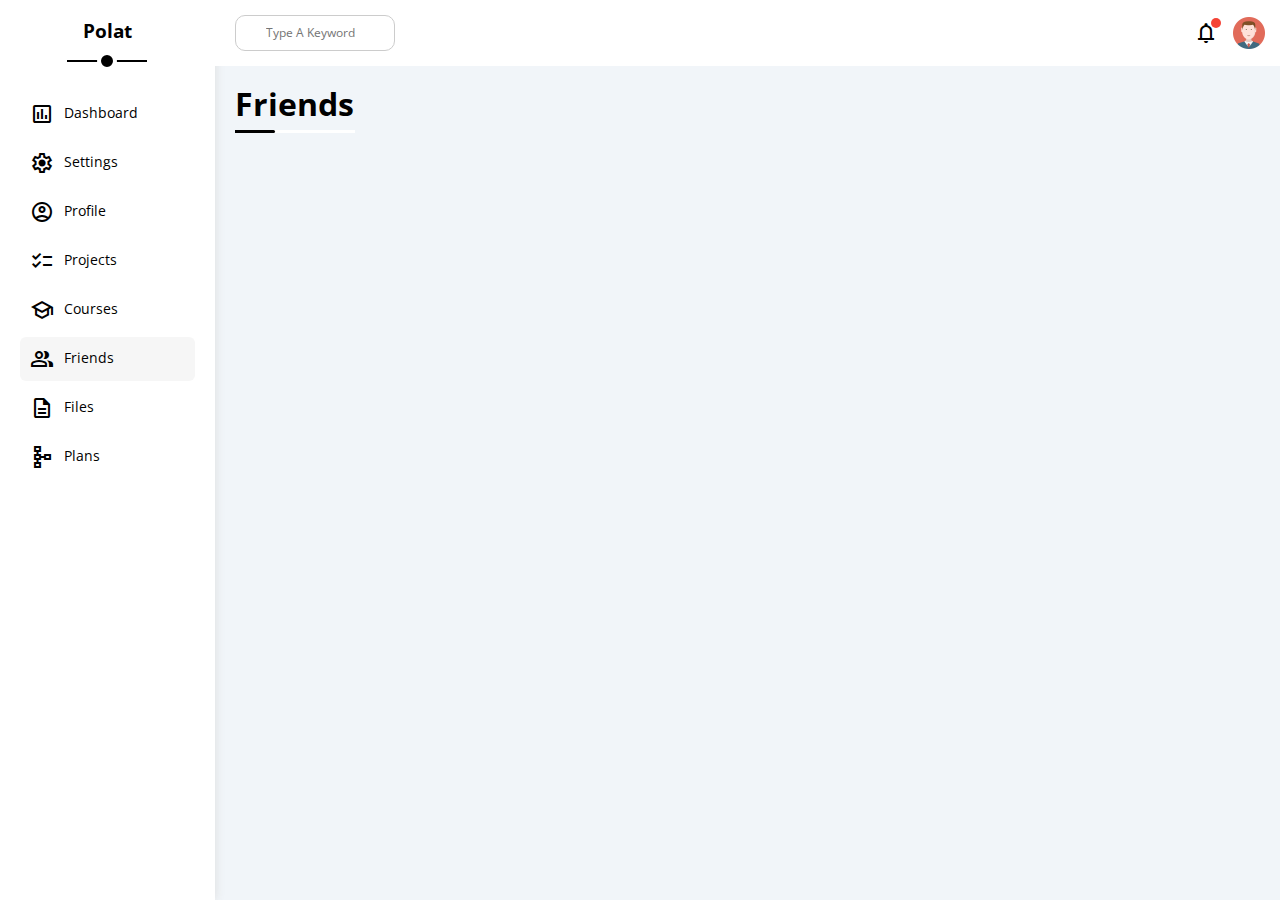
==== friends.html @ fec94e65 "Add Courses Page , Design End!" ====
<!DOCTYPE html>
<html lang="en">

<head>
  <meta charset="UTF-8">
  <meta name="viewport" content="width=device-width, initial-scale=1.0">
  <title>Friends</title>
  <link rel="stylesheet" href="css/all.min.css">
  <link rel="stylesheet" href="css/framework.css">
  <link rel="stylesheet" href="css/master.css">
  <link rel="stylesheet"
    href="https://fonts.googleapis.com/css2?family=Material+Symbols+Outlined:opsz,wght,FILL,GRAD@48,300,0,0" />
  <link rel="stylesheet"
    href="https://fonts.googleapis.com/css2?family=Material+Symbols+Outlined:opsz,wght,FILL,GRAD@20..48,100..700,0..1,-50..200" />
  <link rel="stylesheet" href="css/normalize.css">
  <link rel="preconnect" href="https://fonts.googleapis.com">
  <link rel="preconnect" href="https://fonts.gstatic.com" crossorigin>
  <link
    href="https://fonts.googleapis.com/css2?family=Cairo:wght@300;400;700&family=Open+Sans:wght@400;700&family=Poppins:ital,wght@0,100;0,200;0,300;0,400;0,500;0,600;0,700;0,800;0,900;1,100;1,200;1,300;1,400;1,500;1,600;1,700;1,800;1,900&family=Work+Sans:wght@200;300;400;500;600;700;800&display=swap"
    rel="stylesheet">
</head>

<body>
  <div class="page d-flex">
    <div class="sidebar bg-white p-20 ">
      <h3 class="p-relative txt-c mt-0">Polat</h3>
      <ul>
        <li>
          <a class="d-flex align-center fs-14 c-black rad-6 p-10" href="index.html">
            <span class="material-symbols-outlined">
              insert_chart
            </span>
            <span>Dashboard</span>
          </a>
        </li>
        <li>
          <a class="d-flex align-center fs-14 c-black rad-6 p-10" href="setting.html">
            <span class="material-symbols-outlined">
              settings
            </span>
            <span>Settings</span>
          </a>
        </li>
        <li>
          <a class="d-flex align-center fs-14 c-black rad-6 p-10" href="profile.html">
            <span class="material-symbols-outlined">
              account_circle
            </span>
            <span>Profile</span>
          </a>
        </li>
        <li>
          <a class="d-flex align-center fs-14 c-black rad-6 p-10" href="projects.html">
            <span class="material-symbols-outlined">
              checklist
            </span>
            <span>Projects</span>
          </a>
        </li>
        <li>
          <a class="d-flex align-center fs-14 c-black rad-6 p-10" href="courses.html">
            <span class="material-symbols-outlined">
              school
            </span>
            <span>Courses</span>
          </a>
        </li>
        <li>
          <a class="active d-flex align-center fs-14 c-black rad-6 p-10" href="friends.html">
            <span class="material-symbols-outlined">
              group
            </span>
            <span>Friends</span>
          </a>
        </li>
        <li>
          <a class="d-flex align-center fs-14 c-black rad-6 p-10" href="files.html">
            <span class="material-symbols-outlined">
              description
            </span>
            <span>Files</span>
          </a>
        </li>
        <li>
          <a class="d-flex align-center fs-14 c-black rad-6 p-10" href="plans.html">
            <span class="material-symbols-outlined">
              schema
            </span>
            <span>Plans</span>
          </a>
        </li>
      </ul>
    </div>
    <div class="content w-full">
      <!-- Start Head -->
      <div class="head bg-white p-15 between-flex">
        <div class="search p-relative">
          <input class="p-10" type="search" placeholder="Type A Keyword">
        </div>
        <div class="icons d-flex align-center">
          <span class="notification p-relative center-flex">
            <span class="material-symbols-outlined">
              notifications
            </span>
          </span>
          <img src="images/avatar.png" alt="Polat">
        </div>
      </div>
      <!-- End Head -->
      <h1 class="p-relative">Friends</h1>
      <div class="projects-page d-grid m-20 gap-20">

      </div>
    </div>
  </div>
</body>

</html>
---- css/all.min.css ----
/*
 * Font Awesome Free 6.4.0 by @fontawesome - https://fontawesome.com
 * License - https://fontawesome.com/license/free (Icons: CC BY 4.0, Fonts: SIL OFL 1.1, Code: MIT License)
 * Copyright 2023 Fonticons, Inc.
*/
.fa {
  font-family: var(--fa-style-family, "Font Awesome 6 Free");
  font-weight: var(--fa-style, 900);
}
.fa,
.fa-brands,
.fa-classic,
.fa-regular,
.fa-sharp,
.fa-solid,
.fab,
.far,
.fas {
  -moz-osx-font-smoothing: grayscale;
  -webkit-font-smoothing: antialiased;
  display: var(--fa-display, inline-block);
  font-style: normal;
  font-variant: normal;
  line-height: 1;
  text-rendering: auto;
}
.fa-classic,
.fa-regular,
.fa-solid,
.far,
.fas {
  font-family: "Font Awesome 6 Free";
}
.fa-brands,
.fab {
  font-family: "Font Awesome 6 Brands";
}
.fa-1x {
  font-size: 1em;
}
.fa-2x {
  font-size: 2em;
}
.fa-3x {
  font-size: 3em;
}
.fa-4x {
  font-size: 4em;
}
.fa-5x {
  font-size: 5em;
}
.fa-6x {
  font-size: 6em;
}
.fa-7x {
  font-size: 7em;
}
.fa-8x {
  font-size: 8em;
}
.fa-9x {
  font-size: 9em;
}
.fa-10x {
  font-size: 10em;
}
.fa-2xs {
  font-size: 0.625em;
  line-height: 0.1em;
  vertical-align: 0.225em;
}
.fa-xs {
  font-size: 0.75em;
  line-height: 0.08333em;
  vertical-align: 0.125em;
}
.fa-sm {
  font-size: 0.875em;
  line-height: 0.07143em;
  vertical-align: 0.05357em;
}
.fa-lg {
  font-size: 1.25em;
  line-height: 0.05em;
  vertical-align: -0.075em;
}
.fa-xl {
  font-size: 1.5em;
  line-height: 0.04167em;
  vertical-align: -0.125em;
}
.fa-2xl {
  font-size: 2em;
  line-height: 0.03125em;
  vertical-align: -0.1875em;
}
.fa-fw {
  text-align: center;
  width: 1.25em;
}
.fa-ul {
  list-style-type: none;
  margin-left: var(--fa-li-margin, 2.5em);
  padding-left: 0;
}
.fa-ul > li {
  position: relative;
}
.fa-li {
  left: calc(var(--fa-li-width, 2em) * -1);
  position: absolute;
  text-align: center;
  width: var(--fa-li-width, 2em);
  line-height: inherit;
}
.fa-border {
  border-radius: var(--fa-border-radius, 0.1em);
  border: var(--fa-border-width, 0.08em) var(--fa-border-style, solid)
    var(--fa-border-color, #eee);
  padding: var(--fa-border-padding, 0.2em 0.25em 0.15em);
}
.fa-pull-left {
  float: left;
  margin-right: var(--fa-pull-margin, 0.3em);
}
.fa-pull-right {
  float: right;
  margin-left: var(--fa-pull-margin, 0.3em);
}
.fa-beat {
  -webkit-animation-name: fa-beat;
  animation-name: fa-beat;
  -webkit-animation-delay: var(--fa-animation-delay, 0s);
  animation-delay: var(--fa-animation-delay, 0s);
  -webkit-animation-direction: var(--fa-animation-direction, normal);
  animation-direction: var(--fa-animation-direction, normal);
  -webkit-animation-duration: var(--fa-animation-duration, 1s);
  animation-duration: var(--fa-animation-duration, 1s);
  -webkit-animation-iteration-count: var(
    --fa-animation-iteration-count,
    infinite
  );
  animation-iteration-count: var(--fa-animation-iteration-count, infinite);
  -webkit-animation-timing-function: var(--fa-animation-timing, ease-in-out);
  animation-timing-function: var(--fa-animation-timing, ease-in-out);
}
.fa-bounce {
  -webkit-animation-name: fa-bounce;
  animation-name: fa-bounce;
  -webkit-animation-delay: var(--fa-animation-delay, 0s);
  animation-delay: var(--fa-animation-delay, 0s);
  -webkit-animation-direction: var(--fa-animation-direction, normal);
  animation-direction: var(--fa-animation-direction, normal);
  -webkit-animation-duration: var(--fa-animation-duration, 1s);
  animation-duration: var(--fa-animation-duration, 1s);
  -webkit-animation-iteration-count: var(
    --fa-animation-iteration-count,
    infinite
  );
  animation-iteration-count: var(--fa-animation-iteration-count, infinite);
  -webkit-animation-timing-function: var(
    --fa-animation-timing,
    cubic-bezier(0.28, 0.84, 0.42, 1)
  );
  animation-timing-function: var(
    --fa-animation-timing,
    cubic-bezier(0.28, 0.84, 0.42, 1)
  );
}
.fa-fade {
  -webkit-animation-name: fa-fade;
  animation-name: fa-fade;
  -webkit-animation-iteration-count: var(
    --fa-animation-iteration-count,
    infinite
  );
  animation-iteration-count: var(--fa-animation-iteration-count, infinite);
  -webkit-animation-timing-function: var(
    --fa-animation-timing,
    cubic-bezier(0.4, 0, 0.6, 1)
  );
  animation-timing-function: var(
    --fa-animation-timing,
    cubic-bezier(0.4, 0, 0.6, 1)
  );
}
.fa-beat-fade,
.fa-fade {
  -webkit-animation-delay: var(--fa-animation-delay, 0s);
  animation-delay: var(--fa-animation-delay, 0s);
  -webkit-animation-direction: var(--fa-animation-direction, normal);
  animation-direction: var(--fa-animation-direction, normal);
  -webkit-animation-duration: var(--fa-animation-duration, 1s);
  animation-duration: var(--fa-animation-duration, 1s);
}
.fa-beat-fade {
  -webkit-animation-name: fa-beat-fade;
  animation-name: fa-beat-fade;
  -webkit-animation-iteration-count: var(
    --fa-animation-iteration-count,
    infinite
  );
  animation-iteration-count: var(--fa-animation-iteration-count, infinite);
  -webkit-animation-timing-function: var(
    --fa-animation-timing,
    cubic-bezier(0.4, 0, 0.6, 1)
  );
  animation-timing-function: var(
    --fa-animation-timing,
    cubic-bezier(0.4, 0, 0.6, 1)
  );
}
.fa-flip {
  -webkit-animation-name: fa-flip;
  animation-name: fa-flip;
  -webkit-animation-delay: var(--fa-animation-delay, 0s);
  animation-delay: var(--fa-animation-delay, 0s);
  -webkit-animation-direction: var(--fa-animation-direction, normal);
  animation-direction: var(--fa-animation-direction, normal);
  -webkit-animation-duration: var(--fa-animation-duration, 1s);
  animation-duration: var(--fa-animation-duration, 1s);
  -webkit-animation-iteration-count: var(
    --fa-animation-iteration-count,
    infinite
  );
  animation-iteration-count: var(--fa-animation-iteration-count, infinite);
  -webkit-animation-timing-function: var(--fa-animation-timing, ease-in-out);
  animation-timing-function: var(--fa-animation-timing, ease-in-out);
}
.fa-shake {
  -webkit-animation-name: fa-shake;
  animation-name: fa-shake;
  -webkit-animation-duration: var(--fa-animation-duration, 1s);
  animation-duration: var(--fa-animation-duration, 1s);
  -webkit-animation-iteration-count: var(
    --fa-animation-iteration-count,
    infinite
  );
  animation-iteration-count: var(--fa-animation-iteration-count, infinite);
  -webkit-animation-timing-function: var(--fa-animation-timing, linear);
  animation-timing-function: var(--fa-animation-timing, linear);
}
.fa-shake,
.fa-spin {
  -webkit-animation-delay: var(--fa-animation-delay, 0s);
  animation-delay: var(--fa-animation-delay, 0s);
  -webkit-animation-direction: var(--fa-animation-direction, normal);
  animation-direction: var(--fa-animation-direction, normal);
}
.fa-spin {
  -webkit-animation-name: fa-spin;
  animation-name: fa-spin;
  -webkit-animation-duration: var(--fa-animation-duration, 2s);
  animation-duration: var(--fa-animation-duration, 2s);
  -webkit-animation-iteration-count: var(
    --fa-animation-iteration-count,
    infinite
  );
  animation-iteration-count: var(--fa-animation-iteration-count, infinite);
  -webkit-animation-timing-function: var(--fa-animation-timing, linear);
  animation-timing-function: var(--fa-animation-timing, linear);
}
.fa-spin-reverse {
  --fa-animation-direction: reverse;
}
.fa-pulse,
.fa-spin-pulse {
  -webkit-animation-name: fa-spin;
  animation-name: fa-spin;
  -webkit-animation-direction: var(--fa-animation-direction, normal);
  animation-direction: var(--fa-animation-direction, normal);
  -webkit-animation-duration: var(--fa-animation-duration, 1s);
  animation-duration: var(--fa-animation-duration, 1s);
  -webkit-animation-iteration-count: var(
    --fa-animation-iteration-count,
    infinite
  );
  animation-iteration-count: var(--fa-animation-iteration-count, infinite);
  -webkit-animation-timing-function: var(--fa-animation-timing, steps(8));
  animation-timing-function: var(--fa-animation-timing, steps(8));
}
@media (prefers-reduced-motion: reduce) {
  .fa-beat,
  .fa-beat-fade,
  .fa-bounce,
  .fa-fade,
  .fa-flip,
  .fa-pulse,
  .fa-shake,
  .fa-spin,
  .fa-spin-pulse {
    -webkit-animation-delay: -1ms;
    animation-delay: -1ms;
    -webkit-animation-duration: 1ms;
    animation-duration: 1ms;
    -webkit-animation-iteration-count: 1;
    animation-iteration-count: 1;
    -webkit-transition-delay: 0s;
    transition-delay: 0s;
    -webkit-transition-duration: 0s;
    transition-duration: 0s;
  }
}
@-webkit-keyframes fa-beat {
  0%,
  90% {
    -webkit-transform: scale(1);
    transform: scale(1);
  }
  45% {
    -webkit-transform: scale(var(--fa-beat-scale, 1.25));
    transform: scale(var(--fa-beat-scale, 1.25));
  }
}
@keyframes fa-beat {
  0%,
  90% {
    -webkit-transform: scale(1);
    transform: scale(1);
  }
  45% {
    -webkit-transform: scale(var(--fa-beat-scale, 1.25));
    transform: scale(var(--fa-beat-scale, 1.25));
  }
}
@-webkit-keyframes fa-bounce {
  0% {
    -webkit-transform: scale(1) translateY(0);
    transform: scale(1) translateY(0);
  }
  10% {
    -webkit-transform: scale(
        var(--fa-bounce-start-scale-x, 1.1),
        var(--fa-bounce-start-scale-y, 0.9)
      )
      translateY(0);
    transform: scale(
        var(--fa-bounce-start-scale-x, 1.1),
        var(--fa-bounce-start-scale-y, 0.9)
      )
      translateY(0);
  }
  30% {
    -webkit-transform: scale(
        var(--fa-bounce-jump-scale-x, 0.9),
        var(--fa-bounce-jump-scale-y, 1.1)
      )
      translateY(var(--fa-bounce-height, -0.5em));
    transform: scale(
        var(--fa-bounce-jump-scale-x, 0.9),
        var(--fa-bounce-jump-scale-y, 1.1)
      )
      translateY(var(--fa-bounce-height, -0.5em));
  }
  50% {
    -webkit-transform: scale(
        var(--fa-bounce-land-scale-x, 1.05),
        var(--fa-bounce-land-scale-y, 0.95)
      )
      translateY(0);
    transform: scale(
        var(--fa-bounce-land-scale-x, 1.05),
        var(--fa-bounce-land-scale-y, 0.95)
      )
      translateY(0);
  }
  57% {
    -webkit-transform: scale(1) translateY(var(--fa-bounce-rebound, -0.125em));
    transform: scale(1) translateY(var(--fa-bounce-rebound, -0.125em));
  }
  64% {
    -webkit-transform: scale(1) translateY(0);
    transform: scale(1) translateY(0);
  }
  to {
    -webkit-transform: scale(1) translateY(0);
    transform: scale(1) translateY(0);
  }
}
@keyframes fa-bounce {
  0% {
    -webkit-transform: scale(1) translateY(0);
    transform: scale(1) translateY(0);
  }
  10% {
    -webkit-transform: scale(
        var(--fa-bounce-start-scale-x, 1.1),
        var(--fa-bounce-start-scale-y, 0.9)
      )
      translateY(0);
    transform: scale(
        var(--fa-bounce-start-scale-x, 1.1),
        var(--fa-bounce-start-scale-y, 0.9)
      )
      translateY(0);
  }
  30% {
    -webkit-transform: scale(
        var(--fa-bounce-jump-scale-x, 0.9),
        var(--fa-bounce-jump-scale-y, 1.1)
      )
      translateY(var(--fa-bounce-height, -0.5em));
    transform: scale(
        var(--fa-bounce-jump-scale-x, 0.9),
        var(--fa-bounce-jump-scale-y, 1.1)
      )
      translateY(var(--fa-bounce-height, -0.5em));
  }
  50% {
    -webkit-transform: scale(
        var(--fa-bounce-land-scale-x, 1.05),
        var(--fa-bounce-land-scale-y, 0.95)
      )
      translateY(0);
    transform: scale(
        var(--fa-bounce-land-scale-x, 1.05),
        var(--fa-bounce-land-scale-y, 0.95)
      )
      translateY(0);
  }
  57% {
    -webkit-transform: scale(1) translateY(var(--fa-bounce-rebound, -0.125em));
    transform: scale(1) translateY(var(--fa-bounce-rebound, -0.125em));
  }
  64% {
    -webkit-transform: scale(1) translateY(0);
    transform: scale(1) translateY(0);
  }
  to {
    -webkit-transform: scale(1) translateY(0);
    transform: scale(1) translateY(0);
  }
}
@-webkit-keyframes fa-fade {
  50% {
    opacity: var(--fa-fade-opacity, 0.4);
  }
}
@keyframes fa-fade {
  50% {
    opacity: var(--fa-fade-opacity, 0.4);
  }
}
@-webkit-keyframes fa-beat-fade {
  0%,
  to {
    opacity: var(--fa-beat-fade-opacity, 0.4);
    -webkit-transform: scale(1);
    transform: scale(1);
  }
  50% {
    opacity: 1;
    -webkit-transform: scale(var(--fa-beat-fade-scale, 1.125));
    transform: scale(var(--fa-beat-fade-scale, 1.125));
  }
}
@keyframes fa-beat-fade {
  0%,
  to {
    opacity: var(--fa-beat-fade-opacity, 0.4);
    -webkit-transform: scale(1);
    transform: scale(1);
  }
  50% {
    opacity: 1;
    -webkit-transform: scale(var(--fa-beat-fade-scale, 1.125));
    transform: scale(var(--fa-beat-fade-scale, 1.125));
  }
}
@-webkit-keyframes fa-flip {
  50% {
    -webkit-transform: rotate3d(
      var(--fa-flip-x, 0),
      var(--fa-flip-y, 1),
      var(--fa-flip-z, 0),
      var(--fa-flip-angle, -180deg)
    );
    transform: rotate3d(
      var(--fa-flip-x, 0),
      var(--fa-flip-y, 1),
      var(--fa-flip-z, 0),
      var(--fa-flip-angle, -180deg)
    );
  }
}
@keyframes fa-flip {
  50% {
    -webkit-transform: rotate3d(
      var(--fa-flip-x, 0),
      var(--fa-flip-y, 1),
      var(--fa-flip-z, 0),
      var(--fa-flip-angle, -180deg)
    );
    transform: rotate3d(
      var(--fa-flip-x, 0),
      var(--fa-flip-y, 1),
      var(--fa-flip-z, 0),
      var(--fa-flip-angle, -180deg)
    );
  }
}
@-webkit-keyframes fa-shake {
  0% {
    -webkit-transform: rotate(-15deg);
    transform: rotate(-15deg);
  }
  4% {
    -webkit-transform: rotate(15deg);
    transform: rotate(15deg);
  }
  8%,
  24% {
    -webkit-transform: rotate(-18deg);
    transform: rotate(-18deg);
  }
  12%,
  28% {
    -webkit-transform: rotate(18deg);
    transform: rotate(18deg);
  }
  16% {
    -webkit-transform: rotate(-22deg);
    transform: rotate(-22deg);
  }
  20% {
    -webkit-transform: rotate(22deg);
    transform: rotate(22deg);
  }
  32% {
    -webkit-transform: rotate(-12deg);
    transform: rotate(-12deg);
  }
  36% {
    -webkit-transform: rotate(12deg);
    transform: rotate(12deg);
  }
  40%,
  to {
    -webkit-transform: rotate(0deg);
    transform: rotate(0deg);
  }
}
@keyframes fa-shake {
  0% {
    -webkit-transform: rotate(-15deg);
    transform: rotate(-15deg);
  }
  4% {
    -webkit-transform: rotate(15deg);
    transform: rotate(15deg);
  }
  8%,
  24% {
    -webkit-transform: rotate(-18deg);
    transform: rotate(-18deg);
  }
  12%,
  28% {
    -webkit-transform: rotate(18deg);
    transform: rotate(18deg);
  }
  16% {
    -webkit-transform: rotate(-22deg);
    transform: rotate(-22deg);
  }
  20% {
    -webkit-transform: rotate(22deg);
    transform: rotate(22deg);
  }
  32% {
    -webkit-transform: rotate(-12deg);
    transform: rotate(-12deg);
  }
  36% {
    -webkit-transform: rotate(12deg);
    transform: rotate(12deg);
  }
  40%,
  to {
    -webkit-transform: rotate(0deg);
    transform: rotate(0deg);
  }
}
@-webkit-keyframes fa-spin {
  0% {
    -webkit-transform: rotate(0deg);
    transform: rotate(0deg);
  }
  to {
    -webkit-transform: rotate(1turn);
    transform: rotate(1turn);
  }
}
@keyframes fa-spin {
  0% {
    -webkit-transform: rotate(0deg);
    transform: rotate(0deg);
  }
  to {
    -webkit-transform: rotate(1turn);
    transform: rotate(1turn);
  }
}
.fa-rotate-90 {
  -webkit-transform: rotate(90deg);
  transform: rotate(90deg);
}
.fa-rotate-180 {
  -webkit-transform: rotate(180deg);
  transform: rotate(180deg);
}
.fa-rotate-270 {
  -webkit-transform: rotate(270deg);
  transform: rotate(270deg);
}
.fa-flip-horizontal {
  -webkit-transform: scaleX(-1);
  transform: scaleX(-1);
}
.fa-flip-vertical {
  -webkit-transform: scaleY(-1);
  transform: scaleY(-1);
}
.fa-flip-both,
.fa-flip-horizontal.fa-flip-vertical {
  -webkit-transform: scale(-1);
  transform: scale(-1);
}
.fa-rotate-by {
  -webkit-transform: rotate(var(--fa-rotate-angle, none));
  transform: rotate(var(--fa-rotate-angle, none));
}
.fa-stack {
  display: inline-block;
  height: 2em;
  line-height: 2em;
  position: relative;
  vertical-align: middle;
  width: 2.5em;
}
.fa-stack-1x,
.fa-stack-2x {
  left: 0;
  position: absolute;
  text-align: center;
  width: 100%;
  z-index: var(--fa-stack-z-index, auto);
}
.fa-stack-1x {
  line-height: inherit;
}
.fa-stack-2x {
  font-size: 2em;
}
.fa-inverse {
  color: var(--fa-inverse, #fff);
}

.fa-0:before {
  content: "\30";
}
.fa-1:before {
  content: "\31";
}
.fa-2:before {
  content: "\32";
}
.fa-3:before {
  content: "\33";
}
.fa-4:before {
  content: "\34";
}
.fa-5:before {
  content: "\35";
}
.fa-6:before {
  content: "\36";
}
.fa-7:before {
  content: "\37";
}
.fa-8:before {
  content: "\38";
}
.fa-9:before {
  content: "\39";
}
.fa-fill-drip:before {
  content: "\f576";
}
.fa-arrows-to-circle:before {
  content: "\e4bd";
}
.fa-chevron-circle-right:before,
.fa-circle-chevron-right:before {
  content: "\f138";
}
.fa-at:before {
  content: "\40";
}
.fa-trash-alt:before,
.fa-trash-can:before {
  content: "\f2ed";
}
.fa-text-height:before {
  content: "\f034";
}
.fa-user-times:before,
.fa-user-xmark:before {
  content: "\f235";
}
.fa-stethoscope:before {
  content: "\f0f1";
}
.fa-comment-alt:before,
.fa-message:before {
  content: "\f27a";
}
.fa-info:before {
  content: "\f129";
}
.fa-compress-alt:before,
.fa-down-left-and-up-right-to-center:before {
  content: "\f422";
}
.fa-explosion:before {
  content: "\e4e9";
}
.fa-file-alt:before,
.fa-file-lines:before,
.fa-file-text:before {
  content: "\f15c";
}
.fa-wave-square:before {
  content: "\f83e";
}
.fa-ring:before {
  content: "\f70b";
}
.fa-building-un:before {
  content: "\e4d9";
}
.fa-dice-three:before {
  content: "\f527";
}
.fa-calendar-alt:before,
.fa-calendar-days:before {
  content: "\f073";
}
.fa-anchor-circle-check:before {
  content: "\e4aa";
}
.fa-building-circle-arrow-right:before {
  content: "\e4d1";
}
.fa-volleyball-ball:before,
.fa-volleyball:before {
  content: "\f45f";
}
.fa-arrows-up-to-line:before {
  content: "\e4c2";
}
.fa-sort-desc:before,
.fa-sort-down:before {
  content: "\f0dd";
}
.fa-circle-minus:before,
.fa-minus-circle:before {
  content: "\f056";
}
.fa-door-open:before {
  content: "\f52b";
}
.fa-right-from-bracket:before,
.fa-sign-out-alt:before {
  content: "\f2f5";
}
.fa-atom:before {
  content: "\f5d2";
}
.fa-soap:before {
  content: "\e06e";
}
.fa-heart-music-camera-bolt:before,
.fa-icons:before {
  content: "\f86d";
}
.fa-microphone-alt-slash:before,
.fa-microphone-lines-slash:before {
  content: "\f539";
}
.fa-bridge-circle-check:before {
  content: "\e4c9";
}
.fa-pump-medical:before {
  content: "\e06a";
}
.fa-fingerprint:before {
  content: "\f577";
}
.fa-hand-point-right:before {
  content: "\f0a4";
}
.fa-magnifying-glass-location:before,
.fa-search-location:before {
  content: "\f689";
}
.fa-forward-step:before,
.fa-step-forward:before {
  content: "\f051";
}
.fa-face-smile-beam:before,
.fa-smile-beam:before {
  content: "\f5b8";
}
.fa-flag-checkered:before {
  content: "\f11e";
}
.fa-football-ball:before,
.fa-football:before {
  content: "\f44e";
}
.fa-school-circle-exclamation:before {
  content: "\e56c";
}
.fa-crop:before {
  content: "\f125";
}
.fa-angle-double-down:before,
.fa-angles-down:before {
  content: "\f103";
}
.fa-users-rectangle:before {
  content: "\e594";
}
.fa-people-roof:before {
  content: "\e537";
}
.fa-people-line:before {
  content: "\e534";
}
.fa-beer-mug-empty:before,
.fa-beer:before {
  content: "\f0fc";
}
.fa-diagram-predecessor:before {
  content: "\e477";
}
.fa-arrow-up-long:before,
.fa-long-arrow-up:before {
  content: "\f176";
}
.fa-burn:before,
.fa-fire-flame-simple:before {
  content: "\f46a";
}
.fa-male:before,
.fa-person:before {
  content: "\f183";
}
.fa-laptop:before {
  content: "\f109";
}
.fa-file-csv:before {
  content: "\f6dd";
}
.fa-menorah:before {
  content: "\f676";
}
.fa-truck-plane:before {
  content: "\e58f";
}
.fa-record-vinyl:before {
  content: "\f8d9";
}
.fa-face-grin-stars:before,
.fa-grin-stars:before {
  content: "\f587";
}
.fa-bong:before {
  content: "\f55c";
}
.fa-pastafarianism:before,
.fa-spaghetti-monster-flying:before {
  content: "\f67b";
}
.fa-arrow-down-up-across-line:before {
  content: "\e4af";
}
.fa-spoon:before,
.fa-utensil-spoon:before {
  content: "\f2e5";
}
.fa-jar-wheat:before {
  content: "\e517";
}
.fa-envelopes-bulk:before,
.fa-mail-bulk:before {
  content: "\f674";
}
.fa-file-circle-exclamation:before {
  content: "\e4eb";
}
.fa-circle-h:before,
.fa-hospital-symbol:before {
  content: "\f47e";
}
.fa-pager:before {
  content: "\f815";
}
.fa-address-book:before,
.fa-contact-book:before {
  content: "\f2b9";
}
.fa-strikethrough:before {
  content: "\f0cc";
}
.fa-k:before {
  content: "\4b";
}
.fa-landmark-flag:before {
  content: "\e51c";
}
.fa-pencil-alt:before,
.fa-pencil:before {
  content: "\f303";
}
.fa-backward:before {
  content: "\f04a";
}
.fa-caret-right:before {
  content: "\f0da";
}
.fa-comments:before {
  content: "\f086";
}
.fa-file-clipboard:before,
.fa-paste:before {
  content: "\f0ea";
}
.fa-code-pull-request:before {
  content: "\e13c";
}
.fa-clipboard-list:before {
  content: "\f46d";
}
.fa-truck-loading:before,
.fa-truck-ramp-box:before {
  content: "\f4de";
}
.fa-user-check:before {
  content: "\f4fc";
}
.fa-vial-virus:before {
  content: "\e597";
}
.fa-sheet-plastic:before {
  content: "\e571";
}
.fa-blog:before {
  content: "\f781";
}
.fa-user-ninja:before {
  content: "\f504";
}
.fa-person-arrow-up-from-line:before {
  content: "\e539";
}
.fa-scroll-torah:before,
.fa-torah:before {
  content: "\f6a0";
}
.fa-broom-ball:before,
.fa-quidditch-broom-ball:before,
.fa-quidditch:before {
  content: "\f458";
}
.fa-toggle-off:before {
  content: "\f204";
}
.fa-archive:before,
.fa-box-archive:before {
  content: "\f187";
}
.fa-person-drowning:before {
  content: "\e545";
}
.fa-arrow-down-9-1:before,
.fa-sort-numeric-desc:before,
.fa-sort-numeric-down-alt:before {
  content: "\f886";
}
.fa-face-grin-tongue-squint:before,
.fa-grin-tongue-squint:before {
  content: "\f58a";
}
.fa-spray-can:before {
  content: "\f5bd";
}
.fa-truck-monster:before {
  content: "\f63b";
}
.fa-w:before {
  content: "\57";
}
.fa-earth-africa:before,
.fa-globe-africa:before {
  content: "\f57c";
}
.fa-rainbow:before {
  content: "\f75b";
}
.fa-circle-notch:before {
  content: "\f1ce";
}
.fa-tablet-alt:before,
.fa-tablet-screen-button:before {
  content: "\f3fa";
}
.fa-paw:before {
  content: "\f1b0";
}
.fa-cloud:before {
  content: "\f0c2";
}
.fa-trowel-bricks:before {
  content: "\e58a";
}
.fa-face-flushed:before,
.fa-flushed:before {
  content: "\f579";
}
.fa-hospital-user:before {
  content: "\f80d";
}
.fa-tent-arrow-left-right:before {
  content: "\e57f";
}
.fa-gavel:before,
.fa-legal:before {
  content: "\f0e3";
}
.fa-binoculars:before {
  content: "\f1e5";
}
.fa-microphone-slash:before {
  content: "\f131";
}
.fa-box-tissue:before {
  content: "\e05b";
}
.fa-motorcycle:before {
  content: "\f21c";
}
.fa-bell-concierge:before,
.fa-concierge-bell:before {
  content: "\f562";
}
.fa-pen-ruler:before,
.fa-pencil-ruler:before {
  content: "\f5ae";
}
.fa-people-arrows-left-right:before,
.fa-people-arrows:before {
  content: "\e068";
}
.fa-mars-and-venus-burst:before {
  content: "\e523";
}
.fa-caret-square-right:before,
.fa-square-caret-right:before {
  content: "\f152";
}
.fa-cut:before,
.fa-scissors:before {
  content: "\f0c4";
}
.fa-sun-plant-wilt:before {
  content: "\e57a";
}
.fa-toilets-portable:before {
  content: "\e584";
}
.fa-hockey-puck:before {
  content: "\f453";
}
.fa-table:before {
  content: "\f0ce";
}
.fa-magnifying-glass-arrow-right:before {
  content: "\e521";
}
.fa-digital-tachograph:before,
.fa-tachograph-digital:before {
  content: "\f566";
}
.fa-users-slash:before {
  content: "\e073";
}
.fa-clover:before {
  content: "\e139";
}
.fa-mail-reply:before,
.fa-reply:before {
  content: "\f3e5";
}
.fa-star-and-crescent:before {
  content: "\f699";
}
.fa-house-fire:before {
  content: "\e50c";
}
.fa-minus-square:before,
.fa-square-minus:before {
  content: "\f146";
}
.fa-helicopter:before {
  content: "\f533";
}
.fa-compass:before {
  content: "\f14e";
}
.fa-caret-square-down:before,
.fa-square-caret-down:before {
  content: "\f150";
}
.fa-file-circle-question:before {
  content: "\e4ef";
}
.fa-laptop-code:before {
  content: "\f5fc";
}
.fa-swatchbook:before {
  content: "\f5c3";
}
.fa-prescription-bottle:before {
  content: "\f485";
}
.fa-bars:before,
.fa-navicon:before {
  content: "\f0c9";
}
.fa-people-group:before {
  content: "\e533";
}
.fa-hourglass-3:before,
.fa-hourglass-end:before {
  content: "\f253";
}
.fa-heart-broken:before,
.fa-heart-crack:before {
  content: "\f7a9";
}
.fa-external-link-square-alt:before,
.fa-square-up-right:before {
  content: "\f360";
}
.fa-face-kiss-beam:before,
.fa-kiss-beam:before {
  content: "\f597";
}
.fa-film:before {
  content: "\f008";
}
.fa-ruler-horizontal:before {
  content: "\f547";
}
.fa-people-robbery:before {
  content: "\e536";
}
.fa-lightbulb:before {
  content: "\f0eb";
}
.fa-caret-left:before {
  content: "\f0d9";
}
.fa-circle-exclamation:before,
.fa-exclamation-circle:before {
  content: "\f06a";
}
.fa-school-circle-xmark:before {
  content: "\e56d";
}
.fa-arrow-right-from-bracket:before,
.fa-sign-out:before {
  content: "\f08b";
}
.fa-chevron-circle-down:before,
.fa-circle-chevron-down:before {
  content: "\f13a";
}
.fa-unlock-alt:before,
.fa-unlock-keyhole:before {
  content: "\f13e";
}
.fa-cloud-showers-heavy:before {
  content: "\f740";
}
.fa-headphones-alt:before,
.fa-headphones-simple:before {
  content: "\f58f";
}
.fa-sitemap:before {
  content: "\f0e8";
}
.fa-circle-dollar-to-slot:before,
.fa-donate:before {
  content: "\f4b9";
}
.fa-memory:before {
  content: "\f538";
}
.fa-road-spikes:before {
  content: "\e568";
}
.fa-fire-burner:before {
  content: "\e4f1";
}
.fa-flag:before {
  content: "\f024";
}
.fa-hanukiah:before {
  content: "\f6e6";
}
.fa-feather:before {
  content: "\f52d";
}
.fa-volume-down:before,
.fa-volume-low:before {
  content: "\f027";
}
.fa-comment-slash:before {
  content: "\f4b3";
}
.fa-cloud-sun-rain:before {
  content: "\f743";
}
.fa-compress:before {
  content: "\f066";
}
.fa-wheat-alt:before,
.fa-wheat-awn:before {
  content: "\e2cd";
}
.fa-ankh:before {
  content: "\f644";
}
.fa-hands-holding-child:before {
  content: "\e4fa";
}
.fa-asterisk:before {
  content: "\2a";
}
.fa-check-square:before,
.fa-square-check:before {
  content: "\f14a";
}
.fa-peseta-sign:before {
  content: "\e221";
}
.fa-header:before,
.fa-heading:before {
  content: "\f1dc";
}
.fa-ghost:before {
  content: "\f6e2";
}
.fa-list-squares:before,
.fa-list:before {
  content: "\f03a";
}
.fa-phone-square-alt:before,
.fa-square-phone-flip:before {
  content: "\f87b";
}
.fa-cart-plus:before {
  content: "\f217";
}
.fa-gamepad:before {
  content: "\f11b";
}
.fa-circle-dot:before,
.fa-dot-circle:before {
  content: "\f192";
}
.fa-dizzy:before,
.fa-face-dizzy:before {
  content: "\f567";
}
.fa-egg:before {
  content: "\f7fb";
}
.fa-house-medical-circle-xmark:before {
  content: "\e513";
}
.fa-campground:before {
  content: "\f6bb";
}
.fa-folder-plus:before {
  content: "\f65e";
}
.fa-futbol-ball:before,
.fa-futbol:before,
.fa-soccer-ball:before {
  content: "\f1e3";
}
.fa-paint-brush:before,
.fa-paintbrush:before {
  content: "\f1fc";
}
.fa-lock:before {
  content: "\f023";
}
.fa-gas-pump:before {
  content: "\f52f";
}
.fa-hot-tub-person:before,
.fa-hot-tub:before {
  content: "\f593";
}
.fa-map-location:before,
.fa-map-marked:before {
  content: "\f59f";
}
.fa-house-flood-water:before {
  content: "\e50e";
}
.fa-tree:before {
  content: "\f1bb";
}
.fa-bridge-lock:before {
  content: "\e4cc";
}
.fa-sack-dollar:before {
  content: "\f81d";
}
.fa-edit:before,
.fa-pen-to-square:before {
  content: "\f044";
}
.fa-car-side:before {
  content: "\f5e4";
}
.fa-share-alt:before,
.fa-share-nodes:before {
  content: "\f1e0";
}
.fa-heart-circle-minus:before {
  content: "\e4ff";
}
.fa-hourglass-2:before,
.fa-hourglass-half:before {
  content: "\f252";
}
.fa-microscope:before {
  content: "\f610";
}
.fa-sink:before {
  content: "\e06d";
}
.fa-bag-shopping:before,
.fa-shopping-bag:before {
  content: "\f290";
}
.fa-arrow-down-z-a:before,
.fa-sort-alpha-desc:before,
.fa-sort-alpha-down-alt:before {
  content: "\f881";
}
.fa-mitten:before {
  content: "\f7b5";
}
.fa-person-rays:before {
  content: "\e54d";
}
.fa-users:before {
  content: "\f0c0";
}
.fa-eye-slash:before {
  content: "\f070";
}
.fa-flask-vial:before {
  content: "\e4f3";
}
.fa-hand-paper:before,
.fa-hand:before {
  content: "\f256";
}
.fa-om:before {
  content: "\f679";
}
.fa-worm:before {
  content: "\e599";
}
.fa-house-circle-xmark:before {
  content: "\e50b";
}
.fa-plug:before {
  content: "\f1e6";
}
.fa-chevron-up:before {
  content: "\f077";
}
.fa-hand-spock:before {
  content: "\f259";
}
.fa-stopwatch:before {
  content: "\f2f2";
}
.fa-face-kiss:before,
.fa-kiss:before {
  content: "\f596";
}
.fa-bridge-circle-xmark:before {
  content: "\e4cb";
}
.fa-face-grin-tongue:before,
.fa-grin-tongue:before {
  content: "\f589";
}
.fa-chess-bishop:before {
  content: "\f43a";
}
.fa-face-grin-wink:before,
.fa-grin-wink:before {
  content: "\f58c";
}
.fa-deaf:before,
.fa-deafness:before,
.fa-ear-deaf:before,
.fa-hard-of-hearing:before {
  content: "\f2a4";
}
.fa-road-circle-check:before {
  content: "\e564";
}
.fa-dice-five:before {
  content: "\f523";
}
.fa-rss-square:before,
.fa-square-rss:before {
  content: "\f143";
}
.fa-land-mine-on:before {
  content: "\e51b";
}
.fa-i-cursor:before {
  content: "\f246";
}
.fa-stamp:before {
  content: "\f5bf";
}
.fa-stairs:before {
  content: "\e289";
}
.fa-i:before {
  content: "\49";
}
.fa-hryvnia-sign:before,
.fa-hryvnia:before {
  content: "\f6f2";
}
.fa-pills:before {
  content: "\f484";
}
.fa-face-grin-wide:before,
.fa-grin-alt:before {
  content: "\f581";
}
.fa-tooth:before {
  content: "\f5c9";
}
.fa-v:before {
  content: "\56";
}
.fa-bangladeshi-taka-sign:before {
  content: "\e2e6";
}
.fa-bicycle:before {
  content: "\f206";
}
.fa-rod-asclepius:before,
.fa-rod-snake:before,
.fa-staff-aesculapius:before,
.fa-staff-snake:before {
  content: "\e579";
}
.fa-head-side-cough-slash:before {
  content: "\e062";
}
.fa-ambulance:before,
.fa-truck-medical:before {
  content: "\f0f9";
}
.fa-wheat-awn-circle-exclamation:before {
  content: "\e598";
}
.fa-snowman:before {
  content: "\f7d0";
}
.fa-mortar-pestle:before {
  content: "\f5a7";
}
.fa-road-barrier:before {
  content: "\e562";
}
.fa-school:before {
  content: "\f549";
}
.fa-igloo:before {
  content: "\f7ae";
}
.fa-joint:before {
  content: "\f595";
}
.fa-angle-right:before {
  content: "\f105";
}
.fa-horse:before {
  content: "\f6f0";
}
.fa-q:before {
  content: "\51";
}
.fa-g:before {
  content: "\47";
}
.fa-notes-medical:before {
  content: "\f481";
}
.fa-temperature-2:before,
.fa-temperature-half:before,
.fa-thermometer-2:before,
.fa-thermometer-half:before {
  content: "\f2c9";
}
.fa-dong-sign:before {
  content: "\e169";
}
.fa-capsules:before {
  content: "\f46b";
}
.fa-poo-bolt:before,
.fa-poo-storm:before {
  content: "\f75a";
}
.fa-face-frown-open:before,
.fa-frown-open:before {
  content: "\f57a";
}
.fa-hand-point-up:before {
  content: "\f0a6";
}
.fa-money-bill:before {
  content: "\f0d6";
}
.fa-bookmark:before {
  content: "\f02e";
}
.fa-align-justify:before {
  content: "\f039";
}
.fa-umbrella-beach:before {
  content: "\f5ca";
}
.fa-helmet-un:before {
  content: "\e503";
}
.fa-bullseye:before {
  content: "\f140";
}
.fa-bacon:before {
  content: "\f7e5";
}
.fa-hand-point-down:before {
  content: "\f0a7";
}
.fa-arrow-up-from-bracket:before {
  content: "\e09a";
}
.fa-folder-blank:before,
.fa-folder:before {
  content: "\f07b";
}
.fa-file-medical-alt:before,
.fa-file-waveform:before {
  content: "\f478";
}
.fa-radiation:before {
  content: "\f7b9";
}
.fa-chart-simple:before {
  content: "\e473";
}
.fa-mars-stroke:before {
  content: "\f229";
}
.fa-vial:before {
  content: "\f492";
}
.fa-dashboard:before,
.fa-gauge-med:before,
.fa-gauge:before,
.fa-tachometer-alt-average:before {
  content: "\f624";
}
.fa-magic-wand-sparkles:before,
.fa-wand-magic-sparkles:before {
  content: "\e2ca";
}
.fa-e:before {
  content: "\45";
}
.fa-pen-alt:before,
.fa-pen-clip:before {
  content: "\f305";
}
.fa-bridge-circle-exclamation:before {
  content: "\e4ca";
}
.fa-user:before {
  content: "\f007";
}
.fa-school-circle-check:before {
  content: "\e56b";
}
.fa-dumpster:before {
  content: "\f793";
}
.fa-shuttle-van:before,
.fa-van-shuttle:before {
  content: "\f5b6";
}
.fa-building-user:before {
  content: "\e4da";
}
.fa-caret-square-left:before,
.fa-square-caret-left:before {
  content: "\f191";
}
.fa-highlighter:before {
  content: "\f591";
}
.fa-key:before {
  content: "\f084";
}
.fa-bullhorn:before {
  content: "\f0a1";
}
.fa-globe:before {
  content: "\f0ac";
}
.fa-synagogue:before {
  content: "\f69b";
}
.fa-person-half-dress:before {
  content: "\e548";
}
.fa-road-bridge:before {
  content: "\e563";
}
.fa-location-arrow:before {
  content: "\f124";
}
.fa-c:before {
  content: "\43";
}
.fa-tablet-button:before {
  content: "\f10a";
}
.fa-building-lock:before {
  content: "\e4d6";
}
.fa-pizza-slice:before {
  content: "\f818";
}
.fa-money-bill-wave:before {
  content: "\f53a";
}
.fa-area-chart:before,
.fa-chart-area:before {
  content: "\f1fe";
}
.fa-house-flag:before {
  content: "\e50d";
}
.fa-person-circle-minus:before {
  content: "\e540";
}
.fa-ban:before,
.fa-cancel:before {
  content: "\f05e";
}
.fa-camera-rotate:before {
  content: "\e0d8";
}
.fa-air-freshener:before,
.fa-spray-can-sparkles:before {
  content: "\f5d0";
}
.fa-star:before {
  content: "\f005";
}
.fa-repeat:before {
  content: "\f363";
}
.fa-cross:before {
  content: "\f654";
}
.fa-box:before {
  content: "\f466";
}
.fa-venus-mars:before {
  content: "\f228";
}
.fa-arrow-pointer:before,
.fa-mouse-pointer:before {
  content: "\f245";
}
.fa-expand-arrows-alt:before,
.fa-maximize:before {
  content: "\f31e";
}
.fa-charging-station:before {
  content: "\f5e7";
}
.fa-shapes:before,
.fa-triangle-circle-square:before {
  content: "\f61f";
}
.fa-random:before,
.fa-shuffle:before {
  content: "\f074";
}
.fa-person-running:before,
.fa-running:before {
  content: "\f70c";
}
.fa-mobile-retro:before {
  content: "\e527";
}
.fa-grip-lines-vertical:before {
  content: "\f7a5";
}
.fa-spider:before {
  content: "\f717";
}
.fa-hands-bound:before {
  content: "\e4f9";
}
.fa-file-invoice-dollar:before {
  content: "\f571";
}
.fa-plane-circle-exclamation:before {
  content: "\e556";
}
.fa-x-ray:before {
  content: "\f497";
}
.fa-spell-check:before {
  content: "\f891";
}
.fa-slash:before {
  content: "\f715";
}
.fa-computer-mouse:before,
.fa-mouse:before {
  content: "\f8cc";
}
.fa-arrow-right-to-bracket:before,
.fa-sign-in:before {
  content: "\f090";
}
.fa-shop-slash:before,
.fa-store-alt-slash:before {
  content: "\e070";
}
.fa-server:before {
  content: "\f233";
}
.fa-virus-covid-slash:before {
  content: "\e4a9";
}
.fa-shop-lock:before {
  content: "\e4a5";
}
.fa-hourglass-1:before,
.fa-hourglass-start:before {
  content: "\f251";
}
.fa-blender-phone:before {
  content: "\f6b6";
}
.fa-building-wheat:before {
  content: "\e4db";
}
.fa-person-breastfeeding:before {
  content: "\e53a";
}
.fa-right-to-bracket:before,
.fa-sign-in-alt:before {
  content: "\f2f6";
}
.fa-venus:before {
  content: "\f221";
}
.fa-passport:before {
  content: "\f5ab";
}
.fa-heart-pulse:before,
.fa-heartbeat:before {
  content: "\f21e";
}
.fa-people-carry-box:before,
.fa-people-carry:before {
  content: "\f4ce";
}
.fa-temperature-high:before {
  content: "\f769";
}
.fa-microchip:before {
  content: "\f2db";
}
.fa-crown:before {
  content: "\f521";
}
.fa-weight-hanging:before {
  content: "\f5cd";
}
.fa-xmarks-lines:before {
  content: "\e59a";
}
.fa-file-prescription:before {
  content: "\f572";
}
.fa-weight-scale:before,
.fa-weight:before {
  content: "\f496";
}
.fa-user-friends:before,
.fa-user-group:before {
  content: "\f500";
}
.fa-arrow-up-a-z:before,
.fa-sort-alpha-up:before {
  content: "\f15e";
}
.fa-chess-knight:before {
  content: "\f441";
}
.fa-face-laugh-squint:before,
.fa-laugh-squint:before {
  content: "\f59b";
}
.fa-wheelchair:before {
  content: "\f193";
}
.fa-arrow-circle-up:before,
.fa-circle-arrow-up:before {
  content: "\f0aa";
}
.fa-toggle-on:before {
  content: "\f205";
}
.fa-person-walking:before,
.fa-walking:before {
  content: "\f554";
}
.fa-l:before {
  content: "\4c";
}
.fa-fire:before {
  content: "\f06d";
}
.fa-bed-pulse:before,
.fa-procedures:before {
  content: "\f487";
}
.fa-shuttle-space:before,
.fa-space-shuttle:before {
  content: "\f197";
}
.fa-face-laugh:before,
.fa-laugh:before {
  content: "\f599";
}
.fa-folder-open:before {
  content: "\f07c";
}
.fa-heart-circle-plus:before {
  content: "\e500";
}
.fa-code-fork:before {
  content: "\e13b";
}
.fa-city:before {
  content: "\f64f";
}
.fa-microphone-alt:before,
.fa-microphone-lines:before {
  content: "\f3c9";
}
.fa-pepper-hot:before {
  content: "\f816";
}
.fa-unlock:before {
  content: "\f09c";
}
.fa-colon-sign:before {
  content: "\e140";
}
.fa-headset:before {
  content: "\f590";
}
.fa-store-slash:before {
  content: "\e071";
}
.fa-road-circle-xmark:before {
  content: "\e566";
}
.fa-user-minus:before {
  content: "\f503";
}
.fa-mars-stroke-up:before,
.fa-mars-stroke-v:before {
  content: "\f22a";
}
.fa-champagne-glasses:before,
.fa-glass-cheers:before {
  content: "\f79f";
}
.fa-clipboard:before {
  content: "\f328";
}
.fa-house-circle-exclamation:before {
  content: "\e50a";
}
.fa-file-arrow-up:before,
.fa-file-upload:before {
  content: "\f574";
}
.fa-wifi-3:before,
.fa-wifi-strong:before,
.fa-wifi:before {
  content: "\f1eb";
}
.fa-bath:before,
.fa-bathtub:before {
  content: "\f2cd";
}
.fa-underline:before {
  content: "\f0cd";
}
.fa-user-edit:before,
.fa-user-pen:before {
  content: "\f4ff";
}
.fa-signature:before {
  content: "\f5b7";
}
.fa-stroopwafel:before {
  content: "\f551";
}
.fa-bold:before {
  content: "\f032";
}
.fa-anchor-lock:before {
  content: "\e4ad";
}
.fa-building-ngo:before {
  content: "\e4d7";
}
.fa-manat-sign:before {
  content: "\e1d5";
}
.fa-not-equal:before {
  content: "\f53e";
}
.fa-border-style:before,
.fa-border-top-left:before {
  content: "\f853";
}
.fa-map-location-dot:before,
.fa-map-marked-alt:before {
  content: "\f5a0";
}
.fa-jedi:before {
  content: "\f669";
}
.fa-poll:before,
.fa-square-poll-vertical:before {
  content: "\f681";
}
.fa-mug-hot:before {
  content: "\f7b6";
}
.fa-battery-car:before,
.fa-car-battery:before {
  content: "\f5df";
}
.fa-gift:before {
  content: "\f06b";
}
.fa-dice-two:before {
  content: "\f528";
}
.fa-chess-queen:before {
  content: "\f445";
}
.fa-glasses:before {
  content: "\f530";
}
.fa-chess-board:before {
  content: "\f43c";
}
.fa-building-circle-check:before {
  content: "\e4d2";
}
.fa-person-chalkboard:before {
  content: "\e53d";
}
.fa-mars-stroke-h:before,
.fa-mars-stroke-right:before {
  content: "\f22b";
}
.fa-hand-back-fist:before,
.fa-hand-rock:before {
  content: "\f255";
}
.fa-caret-square-up:before,
.fa-square-caret-up:before {
  content: "\f151";
}
.fa-cloud-showers-water:before {
  content: "\e4e4";
}
.fa-bar-chart:before,
.fa-chart-bar:before {
  content: "\f080";
}
.fa-hands-bubbles:before,
.fa-hands-wash:before {
  content: "\e05e";
}
.fa-less-than-equal:before {
  content: "\f537";
}
.fa-train:before {
  content: "\f238";
}
.fa-eye-low-vision:before,
.fa-low-vision:before {
  content: "\f2a8";
}
.fa-crow:before {
  content: "\f520";
}
.fa-sailboat:before {
  content: "\e445";
}
.fa-window-restore:before {
  content: "\f2d2";
}
.fa-plus-square:before,
.fa-square-plus:before {
  content: "\f0fe";
}
.fa-torii-gate:before {
  content: "\f6a1";
}
.fa-frog:before {
  content: "\f52e";
}
.fa-bucket:before {
  content: "\e4cf";
}
.fa-image:before {
  content: "\f03e";
}
.fa-microphone:before {
  content: "\f130";
}
.fa-cow:before {
  content: "\f6c8";
}
.fa-caret-up:before {
  content: "\f0d8";
}
.fa-screwdriver:before {
  content: "\f54a";
}
.fa-folder-closed:before {
  content: "\e185";
}
.fa-house-tsunami:before {
  content: "\e515";
}
.fa-square-nfi:before {
  content: "\e576";
}
.fa-arrow-up-from-ground-water:before {
  content: "\e4b5";
}
.fa-glass-martini-alt:before,
.fa-martini-glass:before {
  content: "\f57b";
}
.fa-rotate-back:before,
.fa-rotate-backward:before,
.fa-rotate-left:before,
.fa-undo-alt:before {
  content: "\f2ea";
}
.fa-columns:before,
.fa-table-columns:before {
  content: "\f0db";
}
.fa-lemon:before {
  content: "\f094";
}
.fa-head-side-mask:before {
  content: "\e063";
}
.fa-handshake:before {
  content: "\f2b5";
}
.fa-gem:before {
  content: "\f3a5";
}
.fa-dolly-box:before,
.fa-dolly:before {
  content: "\f472";
}
.fa-smoking:before {
  content: "\f48d";
}
.fa-compress-arrows-alt:before,
.fa-minimize:before {
  content: "\f78c";
}
.fa-monument:before {
  content: "\f5a6";
}
.fa-snowplow:before {
  content: "\f7d2";
}
.fa-angle-double-right:before,
.fa-angles-right:before {
  content: "\f101";
}
.fa-cannabis:before {
  content: "\f55f";
}
.fa-circle-play:before,
.fa-play-circle:before {
  content: "\f144";
}
.fa-tablets:before {
  content: "\f490";
}
.fa-ethernet:before {
  content: "\f796";
}
.fa-eur:before,
.fa-euro-sign:before,
.fa-euro:before {
  content: "\f153";
}
.fa-chair:before {
  content: "\f6c0";
}
.fa-check-circle:before,
.fa-circle-check:before {
  content: "\f058";
}
.fa-circle-stop:before,
.fa-stop-circle:before {
  content: "\f28d";
}
.fa-compass-drafting:before,
.fa-drafting-compass:before {
  content: "\f568";
}
.fa-plate-wheat:before {
  content: "\e55a";
}
.fa-icicles:before {
  content: "\f7ad";
}
.fa-person-shelter:before {
  content: "\e54f";
}
.fa-neuter:before {
  content: "\f22c";
}
.fa-id-badge:before {
  content: "\f2c1";
}
.fa-marker:before {
  content: "\f5a1";
}
.fa-face-laugh-beam:before,
.fa-laugh-beam:before {
  content: "\f59a";
}
.fa-helicopter-symbol:before {
  content: "\e502";
}
.fa-universal-access:before {
  content: "\f29a";
}
.fa-chevron-circle-up:before,
.fa-circle-chevron-up:before {
  content: "\f139";
}
.fa-lari-sign:before {
  content: "\e1c8";
}
.fa-volcano:before {
  content: "\f770";
}
.fa-person-walking-dashed-line-arrow-right:before {
  content: "\e553";
}
.fa-gbp:before,
.fa-pound-sign:before,
.fa-sterling-sign:before {
  content: "\f154";
}
.fa-viruses:before {
  content: "\e076";
}
.fa-square-person-confined:before {
  content: "\e577";
}
.fa-user-tie:before {
  content: "\f508";
}
.fa-arrow-down-long:before,
.fa-long-arrow-down:before {
  content: "\f175";
}
.fa-tent-arrow-down-to-line:before {
  content: "\e57e";
}
.fa-certificate:before {
  content: "\f0a3";
}
.fa-mail-reply-all:before,
.fa-reply-all:before {
  content: "\f122";
}
.fa-suitcase:before {
  content: "\f0f2";
}
.fa-person-skating:before,
.fa-skating:before {
  content: "\f7c5";
}
.fa-filter-circle-dollar:before,
.fa-funnel-dollar:before {
  content: "\f662";
}
.fa-camera-retro:before {
  content: "\f083";
}
.fa-arrow-circle-down:before,
.fa-circle-arrow-down:before {
  content: "\f0ab";
}
.fa-arrow-right-to-file:before,
.fa-file-import:before {
  content: "\f56f";
}
.fa-external-link-square:before,
.fa-square-arrow-up-right:before {
  content: "\f14c";
}
.fa-box-open:before {
  content: "\f49e";
}
.fa-scroll:before {
  content: "\f70e";
}
.fa-spa:before {
  content: "\f5bb";
}
.fa-location-pin-lock:before {
  content: "\e51f";
}
.fa-pause:before {
  content: "\f04c";
}
.fa-hill-avalanche:before {
  content: "\e507";
}
.fa-temperature-0:before,
.fa-temperature-empty:before,
.fa-thermometer-0:before,
.fa-thermometer-empty:before {
  content: "\f2cb";
}
.fa-bomb:before {
  content: "\f1e2";
}
.fa-registered:before {
  content: "\f25d";
}
.fa-address-card:before,
.fa-contact-card:before,
.fa-vcard:before {
  content: "\f2bb";
}
.fa-balance-scale-right:before,
.fa-scale-unbalanced-flip:before {
  content: "\f516";
}
.fa-subscript:before {
  content: "\f12c";
}
.fa-diamond-turn-right:before,
.fa-directions:before {
  content: "\f5eb";
}
.fa-burst:before {
  content: "\e4dc";
}
.fa-house-laptop:before,
.fa-laptop-house:before {
  content: "\e066";
}
.fa-face-tired:before,
.fa-tired:before {
  content: "\f5c8";
}
.fa-money-bills:before {
  content: "\e1f3";
}
.fa-smog:before {
  content: "\f75f";
}
.fa-crutch:before {
  content: "\f7f7";
}
.fa-cloud-arrow-up:before,
.fa-cloud-upload-alt:before,
.fa-cloud-upload:before {
  content: "\f0ee";
}
.fa-palette:before {
  content: "\f53f";
}
.fa-arrows-turn-right:before {
  content: "\e4c0";
}
.fa-vest:before {
  content: "\e085";
}
.fa-ferry:before {
  content: "\e4ea";
}
.fa-arrows-down-to-people:before {
  content: "\e4b9";
}
.fa-seedling:before,
.fa-sprout:before {
  content: "\f4d8";
}
.fa-arrows-alt-h:before,
.fa-left-right:before {
  content: "\f337";
}
.fa-boxes-packing:before {
  content: "\e4c7";
}
.fa-arrow-circle-left:before,
.fa-circle-arrow-left:before {
  content: "\f0a8";
}
.fa-group-arrows-rotate:before {
  content: "\e4f6";
}
.fa-bowl-food:before {
  content: "\e4c6";
}
.fa-candy-cane:before {
  content: "\f786";
}
.fa-arrow-down-wide-short:before,
.fa-sort-amount-asc:before,
.fa-sort-amount-down:before {
  content: "\f160";
}
.fa-cloud-bolt:before,
.fa-thunderstorm:before {
  content: "\f76c";
}
.fa-remove-format:before,
.fa-text-slash:before {
  content: "\f87d";
}
.fa-face-smile-wink:before,
.fa-smile-wink:before {
  content: "\f4da";
}
.fa-file-word:before {
  content: "\f1c2";
}
.fa-file-powerpoint:before {
  content: "\f1c4";
}
.fa-arrows-h:before,
.fa-arrows-left-right:before {
  content: "\f07e";
}
.fa-house-lock:before {
  content: "\e510";
}
.fa-cloud-arrow-down:before,
.fa-cloud-download-alt:before,
.fa-cloud-download:before {
  content: "\f0ed";
}
.fa-children:before {
  content: "\e4e1";
}
.fa-blackboard:before,
.fa-chalkboard:before {
  content: "\f51b";
}
.fa-user-alt-slash:before,
.fa-user-large-slash:before {
  content: "\f4fa";
}
.fa-envelope-open:before {
  content: "\f2b6";
}
.fa-handshake-alt-slash:before,
.fa-handshake-simple-slash:before {
  content: "\e05f";
}
.fa-mattress-pillow:before {
  content: "\e525";
}
.fa-guarani-sign:before {
  content: "\e19a";
}
.fa-arrows-rotate:before,
.fa-refresh:before,
.fa-sync:before {
  content: "\f021";
}
.fa-fire-extinguisher:before {
  content: "\f134";
}
.fa-cruzeiro-sign:before {
  content: "\e152";
}
.fa-greater-than-equal:before {
  content: "\f532";
}
.fa-shield-alt:before,
.fa-shield-halved:before {
  content: "\f3ed";
}
.fa-atlas:before,
.fa-book-atlas:before {
  content: "\f558";
}
.fa-virus:before {
  content: "\e074";
}
.fa-envelope-circle-check:before {
  content: "\e4e8";
}
.fa-layer-group:before {
  content: "\f5fd";
}
.fa-arrows-to-dot:before {
  content: "\e4be";
}
.fa-archway:before {
  content: "\f557";
}
.fa-heart-circle-check:before {
  content: "\e4fd";
}
.fa-house-chimney-crack:before,
.fa-house-damage:before {
  content: "\f6f1";
}
.fa-file-archive:before,
.fa-file-zipper:before {
  content: "\f1c6";
}
.fa-square:before {
  content: "\f0c8";
}
.fa-glass-martini:before,
.fa-martini-glass-empty:before {
  content: "\f000";
}
.fa-couch:before {
  content: "\f4b8";
}
.fa-cedi-sign:before {
  content: "\e0df";
}
.fa-italic:before {
  content: "\f033";
}
.fa-church:before {
  content: "\f51d";
}
.fa-comments-dollar:before {
  content: "\f653";
}
.fa-democrat:before {
  content: "\f747";
}
.fa-z:before {
  content: "\5a";
}
.fa-person-skiing:before,
.fa-skiing:before {
  content: "\f7c9";
}
.fa-road-lock:before {
  content: "\e567";
}
.fa-a:before {
  content: "\41";
}
.fa-temperature-arrow-down:before,
.fa-temperature-down:before {
  content: "\e03f";
}
.fa-feather-alt:before,
.fa-feather-pointed:before {
  content: "\f56b";
}
.fa-p:before {
  content: "\50";
}
.fa-snowflake:before {
  content: "\f2dc";
}
.fa-newspaper:before {
  content: "\f1ea";
}
.fa-ad:before,
.fa-rectangle-ad:before {
  content: "\f641";
}
.fa-arrow-circle-right:before,
.fa-circle-arrow-right:before {
  content: "\f0a9";
}
.fa-filter-circle-xmark:before {
  content: "\e17b";
}
.fa-locust:before {
  content: "\e520";
}
.fa-sort:before,
.fa-unsorted:before {
  content: "\f0dc";
}
.fa-list-1-2:before,
.fa-list-numeric:before,
.fa-list-ol:before {
  content: "\f0cb";
}
.fa-person-dress-burst:before {
  content: "\e544";
}
.fa-money-check-alt:before,
.fa-money-check-dollar:before {
  content: "\f53d";
}
.fa-vector-square:before {
  content: "\f5cb";
}
.fa-bread-slice:before {
  content: "\f7ec";
}
.fa-language:before {
  content: "\f1ab";
}
.fa-face-kiss-wink-heart:before,
.fa-kiss-wink-heart:before {
  content: "\f598";
}
.fa-filter:before {
  content: "\f0b0";
}
.fa-question:before {
  content: "\3f";
}
.fa-file-signature:before {
  content: "\f573";
}
.fa-arrows-alt:before,
.fa-up-down-left-right:before {
  content: "\f0b2";
}
.fa-house-chimney-user:before {
  content: "\e065";
}
.fa-hand-holding-heart:before {
  content: "\f4be";
}
.fa-puzzle-piece:before {
  content: "\f12e";
}
.fa-money-check:before {
  content: "\f53c";
}
.fa-star-half-alt:before,
.fa-star-half-stroke:before {
  content: "\f5c0";
}
.fa-code:before {
  content: "\f121";
}
.fa-glass-whiskey:before,
.fa-whiskey-glass:before {
  content: "\f7a0";
}
.fa-building-circle-exclamation:before {
  content: "\e4d3";
}
.fa-magnifying-glass-chart:before {
  content: "\e522";
}
.fa-arrow-up-right-from-square:before,
.fa-external-link:before {
  content: "\f08e";
}
.fa-cubes-stacked:before {
  content: "\e4e6";
}
.fa-krw:before,
.fa-won-sign:before,
.fa-won:before {
  content: "\f159";
}
.fa-virus-covid:before {
  content: "\e4a8";
}
.fa-austral-sign:before {
  content: "\e0a9";
}
.fa-f:before {
  content: "\46";
}
.fa-leaf:before {
  content: "\f06c";
}
.fa-road:before {
  content: "\f018";
}
.fa-cab:before,
.fa-taxi:before {
  content: "\f1ba";
}
.fa-person-circle-plus:before {
  content: "\e541";
}
.fa-chart-pie:before,
.fa-pie-chart:before {
  content: "\f200";
}
.fa-bolt-lightning:before {
  content: "\e0b7";
}
.fa-sack-xmark:before {
  content: "\e56a";
}
.fa-file-excel:before {
  content: "\f1c3";
}
.fa-file-contract:before {
  content: "\f56c";
}
.fa-fish-fins:before {
  content: "\e4f2";
}
.fa-building-flag:before {
  content: "\e4d5";
}
.fa-face-grin-beam:before,
.fa-grin-beam:before {
  content: "\f582";
}
.fa-object-ungroup:before {
  content: "\f248";
}
.fa-poop:before {
  content: "\f619";
}
.fa-location-pin:before,
.fa-map-marker:before {
  content: "\f041";
}
.fa-kaaba:before {
  content: "\f66b";
}
.fa-toilet-paper:before {
  content: "\f71e";
}
.fa-hard-hat:before,
.fa-hat-hard:before,
.fa-helmet-safety:before {
  content: "\f807";
}
.fa-eject:before {
  content: "\f052";
}
.fa-arrow-alt-circle-right:before,
.fa-circle-right:before {
  content: "\f35a";
}
.fa-plane-circle-check:before {
  content: "\e555";
}
.fa-face-rolling-eyes:before,
.fa-meh-rolling-eyes:before {
  content: "\f5a5";
}
.fa-object-group:before {
  content: "\f247";
}
.fa-chart-line:before,
.fa-line-chart:before {
  content: "\f201";
}
.fa-mask-ventilator:before {
  content: "\e524";
}
.fa-arrow-right:before {
  content: "\f061";
}
.fa-map-signs:before,
.fa-signs-post:before {
  content: "\f277";
}
.fa-cash-register:before {
  content: "\f788";
}
.fa-person-circle-question:before {
  content: "\e542";
}
.fa-h:before {
  content: "\48";
}
.fa-tarp:before {
  content: "\e57b";
}
.fa-screwdriver-wrench:before,
.fa-tools:before {
  content: "\f7d9";
}
.fa-arrows-to-eye:before {
  content: "\e4bf";
}
.fa-plug-circle-bolt:before {
  content: "\e55b";
}
.fa-heart:before {
  content: "\f004";
}
.fa-mars-and-venus:before {
  content: "\f224";
}
.fa-home-user:before,
.fa-house-user:before {
  content: "\e1b0";
}
.fa-dumpster-fire:before {
  content: "\f794";
}
.fa-house-crack:before {
  content: "\e3b1";
}
.fa-cocktail:before,
.fa-martini-glass-citrus:before {
  content: "\f561";
}
.fa-face-surprise:before,
.fa-surprise:before {
  content: "\f5c2";
}
.fa-bottle-water:before {
  content: "\e4c5";
}
.fa-circle-pause:before,
.fa-pause-circle:before {
  content: "\f28b";
}
.fa-toilet-paper-slash:before {
  content: "\e072";
}
.fa-apple-alt:before,
.fa-apple-whole:before {
  content: "\f5d1";
}
.fa-kitchen-set:before {
  content: "\e51a";
}
.fa-r:before {
  content: "\52";
}
.fa-temperature-1:before,
.fa-temperature-quarter:before,
.fa-thermometer-1:before,
.fa-thermometer-quarter:before {
  content: "\f2ca";
}
.fa-cube:before {
  content: "\f1b2";
}
.fa-bitcoin-sign:before {
  content: "\e0b4";
}
.fa-shield-dog:before {
  content: "\e573";
}
.fa-solar-panel:before {
  content: "\f5ba";
}
.fa-lock-open:before {
  content: "\f3c1";
}
.fa-elevator:before {
  content: "\e16d";
}
.fa-money-bill-transfer:before {
  content: "\e528";
}
.fa-money-bill-trend-up:before {
  content: "\e529";
}
.fa-house-flood-water-circle-arrow-right:before {
  content: "\e50f";
}
.fa-poll-h:before,
.fa-square-poll-horizontal:before {
  content: "\f682";
}
.fa-circle:before {
  content: "\f111";
}
.fa-backward-fast:before,
.fa-fast-backward:before {
  content: "\f049";
}
.fa-recycle:before {
  content: "\f1b8";
}
.fa-user-astronaut:before {
  content: "\f4fb";
}
.fa-plane-slash:before {
  content: "\e069";
}
.fa-trademark:before {
  content: "\f25c";
}
.fa-basketball-ball:before,
.fa-basketball:before {
  content: "\f434";
}
.fa-satellite-dish:before {
  content: "\f7c0";
}
.fa-arrow-alt-circle-up:before,
.fa-circle-up:before {
  content: "\f35b";
}
.fa-mobile-alt:before,
.fa-mobile-screen-button:before {
  content: "\f3cd";
}
.fa-volume-high:before,
.fa-volume-up:before {
  content: "\f028";
}
.fa-users-rays:before {
  content: "\e593";
}
.fa-wallet:before {
  content: "\f555";
}
.fa-clipboard-check:before {
  content: "\f46c";
}
.fa-file-audio:before {
  content: "\f1c7";
}
.fa-burger:before,
.fa-hamburger:before {
  content: "\f805";
}
.fa-wrench:before {
  content: "\f0ad";
}
.fa-bugs:before {
  content: "\e4d0";
}
.fa-rupee-sign:before,
.fa-rupee:before {
  content: "\f156";
}
.fa-file-image:before {
  content: "\f1c5";
}
.fa-circle-question:before,
.fa-question-circle:before {
  content: "\f059";
}
.fa-plane-departure:before {
  content: "\f5b0";
}
.fa-handshake-slash:before {
  content: "\e060";
}
.fa-book-bookmark:before {
  content: "\e0bb";
}
.fa-code-branch:before {
  content: "\f126";
}
.fa-hat-cowboy:before {
  content: "\f8c0";
}
.fa-bridge:before {
  content: "\e4c8";
}
.fa-phone-alt:before,
.fa-phone-flip:before {
  content: "\f879";
}
.fa-truck-front:before {
  content: "\e2b7";
}
.fa-cat:before {
  content: "\f6be";
}
.fa-anchor-circle-exclamation:before {
  content: "\e4ab";
}
.fa-truck-field:before {
  content: "\e58d";
}
.fa-route:before {
  content: "\f4d7";
}
.fa-clipboard-question:before {
  content: "\e4e3";
}
.fa-panorama:before {
  content: "\e209";
}
.fa-comment-medical:before {
  content: "\f7f5";
}
.fa-teeth-open:before {
  content: "\f62f";
}
.fa-file-circle-minus:before {
  content: "\e4ed";
}
.fa-tags:before {
  content: "\f02c";
}
.fa-wine-glass:before {
  content: "\f4e3";
}
.fa-fast-forward:before,
.fa-forward-fast:before {
  content: "\f050";
}
.fa-face-meh-blank:before,
.fa-meh-blank:before {
  content: "\f5a4";
}
.fa-parking:before,
.fa-square-parking:before {
  content: "\f540";
}
.fa-house-signal:before {
  content: "\e012";
}
.fa-bars-progress:before,
.fa-tasks-alt:before {
  content: "\f828";
}
.fa-faucet-drip:before {
  content: "\e006";
}
.fa-cart-flatbed:before,
.fa-dolly-flatbed:before {
  content: "\f474";
}
.fa-ban-smoking:before,
.fa-smoking-ban:before {
  content: "\f54d";
}
.fa-terminal:before {
  content: "\f120";
}
.fa-mobile-button:before {
  content: "\f10b";
}
.fa-house-medical-flag:before {
  content: "\e514";
}
.fa-basket-shopping:before,
.fa-shopping-basket:before {
  content: "\f291";
}
.fa-tape:before {
  content: "\f4db";
}
.fa-bus-alt:before,
.fa-bus-simple:before {
  content: "\f55e";
}
.fa-eye:before {
  content: "\f06e";
}
.fa-face-sad-cry:before,
.fa-sad-cry:before {
  content: "\f5b3";
}
.fa-audio-description:before {
  content: "\f29e";
}
.fa-person-military-to-person:before {
  content: "\e54c";
}
.fa-file-shield:before {
  content: "\e4f0";
}
.fa-user-slash:before {
  content: "\f506";
}
.fa-pen:before {
  content: "\f304";
}
.fa-tower-observation:before {
  content: "\e586";
}
.fa-file-code:before {
  content: "\f1c9";
}
.fa-signal-5:before,
.fa-signal-perfect:before,
.fa-signal:before {
  content: "\f012";
}
.fa-bus:before {
  content: "\f207";
}
.fa-heart-circle-xmark:before {
  content: "\e501";
}
.fa-home-lg:before,
.fa-house-chimney:before {
  content: "\e3af";
}
.fa-window-maximize:before {
  content: "\f2d0";
}
.fa-face-frown:before,
.fa-frown:before {
  content: "\f119";
}
.fa-prescription:before {
  content: "\f5b1";
}
.fa-shop:before,
.fa-store-alt:before {
  content: "\f54f";
}
.fa-floppy-disk:before,
.fa-save:before {
  content: "\f0c7";
}
.fa-vihara:before {
  content: "\f6a7";
}
.fa-balance-scale-left:before,
.fa-scale-unbalanced:before {
  content: "\f515";
}
.fa-sort-asc:before,
.fa-sort-up:before {
  content: "\f0de";
}
.fa-comment-dots:before,
.fa-commenting:before {
  content: "\f4ad";
}
.fa-plant-wilt:before {
  content: "\e5aa";
}
.fa-diamond:before {
  content: "\f219";
}
.fa-face-grin-squint:before,
.fa-grin-squint:before {
  content: "\f585";
}
.fa-hand-holding-dollar:before,
.fa-hand-holding-usd:before {
  content: "\f4c0";
}
.fa-bacterium:before {
  content: "\e05a";
}
.fa-hand-pointer:before {
  content: "\f25a";
}
.fa-drum-steelpan:before {
  content: "\f56a";
}
.fa-hand-scissors:before {
  content: "\f257";
}
.fa-hands-praying:before,
.fa-praying-hands:before {
  content: "\f684";
}
.fa-arrow-right-rotate:before,
.fa-arrow-rotate-forward:before,
.fa-arrow-rotate-right:before,
.fa-redo:before {
  content: "\f01e";
}
.fa-biohazard:before {
  content: "\f780";
}
.fa-location-crosshairs:before,
.fa-location:before {
  content: "\f601";
}
.fa-mars-double:before {
  content: "\f227";
}
.fa-child-dress:before {
  content: "\e59c";
}
.fa-users-between-lines:before {
  content: "\e591";
}
.fa-lungs-virus:before {
  content: "\e067";
}
.fa-face-grin-tears:before,
.fa-grin-tears:before {
  content: "\f588";
}
.fa-phone:before {
  content: "\f095";
}
.fa-calendar-times:before,
.fa-calendar-xmark:before {
  content: "\f273";
}
.fa-child-reaching:before {
  content: "\e59d";
}
.fa-head-side-virus:before {
  content: "\e064";
}
.fa-user-cog:before,
.fa-user-gear:before {
  content: "\f4fe";
}
.fa-arrow-up-1-9:before,
.fa-sort-numeric-up:before {
  content: "\f163";
}
.fa-door-closed:before {
  content: "\f52a";
}
.fa-shield-virus:before {
  content: "\e06c";
}
.fa-dice-six:before {
  content: "\f526";
}
.fa-mosquito-net:before {
  content: "\e52c";
}
.fa-bridge-water:before {
  content: "\e4ce";
}
.fa-person-booth:before {
  content: "\f756";
}
.fa-text-width:before {
  content: "\f035";
}
.fa-hat-wizard:before {
  content: "\f6e8";
}
.fa-pen-fancy:before {
  content: "\f5ac";
}
.fa-digging:before,
.fa-person-digging:before {
  content: "\f85e";
}
.fa-trash:before {
  content: "\f1f8";
}
.fa-gauge-simple-med:before,
.fa-gauge-simple:before,
.fa-tachometer-average:before {
  content: "\f629";
}
.fa-book-medical:before {
  content: "\f7e6";
}
.fa-poo:before {
  content: "\f2fe";
}
.fa-quote-right-alt:before,
.fa-quote-right:before {
  content: "\f10e";
}
.fa-shirt:before,
.fa-t-shirt:before,
.fa-tshirt:before {
  content: "\f553";
}
.fa-cubes:before {
  content: "\f1b3";
}
.fa-divide:before {
  content: "\f529";
}
.fa-tenge-sign:before,
.fa-tenge:before {
  content: "\f7d7";
}
.fa-headphones:before {
  content: "\f025";
}
.fa-hands-holding:before {
  content: "\f4c2";
}
.fa-hands-clapping:before {
  content: "\e1a8";
}
.fa-republican:before {
  content: "\f75e";
}
.fa-arrow-left:before {
  content: "\f060";
}
.fa-person-circle-xmark:before {
  content: "\e543";
}
.fa-ruler:before {
  content: "\f545";
}
.fa-align-left:before {
  content: "\f036";
}
.fa-dice-d6:before {
  content: "\f6d1";
}
.fa-restroom:before {
  content: "\f7bd";
}
.fa-j:before {
  content: "\4a";
}
.fa-users-viewfinder:before {
  content: "\e595";
}
.fa-file-video:before {
  content: "\f1c8";
}
.fa-external-link-alt:before,
.fa-up-right-from-square:before {
  content: "\f35d";
}
.fa-table-cells:before,
.fa-th:before {
  content: "\f00a";
}
.fa-file-pdf:before {
  content: "\f1c1";
}
.fa-bible:before,
.fa-book-bible:before {
  content: "\f647";
}
.fa-o:before {
  content: "\4f";
}
.fa-medkit:before,
.fa-suitcase-medical:before {
  content: "\f0fa";
}
.fa-user-secret:before {
  content: "\f21b";
}
.fa-otter:before {
  content: "\f700";
}
.fa-female:before,
.fa-person-dress:before {
  content: "\f182";
}
.fa-comment-dollar:before {
  content: "\f651";
}
.fa-briefcase-clock:before,
.fa-business-time:before {
  content: "\f64a";
}
.fa-table-cells-large:before,
.fa-th-large:before {
  content: "\f009";
}
.fa-book-tanakh:before,
.fa-tanakh:before {
  content: "\f827";
}
.fa-phone-volume:before,
.fa-volume-control-phone:before {
  content: "\f2a0";
}
.fa-hat-cowboy-side:before {
  content: "\f8c1";
}
.fa-clipboard-user:before {
  content: "\f7f3";
}
.fa-child:before {
  content: "\f1ae";
}
.fa-lira-sign:before {
  content: "\f195";
}
.fa-satellite:before {
  content: "\f7bf";
}
.fa-plane-lock:before {
  content: "\e558";
}
.fa-tag:before {
  content: "\f02b";
}
.fa-comment:before {
  content: "\f075";
}
.fa-birthday-cake:before,
.fa-cake-candles:before,
.fa-cake:before {
  content: "\f1fd";
}
.fa-envelope:before {
  content: "\f0e0";
}
.fa-angle-double-up:before,
.fa-angles-up:before {
  content: "\f102";
}
.fa-paperclip:before {
  content: "\f0c6";
}
.fa-arrow-right-to-city:before {
  content: "\e4b3";
}
.fa-ribbon:before {
  content: "\f4d6";
}
.fa-lungs:before {
  content: "\f604";
}
.fa-arrow-up-9-1:before,
.fa-sort-numeric-up-alt:before {
  content: "\f887";
}
.fa-litecoin-sign:before {
  content: "\e1d3";
}
.fa-border-none:before {
  content: "\f850";
}
.fa-circle-nodes:before {
  content: "\e4e2";
}
.fa-parachute-box:before {
  content: "\f4cd";
}
.fa-indent:before {
  content: "\f03c";
}
.fa-truck-field-un:before {
  content: "\e58e";
}
.fa-hourglass-empty:before,
.fa-hourglass:before {
  content: "\f254";
}
.fa-mountain:before {
  content: "\f6fc";
}
.fa-user-doctor:before,
.fa-user-md:before {
  content: "\f0f0";
}
.fa-circle-info:before,
.fa-info-circle:before {
  content: "\f05a";
}
.fa-cloud-meatball:before {
  content: "\f73b";
}
.fa-camera-alt:before,
.fa-camera:before {
  content: "\f030";
}
.fa-square-virus:before {
  content: "\e578";
}
.fa-meteor:before {
  content: "\f753";
}
.fa-car-on:before {
  content: "\e4dd";
}
.fa-sleigh:before {
  content: "\f7cc";
}
.fa-arrow-down-1-9:before,
.fa-sort-numeric-asc:before,
.fa-sort-numeric-down:before {
  content: "\f162";
}
.fa-hand-holding-droplet:before,
.fa-hand-holding-water:before {
  content: "\f4c1";
}
.fa-water:before {
  content: "\f773";
}
.fa-calendar-check:before {
  content: "\f274";
}
.fa-braille:before {
  content: "\f2a1";
}
.fa-prescription-bottle-alt:before,
.fa-prescription-bottle-medical:before {
  content: "\f486";
}
.fa-landmark:before {
  content: "\f66f";
}
.fa-truck:before {
  content: "\f0d1";
}
.fa-crosshairs:before {
  content: "\f05b";
}
.fa-person-cane:before {
  content: "\e53c";
}
.fa-tent:before {
  content: "\e57d";
}
.fa-vest-patches:before {
  content: "\e086";
}
.fa-check-double:before {
  content: "\f560";
}
.fa-arrow-down-a-z:before,
.fa-sort-alpha-asc:before,
.fa-sort-alpha-down:before {
  content: "\f15d";
}
.fa-money-bill-wheat:before {
  content: "\e52a";
}
.fa-cookie:before {
  content: "\f563";
}
.fa-arrow-left-rotate:before,
.fa-arrow-rotate-back:before,
.fa-arrow-rotate-backward:before,
.fa-arrow-rotate-left:before,
.fa-undo:before {
  content: "\f0e2";
}
.fa-hard-drive:before,
.fa-hdd:before {
  content: "\f0a0";
}
.fa-face-grin-squint-tears:before,
.fa-grin-squint-tears:before {
  content: "\f586";
}
.fa-dumbbell:before {
  content: "\f44b";
}
.fa-list-alt:before,
.fa-rectangle-list:before {
  content: "\f022";
}
.fa-tarp-droplet:before {
  content: "\e57c";
}
.fa-house-medical-circle-check:before {
  content: "\e511";
}
.fa-person-skiing-nordic:before,
.fa-skiing-nordic:before {
  content: "\f7ca";
}
.fa-calendar-plus:before {
  content: "\f271";
}
.fa-plane-arrival:before {
  content: "\f5af";
}
.fa-arrow-alt-circle-left:before,
.fa-circle-left:before {
  content: "\f359";
}
.fa-subway:before,
.fa-train-subway:before {
  content: "\f239";
}
.fa-chart-gantt:before {
  content: "\e0e4";
}
.fa-indian-rupee-sign:before,
.fa-indian-rupee:before,
.fa-inr:before {
  content: "\e1bc";
}
.fa-crop-alt:before,
.fa-crop-simple:before {
  content: "\f565";
}
.fa-money-bill-1:before,
.fa-money-bill-alt:before {
  content: "\f3d1";
}
.fa-left-long:before,
.fa-long-arrow-alt-left:before {
  content: "\f30a";
}
.fa-dna:before {
  content: "\f471";
}
.fa-virus-slash:before {
  content: "\e075";
}
.fa-minus:before,
.fa-subtract:before {
  content: "\f068";
}
.fa-chess:before {
  content: "\f439";
}
.fa-arrow-left-long:before,
.fa-long-arrow-left:before {
  content: "\f177";
}
.fa-plug-circle-check:before {
  content: "\e55c";
}
.fa-street-view:before {
  content: "\f21d";
}
.fa-franc-sign:before {
  content: "\e18f";
}
.fa-volume-off:before {
  content: "\f026";
}
.fa-american-sign-language-interpreting:before,
.fa-asl-interpreting:before,
.fa-hands-american-sign-language-interpreting:before,
.fa-hands-asl-interpreting:before {
  content: "\f2a3";
}
.fa-cog:before,
.fa-gear:before {
  content: "\f013";
}
.fa-droplet-slash:before,
.fa-tint-slash:before {
  content: "\f5c7";
}
.fa-mosque:before {
  content: "\f678";
}
.fa-mosquito:before {
  content: "\e52b";
}
.fa-star-of-david:before {
  content: "\f69a";
}
.fa-person-military-rifle:before {
  content: "\e54b";
}
.fa-cart-shopping:before,
.fa-shopping-cart:before {
  content: "\f07a";
}
.fa-vials:before {
  content: "\f493";
}
.fa-plug-circle-plus:before {
  content: "\e55f";
}
.fa-place-of-worship:before {
  content: "\f67f";
}
.fa-grip-vertical:before {
  content: "\f58e";
}
.fa-arrow-turn-up:before,
.fa-level-up:before {
  content: "\f148";
}
.fa-u:before {
  content: "\55";
}
.fa-square-root-alt:before,
.fa-square-root-variable:before {
  content: "\f698";
}
.fa-clock-four:before,
.fa-clock:before {
  content: "\f017";
}
.fa-backward-step:before,
.fa-step-backward:before {
  content: "\f048";
}
.fa-pallet:before {
  content: "\f482";
}
.fa-faucet:before {
  content: "\e005";
}
.fa-baseball-bat-ball:before {
  content: "\f432";
}
.fa-s:before {
  content: "\53";
}
.fa-timeline:before {
  content: "\e29c";
}
.fa-keyboard:before {
  content: "\f11c";
}
.fa-caret-down:before {
  content: "\f0d7";
}
.fa-clinic-medical:before,
.fa-house-chimney-medical:before {
  content: "\f7f2";
}
.fa-temperature-3:before,
.fa-temperature-three-quarters:before,
.fa-thermometer-3:before,
.fa-thermometer-three-quarters:before {
  content: "\f2c8";
}
.fa-mobile-android-alt:before,
.fa-mobile-screen:before {
  content: "\f3cf";
}
.fa-plane-up:before {
  content: "\e22d";
}
.fa-piggy-bank:before {
  content: "\f4d3";
}
.fa-battery-3:before,
.fa-battery-half:before {
  content: "\f242";
}
.fa-mountain-city:before {
  content: "\e52e";
}
.fa-coins:before {
  content: "\f51e";
}
.fa-khanda:before {
  content: "\f66d";
}
.fa-sliders-h:before,
.fa-sliders:before {
  content: "\f1de";
}
.fa-folder-tree:before {
  content: "\f802";
}
.fa-network-wired:before {
  content: "\f6ff";
}
.fa-map-pin:before {
  content: "\f276";
}
.fa-hamsa:before {
  content: "\f665";
}
.fa-cent-sign:before {
  content: "\e3f5";
}
.fa-flask:before {
  content: "\f0c3";
}
.fa-person-pregnant:before {
  content: "\e31e";
}
.fa-wand-sparkles:before {
  content: "\f72b";
}
.fa-ellipsis-v:before,
.fa-ellipsis-vertical:before {
  content: "\f142";
}
.fa-ticket:before {
  content: "\f145";
}
.fa-power-off:before {
  content: "\f011";
}
.fa-long-arrow-alt-right:before,
.fa-right-long:before {
  content: "\f30b";
}
.fa-flag-usa:before {
  content: "\f74d";
}
.fa-laptop-file:before {
  content: "\e51d";
}
.fa-teletype:before,
.fa-tty:before {
  content: "\f1e4";
}
.fa-diagram-next:before {
  content: "\e476";
}
.fa-person-rifle:before {
  content: "\e54e";
}
.fa-house-medical-circle-exclamation:before {
  content: "\e512";
}
.fa-closed-captioning:before {
  content: "\f20a";
}
.fa-hiking:before,
.fa-person-hiking:before {
  content: "\f6ec";
}
.fa-venus-double:before {
  content: "\f226";
}
.fa-images:before {
  content: "\f302";
}
.fa-calculator:before {
  content: "\f1ec";
}
.fa-people-pulling:before {
  content: "\e535";
}
.fa-n:before {
  content: "\4e";
}
.fa-cable-car:before,
.fa-tram:before {
  content: "\f7da";
}
.fa-cloud-rain:before {
  content: "\f73d";
}
.fa-building-circle-xmark:before {
  content: "\e4d4";
}
.fa-ship:before {
  content: "\f21a";
}
.fa-arrows-down-to-line:before {
  content: "\e4b8";
}
.fa-download:before {
  content: "\f019";
}
.fa-face-grin:before,
.fa-grin:before {
  content: "\f580";
}
.fa-backspace:before,
.fa-delete-left:before {
  content: "\f55a";
}
.fa-eye-dropper-empty:before,
.fa-eye-dropper:before,
.fa-eyedropper:before {
  content: "\f1fb";
}
.fa-file-circle-check:before {
  content: "\e5a0";
}
.fa-forward:before {
  content: "\f04e";
}
.fa-mobile-android:before,
.fa-mobile-phone:before,
.fa-mobile:before {
  content: "\f3ce";
}
.fa-face-meh:before,
.fa-meh:before {
  content: "\f11a";
}
.fa-align-center:before {
  content: "\f037";
}
.fa-book-dead:before,
.fa-book-skull:before {
  content: "\f6b7";
}
.fa-drivers-license:before,
.fa-id-card:before {
  content: "\f2c2";
}
.fa-dedent:before,
.fa-outdent:before {
  content: "\f03b";
}
.fa-heart-circle-exclamation:before {
  content: "\e4fe";
}
.fa-home-alt:before,
.fa-home-lg-alt:before,
.fa-home:before,
.fa-house:before {
  content: "\f015";
}
.fa-calendar-week:before {
  content: "\f784";
}
.fa-laptop-medical:before {
  content: "\f812";
}
.fa-b:before {
  content: "\42";
}
.fa-file-medical:before {
  content: "\f477";
}
.fa-dice-one:before {
  content: "\f525";
}
.fa-kiwi-bird:before {
  content: "\f535";
}
.fa-arrow-right-arrow-left:before,
.fa-exchange:before {
  content: "\f0ec";
}
.fa-redo-alt:before,
.fa-rotate-forward:before,
.fa-rotate-right:before {
  content: "\f2f9";
}
.fa-cutlery:before,
.fa-utensils:before {
  content: "\f2e7";
}
.fa-arrow-up-wide-short:before,
.fa-sort-amount-up:before {
  content: "\f161";
}
.fa-mill-sign:before {
  content: "\e1ed";
}
.fa-bowl-rice:before {
  content: "\e2eb";
}
.fa-skull:before {
  content: "\f54c";
}
.fa-broadcast-tower:before,
.fa-tower-broadcast:before {
  content: "\f519";
}
.fa-truck-pickup:before {
  content: "\f63c";
}
.fa-long-arrow-alt-up:before,
.fa-up-long:before {
  content: "\f30c";
}
.fa-stop:before {
  content: "\f04d";
}
.fa-code-merge:before {
  content: "\f387";
}
.fa-upload:before {
  content: "\f093";
}
.fa-hurricane:before {
  content: "\f751";
}
.fa-mound:before {
  content: "\e52d";
}
.fa-toilet-portable:before {
  content: "\e583";
}
.fa-compact-disc:before {
  content: "\f51f";
}
.fa-file-arrow-down:before,
.fa-file-download:before {
  content: "\f56d";
}
.fa-caravan:before {
  content: "\f8ff";
}
.fa-shield-cat:before {
  content: "\e572";
}
.fa-bolt:before,
.fa-zap:before {
  content: "\f0e7";
}
.fa-glass-water:before {
  content: "\e4f4";
}
.fa-oil-well:before {
  content: "\e532";
}
.fa-vault:before {
  content: "\e2c5";
}
.fa-mars:before {
  content: "\f222";
}
.fa-toilet:before {
  content: "\f7d8";
}
.fa-plane-circle-xmark:before {
  content: "\e557";
}
.fa-cny:before,
.fa-jpy:before,
.fa-rmb:before,
.fa-yen-sign:before,
.fa-yen:before {
  content: "\f157";
}
.fa-rouble:before,
.fa-rub:before,
.fa-ruble-sign:before,
.fa-ruble:before {
  content: "\f158";
}
.fa-sun:before {
  content: "\f185";
}
.fa-guitar:before {
  content: "\f7a6";
}
.fa-face-laugh-wink:before,
.fa-laugh-wink:before {
  content: "\f59c";
}
.fa-horse-head:before {
  content: "\f7ab";
}
.fa-bore-hole:before {
  content: "\e4c3";
}
.fa-industry:before {
  content: "\f275";
}
.fa-arrow-alt-circle-down:before,
.fa-circle-down:before {
  content: "\f358";
}
.fa-arrows-turn-to-dots:before {
  content: "\e4c1";
}
.fa-florin-sign:before {
  content: "\e184";
}
.fa-arrow-down-short-wide:before,
.fa-sort-amount-desc:before,
.fa-sort-amount-down-alt:before {
  content: "\f884";
}
.fa-less-than:before {
  content: "\3c";
}
.fa-angle-down:before {
  content: "\f107";
}
.fa-car-tunnel:before {
  content: "\e4de";
}
.fa-head-side-cough:before {
  content: "\e061";
}
.fa-grip-lines:before {
  content: "\f7a4";
}
.fa-thumbs-down:before {
  content: "\f165";
}
.fa-user-lock:before {
  content: "\f502";
}
.fa-arrow-right-long:before,
.fa-long-arrow-right:before {
  content: "\f178";
}
.fa-anchor-circle-xmark:before {
  content: "\e4ac";
}
.fa-ellipsis-h:before,
.fa-ellipsis:before {
  content: "\f141";
}
.fa-chess-pawn:before {
  content: "\f443";
}
.fa-first-aid:before,
.fa-kit-medical:before {
  content: "\f479";
}
.fa-person-through-window:before {
  content: "\e5a9";
}
.fa-toolbox:before {
  content: "\f552";
}
.fa-hands-holding-circle:before {
  content: "\e4fb";
}
.fa-bug:before {
  content: "\f188";
}
.fa-credit-card-alt:before,
.fa-credit-card:before {
  content: "\f09d";
}
.fa-automobile:before,
.fa-car:before {
  content: "\f1b9";
}
.fa-hand-holding-hand:before {
  content: "\e4f7";
}
.fa-book-open-reader:before,
.fa-book-reader:before {
  content: "\f5da";
}
.fa-mountain-sun:before {
  content: "\e52f";
}
.fa-arrows-left-right-to-line:before {
  content: "\e4ba";
}
.fa-dice-d20:before {
  content: "\f6cf";
}
.fa-truck-droplet:before {
  content: "\e58c";
}
.fa-file-circle-xmark:before {
  content: "\e5a1";
}
.fa-temperature-arrow-up:before,
.fa-temperature-up:before {
  content: "\e040";
}
.fa-medal:before {
  content: "\f5a2";
}
.fa-bed:before {
  content: "\f236";
}
.fa-h-square:before,
.fa-square-h:before {
  content: "\f0fd";
}
.fa-podcast:before {
  content: "\f2ce";
}
.fa-temperature-4:before,
.fa-temperature-full:before,
.fa-thermometer-4:before,
.fa-thermometer-full:before {
  content: "\f2c7";
}
.fa-bell:before {
  content: "\f0f3";
}
.fa-superscript:before {
  content: "\f12b";
}
.fa-plug-circle-xmark:before {
  content: "\e560";
}
.fa-star-of-life:before {
  content: "\f621";
}
.fa-phone-slash:before {
  content: "\f3dd";
}
.fa-paint-roller:before {
  content: "\f5aa";
}
.fa-hands-helping:before,
.fa-handshake-angle:before {
  content: "\f4c4";
}
.fa-location-dot:before,
.fa-map-marker-alt:before {
  content: "\f3c5";
}
.fa-file:before {
  content: "\f15b";
}
.fa-greater-than:before {
  content: "\3e";
}
.fa-person-swimming:before,
.fa-swimmer:before {
  content: "\f5c4";
}
.fa-arrow-down:before {
  content: "\f063";
}
.fa-droplet:before,
.fa-tint:before {
  content: "\f043";
}
.fa-eraser:before {
  content: "\f12d";
}
.fa-earth-america:before,
.fa-earth-americas:before,
.fa-earth:before,
.fa-globe-americas:before {
  content: "\f57d";
}
.fa-person-burst:before {
  content: "\e53b";
}
.fa-dove:before {
  content: "\f4ba";
}
.fa-battery-0:before,
.fa-battery-empty:before {
  content: "\f244";
}
.fa-socks:before {
  content: "\f696";
}
.fa-inbox:before {
  content: "\f01c";
}
.fa-section:before {
  content: "\e447";
}
.fa-gauge-high:before,
.fa-tachometer-alt-fast:before,
.fa-tachometer-alt:before {
  content: "\f625";
}
.fa-envelope-open-text:before {
  content: "\f658";
}
.fa-hospital-alt:before,
.fa-hospital-wide:before,
.fa-hospital:before {
  content: "\f0f8";
}
.fa-wine-bottle:before {
  content: "\f72f";
}
.fa-chess-rook:before {
  content: "\f447";
}
.fa-bars-staggered:before,
.fa-reorder:before,
.fa-stream:before {
  content: "\f550";
}
.fa-dharmachakra:before {
  content: "\f655";
}
.fa-hotdog:before {
  content: "\f80f";
}
.fa-blind:before,
.fa-person-walking-with-cane:before {
  content: "\f29d";
}
.fa-drum:before {
  content: "\f569";
}
.fa-ice-cream:before {
  content: "\f810";
}
.fa-heart-circle-bolt:before {
  content: "\e4fc";
}
.fa-fax:before {
  content: "\f1ac";
}
.fa-paragraph:before {
  content: "\f1dd";
}
.fa-check-to-slot:before,
.fa-vote-yea:before {
  content: "\f772";
}
.fa-star-half:before {
  content: "\f089";
}
.fa-boxes-alt:before,
.fa-boxes-stacked:before,
.fa-boxes:before {
  content: "\f468";
}
.fa-chain:before,
.fa-link:before {
  content: "\f0c1";
}
.fa-assistive-listening-systems:before,
.fa-ear-listen:before {
  content: "\f2a2";
}
.fa-tree-city:before {
  content: "\e587";
}
.fa-play:before {
  content: "\f04b";
}
.fa-font:before {
  content: "\f031";
}
.fa-rupiah-sign:before {
  content: "\e23d";
}
.fa-magnifying-glass:before,
.fa-search:before {
  content: "\f002";
}
.fa-ping-pong-paddle-ball:before,
.fa-table-tennis-paddle-ball:before,
.fa-table-tennis:before {
  content: "\f45d";
}
.fa-diagnoses:before,
.fa-person-dots-from-line:before {
  content: "\f470";
}
.fa-trash-can-arrow-up:before,
.fa-trash-restore-alt:before {
  content: "\f82a";
}
.fa-naira-sign:before {
  content: "\e1f6";
}
.fa-cart-arrow-down:before {
  content: "\f218";
}
.fa-walkie-talkie:before {
  content: "\f8ef";
}
.fa-file-edit:before,
.fa-file-pen:before {
  content: "\f31c";
}
.fa-receipt:before {
  content: "\f543";
}
.fa-pen-square:before,
.fa-pencil-square:before,
.fa-square-pen:before {
  content: "\f14b";
}
.fa-suitcase-rolling:before {
  content: "\f5c1";
}
.fa-person-circle-exclamation:before {
  content: "\e53f";
}
.fa-chevron-down:before {
  content: "\f078";
}
.fa-battery-5:before,
.fa-battery-full:before,
.fa-battery:before {
  content: "\f240";
}
.fa-skull-crossbones:before {
  content: "\f714";
}
.fa-code-compare:before {
  content: "\e13a";
}
.fa-list-dots:before,
.fa-list-ul:before {
  content: "\f0ca";
}
.fa-school-lock:before {
  content: "\e56f";
}
.fa-tower-cell:before {
  content: "\e585";
}
.fa-down-long:before,
.fa-long-arrow-alt-down:before {
  content: "\f309";
}
.fa-ranking-star:before {
  content: "\e561";
}
.fa-chess-king:before {
  content: "\f43f";
}
.fa-person-harassing:before {
  content: "\e549";
}
.fa-brazilian-real-sign:before {
  content: "\e46c";
}
.fa-landmark-alt:before,
.fa-landmark-dome:before {
  content: "\f752";
}
.fa-arrow-up:before {
  content: "\f062";
}
.fa-television:before,
.fa-tv-alt:before,
.fa-tv:before {
  content: "\f26c";
}
.fa-shrimp:before {
  content: "\e448";
}
.fa-list-check:before,
.fa-tasks:before {
  content: "\f0ae";
}
.fa-jug-detergent:before {
  content: "\e519";
}
.fa-circle-user:before,
.fa-user-circle:before {
  content: "\f2bd";
}
.fa-user-shield:before {
  content: "\f505";
}
.fa-wind:before {
  content: "\f72e";
}
.fa-car-burst:before,
.fa-car-crash:before {
  content: "\f5e1";
}
.fa-y:before {
  content: "\59";
}
.fa-person-snowboarding:before,
.fa-snowboarding:before {
  content: "\f7ce";
}
.fa-shipping-fast:before,
.fa-truck-fast:before {
  content: "\f48b";
}
.fa-fish:before {
  content: "\f578";
}
.fa-user-graduate:before {
  content: "\f501";
}
.fa-adjust:before,
.fa-circle-half-stroke:before {
  content: "\f042";
}
.fa-clapperboard:before {
  content: "\e131";
}
.fa-circle-radiation:before,
.fa-radiation-alt:before {
  content: "\f7ba";
}
.fa-baseball-ball:before,
.fa-baseball:before {
  content: "\f433";
}
.fa-jet-fighter-up:before {
  content: "\e518";
}
.fa-diagram-project:before,
.fa-project-diagram:before {
  content: "\f542";
}
.fa-copy:before {
  content: "\f0c5";
}
.fa-volume-mute:before,
.fa-volume-times:before,
.fa-volume-xmark:before {
  content: "\f6a9";
}
.fa-hand-sparkles:before {
  content: "\e05d";
}
.fa-grip-horizontal:before,
.fa-grip:before {
  content: "\f58d";
}
.fa-share-from-square:before,
.fa-share-square:before {
  content: "\f14d";
}
.fa-child-combatant:before,
.fa-child-rifle:before {
  content: "\e4e0";
}
.fa-gun:before {
  content: "\e19b";
}
.fa-phone-square:before,
.fa-square-phone:before {
  content: "\f098";
}
.fa-add:before,
.fa-plus:before {
  content: "\2b";
}
.fa-expand:before {
  content: "\f065";
}
.fa-computer:before {
  content: "\e4e5";
}
.fa-close:before,
.fa-multiply:before,
.fa-remove:before,
.fa-times:before,
.fa-xmark:before {
  content: "\f00d";
}
.fa-arrows-up-down-left-right:before,
.fa-arrows:before {
  content: "\f047";
}
.fa-chalkboard-teacher:before,
.fa-chalkboard-user:before {
  content: "\f51c";
}
.fa-peso-sign:before {
  content: "\e222";
}
.fa-building-shield:before {
  content: "\e4d8";
}
.fa-baby:before {
  content: "\f77c";
}
.fa-users-line:before {
  content: "\e592";
}
.fa-quote-left-alt:before,
.fa-quote-left:before {
  content: "\f10d";
}
.fa-tractor:before {
  content: "\f722";
}
.fa-trash-arrow-up:before,
.fa-trash-restore:before {
  content: "\f829";
}
.fa-arrow-down-up-lock:before {
  content: "\e4b0";
}
.fa-lines-leaning:before {
  content: "\e51e";
}
.fa-ruler-combined:before {
  content: "\f546";
}
.fa-copyright:before {
  content: "\f1f9";
}
.fa-equals:before {
  content: "\3d";
}
.fa-blender:before {
  content: "\f517";
}
.fa-teeth:before {
  content: "\f62e";
}
.fa-ils:before,
.fa-shekel-sign:before,
.fa-shekel:before,
.fa-sheqel-sign:before,
.fa-sheqel:before {
  content: "\f20b";
}
.fa-map:before {
  content: "\f279";
}
.fa-rocket:before {
  content: "\f135";
}
.fa-photo-film:before,
.fa-photo-video:before {
  content: "\f87c";
}
.fa-folder-minus:before {
  content: "\f65d";
}
.fa-store:before {
  content: "\f54e";
}
.fa-arrow-trend-up:before {
  content: "\e098";
}
.fa-plug-circle-minus:before {
  content: "\e55e";
}
.fa-sign-hanging:before,
.fa-sign:before {
  content: "\f4d9";
}
.fa-bezier-curve:before {
  content: "\f55b";
}
.fa-bell-slash:before {
  content: "\f1f6";
}
.fa-tablet-android:before,
.fa-tablet:before {
  content: "\f3fb";
}
.fa-school-flag:before {
  content: "\e56e";
}
.fa-fill:before {
  content: "\f575";
}
.fa-angle-up:before {
  content: "\f106";
}
.fa-drumstick-bite:before {
  content: "\f6d7";
}
.fa-holly-berry:before {
  content: "\f7aa";
}
.fa-chevron-left:before {
  content: "\f053";
}
.fa-bacteria:before {
  content: "\e059";
}
.fa-hand-lizard:before {
  content: "\f258";
}
.fa-notdef:before {
  content: "\e1fe";
}
.fa-disease:before {
  content: "\f7fa";
}
.fa-briefcase-medical:before {
  content: "\f469";
}
.fa-genderless:before {
  content: "\f22d";
}
.fa-chevron-right:before {
  content: "\f054";
}
.fa-retweet:before {
  content: "\f079";
}
.fa-car-alt:before,
.fa-car-rear:before {
  content: "\f5de";
}
.fa-pump-soap:before {
  content: "\e06b";
}
.fa-video-slash:before {
  content: "\f4e2";
}
.fa-battery-2:before,
.fa-battery-quarter:before {
  content: "\f243";
}
.fa-radio:before {
  content: "\f8d7";
}
.fa-baby-carriage:before,
.fa-carriage-baby:before {
  content: "\f77d";
}
.fa-traffic-light:before {
  content: "\f637";
}
.fa-thermometer:before {
  content: "\f491";
}
.fa-vr-cardboard:before {
  content: "\f729";
}
.fa-hand-middle-finger:before {
  content: "\f806";
}
.fa-percent:before,
.fa-percentage:before {
  content: "\25";
}
.fa-truck-moving:before {
  content: "\f4df";
}
.fa-glass-water-droplet:before {
  content: "\e4f5";
}
.fa-display:before {
  content: "\e163";
}
.fa-face-smile:before,
.fa-smile:before {
  content: "\f118";
}
.fa-thumb-tack:before,
.fa-thumbtack:before {
  content: "\f08d";
}
.fa-trophy:before {
  content: "\f091";
}
.fa-person-praying:before,
.fa-pray:before {
  content: "\f683";
}
.fa-hammer:before {
  content: "\f6e3";
}
.fa-hand-peace:before {
  content: "\f25b";
}
.fa-rotate:before,
.fa-sync-alt:before {
  content: "\f2f1";
}
.fa-spinner:before {
  content: "\f110";
}
.fa-robot:before {
  content: "\f544";
}
.fa-peace:before {
  content: "\f67c";
}
.fa-cogs:before,
.fa-gears:before {
  content: "\f085";
}
.fa-warehouse:before {
  content: "\f494";
}
.fa-arrow-up-right-dots:before {
  content: "\e4b7";
}
.fa-splotch:before {
  content: "\f5bc";
}
.fa-face-grin-hearts:before,
.fa-grin-hearts:before {
  content: "\f584";
}
.fa-dice-four:before {
  content: "\f524";
}
.fa-sim-card:before {
  content: "\f7c4";
}
.fa-transgender-alt:before,
.fa-transgender:before {
  content: "\f225";
}
.fa-mercury:before {
  content: "\f223";
}
.fa-arrow-turn-down:before,
.fa-level-down:before {
  content: "\f149";
}
.fa-person-falling-burst:before {
  content: "\e547";
}
.fa-award:before {
  content: "\f559";
}
.fa-ticket-alt:before,
.fa-ticket-simple:before {
  content: "\f3ff";
}
.fa-building:before {
  content: "\f1ad";
}
.fa-angle-double-left:before,
.fa-angles-left:before {
  content: "\f100";
}
.fa-qrcode:before {
  content: "\f029";
}
.fa-clock-rotate-left:before,
.fa-history:before {
  content: "\f1da";
}
.fa-face-grin-beam-sweat:before,
.fa-grin-beam-sweat:before {
  content: "\f583";
}
.fa-arrow-right-from-file:before,
.fa-file-export:before {
  content: "\f56e";
}
.fa-shield-blank:before,
.fa-shield:before {
  content: "\f132";
}
.fa-arrow-up-short-wide:before,
.fa-sort-amount-up-alt:before {
  content: "\f885";
}
.fa-house-medical:before {
  content: "\e3b2";
}
.fa-golf-ball-tee:before,
.fa-golf-ball:before {
  content: "\f450";
}
.fa-chevron-circle-left:before,
.fa-circle-chevron-left:before {
  content: "\f137";
}
.fa-house-chimney-window:before {
  content: "\e00d";
}
.fa-pen-nib:before {
  content: "\f5ad";
}
.fa-tent-arrow-turn-left:before {
  content: "\e580";
}
.fa-tents:before {
  content: "\e582";
}
.fa-magic:before,
.fa-wand-magic:before {
  content: "\f0d0";
}
.fa-dog:before {
  content: "\f6d3";
}
.fa-carrot:before {
  content: "\f787";
}
.fa-moon:before {
  content: "\f186";
}
.fa-wine-glass-alt:before,
.fa-wine-glass-empty:before {
  content: "\f5ce";
}
.fa-cheese:before {
  content: "\f7ef";
}
.fa-yin-yang:before {
  content: "\f6ad";
}
.fa-music:before {
  content: "\f001";
}
.fa-code-commit:before {
  content: "\f386";
}
.fa-temperature-low:before {
  content: "\f76b";
}
.fa-biking:before,
.fa-person-biking:before {
  content: "\f84a";
}
.fa-broom:before {
  content: "\f51a";
}
.fa-shield-heart:before {
  content: "\e574";
}
.fa-gopuram:before {
  content: "\f664";
}
.fa-earth-oceania:before,
.fa-globe-oceania:before {
  content: "\e47b";
}
.fa-square-xmark:before,
.fa-times-square:before,
.fa-xmark-square:before {
  content: "\f2d3";
}
.fa-hashtag:before {
  content: "\23";
}
.fa-expand-alt:before,
.fa-up-right-and-down-left-from-center:before {
  content: "\f424";
}
.fa-oil-can:before {
  content: "\f613";
}
.fa-t:before {
  content: "\54";
}
.fa-hippo:before {
  content: "\f6ed";
}
.fa-chart-column:before {
  content: "\e0e3";
}
.fa-infinity:before {
  content: "\f534";
}
.fa-vial-circle-check:before {
  content: "\e596";
}
.fa-person-arrow-down-to-line:before {
  content: "\e538";
}
.fa-voicemail:before {
  content: "\f897";
}
.fa-fan:before {
  content: "\f863";
}
.fa-person-walking-luggage:before {
  content: "\e554";
}
.fa-arrows-alt-v:before,
.fa-up-down:before {
  content: "\f338";
}
.fa-cloud-moon-rain:before {
  content: "\f73c";
}
.fa-calendar:before {
  content: "\f133";
}
.fa-trailer:before {
  content: "\e041";
}
.fa-bahai:before,
.fa-haykal:before {
  content: "\f666";
}
.fa-sd-card:before {
  content: "\f7c2";
}
.fa-dragon:before {
  content: "\f6d5";
}
.fa-shoe-prints:before {
  content: "\f54b";
}
.fa-circle-plus:before,
.fa-plus-circle:before {
  content: "\f055";
}
.fa-face-grin-tongue-wink:before,
.fa-grin-tongue-wink:before {
  content: "\f58b";
}
.fa-hand-holding:before {
  content: "\f4bd";
}
.fa-plug-circle-exclamation:before {
  content: "\e55d";
}
.fa-chain-broken:before,
.fa-chain-slash:before,
.fa-link-slash:before,
.fa-unlink:before {
  content: "\f127";
}
.fa-clone:before {
  content: "\f24d";
}
.fa-person-walking-arrow-loop-left:before {
  content: "\e551";
}
.fa-arrow-up-z-a:before,
.fa-sort-alpha-up-alt:before {
  content: "\f882";
}
.fa-fire-alt:before,
.fa-fire-flame-curved:before {
  content: "\f7e4";
}
.fa-tornado:before {
  content: "\f76f";
}
.fa-file-circle-plus:before {
  content: "\e494";
}
.fa-book-quran:before,
.fa-quran:before {
  content: "\f687";
}
.fa-anchor:before {
  content: "\f13d";
}
.fa-border-all:before {
  content: "\f84c";
}
.fa-angry:before,
.fa-face-angry:before {
  content: "\f556";
}
.fa-cookie-bite:before {
  content: "\f564";
}
.fa-arrow-trend-down:before {
  content: "\e097";
}
.fa-feed:before,
.fa-rss:before {
  content: "\f09e";
}
.fa-draw-polygon:before {
  content: "\f5ee";
}
.fa-balance-scale:before,
.fa-scale-balanced:before {
  content: "\f24e";
}
.fa-gauge-simple-high:before,
.fa-tachometer-fast:before,
.fa-tachometer:before {
  content: "\f62a";
}
.fa-shower:before {
  content: "\f2cc";
}
.fa-desktop-alt:before,
.fa-desktop:before {
  content: "\f390";
}
.fa-m:before {
  content: "\4d";
}
.fa-table-list:before,
.fa-th-list:before {
  content: "\f00b";
}
.fa-comment-sms:before,
.fa-sms:before {
  content: "\f7cd";
}
.fa-book:before {
  content: "\f02d";
}
.fa-user-plus:before {
  content: "\f234";
}
.fa-check:before {
  content: "\f00c";
}
.fa-battery-4:before,
.fa-battery-three-quarters:before {
  content: "\f241";
}
.fa-house-circle-check:before {
  content: "\e509";
}
.fa-angle-left:before {
  content: "\f104";
}
.fa-diagram-successor:before {
  content: "\e47a";
}
.fa-truck-arrow-right:before {
  content: "\e58b";
}
.fa-arrows-split-up-and-left:before {
  content: "\e4bc";
}
.fa-fist-raised:before,
.fa-hand-fist:before {
  content: "\f6de";
}
.fa-cloud-moon:before {
  content: "\f6c3";
}
.fa-briefcase:before {
  content: "\f0b1";
}
.fa-person-falling:before {
  content: "\e546";
}
.fa-image-portrait:before,
.fa-portrait:before {
  content: "\f3e0";
}
.fa-user-tag:before {
  content: "\f507";
}
.fa-rug:before {
  content: "\e569";
}
.fa-earth-europe:before,
.fa-globe-europe:before {
  content: "\f7a2";
}
.fa-cart-flatbed-suitcase:before,
.fa-luggage-cart:before {
  content: "\f59d";
}
.fa-rectangle-times:before,
.fa-rectangle-xmark:before,
.fa-times-rectangle:before,
.fa-window-close:before {
  content: "\f410";
}
.fa-baht-sign:before {
  content: "\e0ac";
}
.fa-book-open:before {
  content: "\f518";
}
.fa-book-journal-whills:before,
.fa-journal-whills:before {
  content: "\f66a";
}
.fa-handcuffs:before {
  content: "\e4f8";
}
.fa-exclamation-triangle:before,
.fa-triangle-exclamation:before,
.fa-warning:before {
  content: "\f071";
}
.fa-database:before {
  content: "\f1c0";
}
.fa-arrow-turn-right:before,
.fa-mail-forward:before,
.fa-share:before {
  content: "\f064";
}
.fa-bottle-droplet:before {
  content: "\e4c4";
}
.fa-mask-face:before {
  content: "\e1d7";
}
.fa-hill-rockslide:before {
  content: "\e508";
}
.fa-exchange-alt:before,
.fa-right-left:before {
  content: "\f362";
}
.fa-paper-plane:before {
  content: "\f1d8";
}
.fa-road-circle-exclamation:before {
  content: "\e565";
}
.fa-dungeon:before {
  content: "\f6d9";
}
.fa-align-right:before {
  content: "\f038";
}
.fa-money-bill-1-wave:before,
.fa-money-bill-wave-alt:before {
  content: "\f53b";
}
.fa-life-ring:before {
  content: "\f1cd";
}
.fa-hands:before,
.fa-sign-language:before,
.fa-signing:before {
  content: "\f2a7";
}
.fa-calendar-day:before {
  content: "\f783";
}
.fa-ladder-water:before,
.fa-swimming-pool:before,
.fa-water-ladder:before {
  content: "\f5c5";
}
.fa-arrows-up-down:before,
.fa-arrows-v:before {
  content: "\f07d";
}
.fa-face-grimace:before,
.fa-grimace:before {
  content: "\f57f";
}
.fa-wheelchair-alt:before,
.fa-wheelchair-move:before {
  content: "\e2ce";
}
.fa-level-down-alt:before,
.fa-turn-down:before {
  content: "\f3be";
}
.fa-person-walking-arrow-right:before {
  content: "\e552";
}
.fa-envelope-square:before,
.fa-square-envelope:before {
  content: "\f199";
}
.fa-dice:before {
  content: "\f522";
}
.fa-bowling-ball:before {
  content: "\f436";
}
.fa-brain:before {
  content: "\f5dc";
}
.fa-band-aid:before,
.fa-bandage:before {
  content: "\f462";
}
.fa-calendar-minus:before {
  content: "\f272";
}
.fa-circle-xmark:before,
.fa-times-circle:before,
.fa-xmark-circle:before {
  content: "\f057";
}
.fa-gifts:before {
  content: "\f79c";
}
.fa-hotel:before {
  content: "\f594";
}
.fa-earth-asia:before,
.fa-globe-asia:before {
  content: "\f57e";
}
.fa-id-card-alt:before,
.fa-id-card-clip:before {
  content: "\f47f";
}
.fa-magnifying-glass-plus:before,
.fa-search-plus:before {
  content: "\f00e";
}
.fa-thumbs-up:before {
  content: "\f164";
}
.fa-user-clock:before {
  content: "\f4fd";
}
.fa-allergies:before,
.fa-hand-dots:before {
  content: "\f461";
}
.fa-file-invoice:before {
  content: "\f570";
}
.fa-window-minimize:before {
  content: "\f2d1";
}
.fa-coffee:before,
.fa-mug-saucer:before {
  content: "\f0f4";
}
.fa-brush:before {
  content: "\f55d";
}
.fa-mask:before {
  content: "\f6fa";
}
.fa-magnifying-glass-minus:before,
.fa-search-minus:before {
  content: "\f010";
}
.fa-ruler-vertical:before {
  content: "\f548";
}
.fa-user-alt:before,
.fa-user-large:before {
  content: "\f406";
}
.fa-train-tram:before {
  content: "\e5b4";
}
.fa-user-nurse:before {
  content: "\f82f";
}
.fa-syringe:before {
  content: "\f48e";
}
.fa-cloud-sun:before {
  content: "\f6c4";
}
.fa-stopwatch-20:before {
  content: "\e06f";
}
.fa-square-full:before {
  content: "\f45c";
}
.fa-magnet:before {
  content: "\f076";
}
.fa-jar:before {
  content: "\e516";
}
.fa-note-sticky:before,
.fa-sticky-note:before {
  content: "\f249";
}
.fa-bug-slash:before {
  content: "\e490";
}
.fa-arrow-up-from-water-pump:before {
  content: "\e4b6";
}
.fa-bone:before {
  content: "\f5d7";
}
.fa-user-injured:before {
  content: "\f728";
}
.fa-face-sad-tear:before,
.fa-sad-tear:before {
  content: "\f5b4";
}
.fa-plane:before {
  content: "\f072";
}
.fa-tent-arrows-down:before {
  content: "\e581";
}
.fa-exclamation:before {
  content: "\21";
}
.fa-arrows-spin:before {
  content: "\e4bb";
}
.fa-print:before {
  content: "\f02f";
}
.fa-try:before,
.fa-turkish-lira-sign:before,
.fa-turkish-lira:before {
  content: "\e2bb";
}
.fa-dollar-sign:before,
.fa-dollar:before,
.fa-usd:before {
  content: "\24";
}
.fa-x:before {
  content: "\58";
}
.fa-magnifying-glass-dollar:before,
.fa-search-dollar:before {
  content: "\f688";
}
.fa-users-cog:before,
.fa-users-gear:before {
  content: "\f509";
}
.fa-person-military-pointing:before {
  content: "\e54a";
}
.fa-bank:before,
.fa-building-columns:before,
.fa-institution:before,
.fa-museum:before,
.fa-university:before {
  content: "\f19c";
}
.fa-umbrella:before {
  content: "\f0e9";
}
.fa-trowel:before {
  content: "\e589";
}
.fa-d:before {
  content: "\44";
}
.fa-stapler:before {
  content: "\e5af";
}
.fa-masks-theater:before,
.fa-theater-masks:before {
  content: "\f630";
}
.fa-kip-sign:before {
  content: "\e1c4";
}
.fa-hand-point-left:before {
  content: "\f0a5";
}
.fa-handshake-alt:before,
.fa-handshake-simple:before {
  content: "\f4c6";
}
.fa-fighter-jet:before,
.fa-jet-fighter:before {
  content: "\f0fb";
}
.fa-share-alt-square:before,
.fa-square-share-nodes:before {
  content: "\f1e1";
}
.fa-barcode:before {
  content: "\f02a";
}
.fa-plus-minus:before {
  content: "\e43c";
}
.fa-video-camera:before,
.fa-video:before {
  content: "\f03d";
}
.fa-graduation-cap:before,
.fa-mortar-board:before {
  content: "\f19d";
}
.fa-hand-holding-medical:before {
  content: "\e05c";
}
.fa-person-circle-check:before {
  content: "\e53e";
}
.fa-level-up-alt:before,
.fa-turn-up:before {
  content: "\f3bf";
}
.fa-sr-only,
.fa-sr-only-focusable:not(:focus),
.sr-only,
.sr-only-focusable:not(:focus) {
  position: absolute;
  width: 1px;
  height: 1px;
  padding: 0;
  margin: -1px;
  overflow: hidden;
  clip: rect(0, 0, 0, 0);
  white-space: nowrap;
  border-width: 0;
}
:host,
:root {
  --fa-style-family-brands: "Font Awesome 6 Brands";
  --fa-font-brands: normal 400 1em/1 "Font Awesome 6 Brands";
}
@font-face {
  font-family: "Font Awesome 6 Brands";
  font-style: normal;
  font-weight: 400;
  font-display: block;
  src: url(../webfonts/fa-brands-400.woff2) format("woff2"),
    url(../webfonts/fa-brands-400.ttf) format("truetype");
}
.fa-brands,
.fab {
  font-weight: 400;
}
.fa-monero:before {
  content: "\f3d0";
}
.fa-hooli:before {
  content: "\f427";
}
.fa-yelp:before {
  content: "\f1e9";
}
.fa-cc-visa:before {
  content: "\f1f0";
}
.fa-lastfm:before {
  content: "\f202";
}
.fa-shopware:before {
  content: "\f5b5";
}
.fa-creative-commons-nc:before {
  content: "\f4e8";
}
.fa-aws:before {
  content: "\f375";
}
.fa-redhat:before {
  content: "\f7bc";
}
.fa-yoast:before {
  content: "\f2b1";
}
.fa-cloudflare:before {
  content: "\e07d";
}
.fa-ups:before {
  content: "\f7e0";
}
.fa-wpexplorer:before {
  content: "\f2de";
}
.fa-dyalog:before {
  content: "\f399";
}
.fa-bity:before {
  content: "\f37a";
}
.fa-stackpath:before {
  content: "\f842";
}
.fa-buysellads:before {
  content: "\f20d";
}
.fa-first-order:before {
  content: "\f2b0";
}
.fa-modx:before {
  content: "\f285";
}
.fa-guilded:before {
  content: "\e07e";
}
.fa-vnv:before {
  content: "\f40b";
}
.fa-js-square:before,
.fa-square-js:before {
  content: "\f3b9";
}
.fa-microsoft:before {
  content: "\f3ca";
}
.fa-qq:before {
  content: "\f1d6";
}
.fa-orcid:before {
  content: "\f8d2";
}
.fa-java:before {
  content: "\f4e4";
}
.fa-invision:before {
  content: "\f7b0";
}
.fa-creative-commons-pd-alt:before {
  content: "\f4ed";
}
.fa-centercode:before {
  content: "\f380";
}
.fa-glide-g:before {
  content: "\f2a6";
}
.fa-drupal:before {
  content: "\f1a9";
}
.fa-hire-a-helper:before {
  content: "\f3b0";
}
.fa-creative-commons-by:before {
  content: "\f4e7";
}
.fa-unity:before {
  content: "\e049";
}
.fa-whmcs:before {
  content: "\f40d";
}
.fa-rocketchat:before {
  content: "\f3e8";
}
.fa-vk:before {
  content: "\f189";
}
.fa-untappd:before {
  content: "\f405";
}
.fa-mailchimp:before {
  content: "\f59e";
}
.fa-css3-alt:before {
  content: "\f38b";
}
.fa-reddit-square:before,
.fa-square-reddit:before {
  content: "\f1a2";
}
.fa-vimeo-v:before {
  content: "\f27d";
}
.fa-contao:before {
  content: "\f26d";
}
.fa-square-font-awesome:before {
  content: "\e5ad";
}
.fa-deskpro:before {
  content: "\f38f";
}
.fa-sistrix:before {
  content: "\f3ee";
}
.fa-instagram-square:before,
.fa-square-instagram:before {
  content: "\e055";
}
.fa-battle-net:before {
  content: "\f835";
}
.fa-the-red-yeti:before {
  content: "\f69d";
}
.fa-hacker-news-square:before,
.fa-square-hacker-news:before {
  content: "\f3af";
}
.fa-edge:before {
  content: "\f282";
}
.fa-napster:before {
  content: "\f3d2";
}
.fa-snapchat-square:before,
.fa-square-snapchat:before {
  content: "\f2ad";
}
.fa-google-plus-g:before {
  content: "\f0d5";
}
.fa-artstation:before {
  content: "\f77a";
}
.fa-markdown:before {
  content: "\f60f";
}
.fa-sourcetree:before {
  content: "\f7d3";
}
.fa-google-plus:before {
  content: "\f2b3";
}
.fa-diaspora:before {
  content: "\f791";
}
.fa-foursquare:before {
  content: "\f180";
}
.fa-stack-overflow:before {
  content: "\f16c";
}
.fa-github-alt:before {
  content: "\f113";
}
.fa-phoenix-squadron:before {
  content: "\f511";
}
.fa-pagelines:before {
  content: "\f18c";
}
.fa-algolia:before {
  content: "\f36c";
}
.fa-red-river:before {
  content: "\f3e3";
}
.fa-creative-commons-sa:before {
  content: "\f4ef";
}
.fa-safari:before {
  content: "\f267";
}
.fa-google:before {
  content: "\f1a0";
}
.fa-font-awesome-alt:before,
.fa-square-font-awesome-stroke:before {
  content: "\f35c";
}
.fa-atlassian:before {
  content: "\f77b";
}
.fa-linkedin-in:before {
  content: "\f0e1";
}
.fa-digital-ocean:before {
  content: "\f391";
}
.fa-nimblr:before {
  content: "\f5a8";
}
.fa-chromecast:before {
  content: "\f838";
}
.fa-evernote:before {
  content: "\f839";
}
.fa-hacker-news:before {
  content: "\f1d4";
}
.fa-creative-commons-sampling:before {
  content: "\f4f0";
}
.fa-adversal:before {
  content: "\f36a";
}
.fa-creative-commons:before {
  content: "\f25e";
}
.fa-watchman-monitoring:before {
  content: "\e087";
}
.fa-fonticons:before {
  content: "\f280";
}
.fa-weixin:before {
  content: "\f1d7";
}
.fa-shirtsinbulk:before {
  content: "\f214";
}
.fa-codepen:before {
  content: "\f1cb";
}
.fa-git-alt:before {
  content: "\f841";
}
.fa-lyft:before {
  content: "\f3c3";
}
.fa-rev:before {
  content: "\f5b2";
}
.fa-windows:before {
  content: "\f17a";
}
.fa-wizards-of-the-coast:before {
  content: "\f730";
}
.fa-square-viadeo:before,
.fa-viadeo-square:before {
  content: "\f2aa";
}
.fa-meetup:before {
  content: "\f2e0";
}
.fa-centos:before {
  content: "\f789";
}
.fa-adn:before {
  content: "\f170";
}
.fa-cloudsmith:before {
  content: "\f384";
}
.fa-pied-piper-alt:before {
  content: "\f1a8";
}
.fa-dribbble-square:before,
.fa-square-dribbble:before {
  content: "\f397";
}
.fa-codiepie:before {
  content: "\f284";
}
.fa-node:before {
  content: "\f419";
}
.fa-mix:before {
  content: "\f3cb";
}
.fa-steam:before {
  content: "\f1b6";
}
.fa-cc-apple-pay:before {
  content: "\f416";
}
.fa-scribd:before {
  content: "\f28a";
}
.fa-openid:before {
  content: "\f19b";
}
.fa-instalod:before {
  content: "\e081";
}
.fa-expeditedssl:before {
  content: "\f23e";
}
.fa-sellcast:before {
  content: "\f2da";
}
.fa-square-twitter:before,
.fa-twitter-square:before {
  content: "\f081";
}
.fa-r-project:before {
  content: "\f4f7";
}
.fa-delicious:before {
  content: "\f1a5";
}
.fa-freebsd:before {
  content: "\f3a4";
}
.fa-vuejs:before {
  content: "\f41f";
}
.fa-accusoft:before {
  content: "\f369";
}
.fa-ioxhost:before {
  content: "\f208";
}
.fa-fonticons-fi:before {
  content: "\f3a2";
}
.fa-app-store:before {
  content: "\f36f";
}
.fa-cc-mastercard:before {
  content: "\f1f1";
}
.fa-itunes-note:before {
  content: "\f3b5";
}
.fa-golang:before {
  content: "\e40f";
}
.fa-kickstarter:before {
  content: "\f3bb";
}
.fa-grav:before {
  content: "\f2d6";
}
.fa-weibo:before {
  content: "\f18a";
}
.fa-uncharted:before {
  content: "\e084";
}
.fa-firstdraft:before {
  content: "\f3a1";
}
.fa-square-youtube:before,
.fa-youtube-square:before {
  content: "\f431";
}
.fa-wikipedia-w:before {
  content: "\f266";
}
.fa-rendact:before,
.fa-wpressr:before {
  content: "\f3e4";
}
.fa-angellist:before {
  content: "\f209";
}
.fa-galactic-republic:before {
  content: "\f50c";
}
.fa-nfc-directional:before {
  content: "\e530";
}
.fa-skype:before {
  content: "\f17e";
}
.fa-joget:before {
  content: "\f3b7";
}
.fa-fedora:before {
  content: "\f798";
}
.fa-stripe-s:before {
  content: "\f42a";
}
.fa-meta:before {
  content: "\e49b";
}
.fa-laravel:before {
  content: "\f3bd";
}
.fa-hotjar:before {
  content: "\f3b1";
}
.fa-bluetooth-b:before {
  content: "\f294";
}
.fa-sticker-mule:before {
  content: "\f3f7";
}
.fa-creative-commons-zero:before {
  content: "\f4f3";
}
.fa-hips:before {
  content: "\f452";
}
.fa-behance:before {
  content: "\f1b4";
}
.fa-reddit:before {
  content: "\f1a1";
}
.fa-discord:before {
  content: "\f392";
}
.fa-chrome:before {
  content: "\f268";
}
.fa-app-store-ios:before {
  content: "\f370";
}
.fa-cc-discover:before {
  content: "\f1f2";
}
.fa-wpbeginner:before {
  content: "\f297";
}
.fa-confluence:before {
  content: "\f78d";
}
.fa-mdb:before {
  content: "\f8ca";
}
.fa-dochub:before {
  content: "\f394";
}
.fa-accessible-icon:before {
  content: "\f368";
}
.fa-ebay:before {
  content: "\f4f4";
}
.fa-amazon:before {
  content: "\f270";
}
.fa-unsplash:before {
  content: "\e07c";
}
.fa-yarn:before {
  content: "\f7e3";
}
.fa-square-steam:before,
.fa-steam-square:before {
  content: "\f1b7";
}
.fa-500px:before {
  content: "\f26e";
}
.fa-square-vimeo:before,
.fa-vimeo-square:before {
  content: "\f194";
}
.fa-asymmetrik:before {
  content: "\f372";
}
.fa-font-awesome-flag:before,
.fa-font-awesome-logo-full:before,
.fa-font-awesome:before {
  content: "\f2b4";
}
.fa-gratipay:before {
  content: "\f184";
}
.fa-apple:before {
  content: "\f179";
}
.fa-hive:before {
  content: "\e07f";
}
.fa-gitkraken:before {
  content: "\f3a6";
}
.fa-keybase:before {
  content: "\f4f5";
}
.fa-apple-pay:before {
  content: "\f415";
}
.fa-padlet:before {
  content: "\e4a0";
}
.fa-amazon-pay:before {
  content: "\f42c";
}
.fa-github-square:before,
.fa-square-github:before {
  content: "\f092";
}
.fa-stumbleupon:before {
  content: "\f1a4";
}
.fa-fedex:before {
  content: "\f797";
}
.fa-phoenix-framework:before {
  content: "\f3dc";
}
.fa-shopify:before {
  content: "\e057";
}
.fa-neos:before {
  content: "\f612";
}
.fa-hackerrank:before {
  content: "\f5f7";
}
.fa-researchgate:before {
  content: "\f4f8";
}
.fa-swift:before {
  content: "\f8e1";
}
.fa-angular:before {
  content: "\f420";
}
.fa-speakap:before {
  content: "\f3f3";
}
.fa-angrycreative:before {
  content: "\f36e";
}
.fa-y-combinator:before {
  content: "\f23b";
}
.fa-empire:before {
  content: "\f1d1";
}
.fa-envira:before {
  content: "\f299";
}
.fa-gitlab-square:before,
.fa-square-gitlab:before {
  content: "\e5ae";
}
.fa-studiovinari:before {
  content: "\f3f8";
}
.fa-pied-piper:before {
  content: "\f2ae";
}
.fa-wordpress:before {
  content: "\f19a";
}
.fa-product-hunt:before {
  content: "\f288";
}
.fa-firefox:before {
  content: "\f269";
}
.fa-linode:before {
  content: "\f2b8";
}
.fa-goodreads:before {
  content: "\f3a8";
}
.fa-odnoklassniki-square:before,
.fa-square-odnoklassniki:before {
  content: "\f264";
}
.fa-jsfiddle:before {
  content: "\f1cc";
}
.fa-sith:before {
  content: "\f512";
}
.fa-themeisle:before {
  content: "\f2b2";
}
.fa-page4:before {
  content: "\f3d7";
}
.fa-hashnode:before {
  content: "\e499";
}
.fa-react:before {
  content: "\f41b";
}
.fa-cc-paypal:before {
  content: "\f1f4";
}
.fa-squarespace:before {
  content: "\f5be";
}
.fa-cc-stripe:before {
  content: "\f1f5";
}
.fa-creative-commons-share:before {
  content: "\f4f2";
}
.fa-bitcoin:before {
  content: "\f379";
}
.fa-keycdn:before {
  content: "\f3ba";
}
.fa-opera:before {
  content: "\f26a";
}
.fa-itch-io:before {
  content: "\f83a";
}
.fa-umbraco:before {
  content: "\f8e8";
}
.fa-galactic-senate:before {
  content: "\f50d";
}
.fa-ubuntu:before {
  content: "\f7df";
}
.fa-draft2digital:before {
  content: "\f396";
}
.fa-stripe:before {
  content: "\f429";
}
.fa-houzz:before {
  content: "\f27c";
}
.fa-gg:before {
  content: "\f260";
}
.fa-dhl:before {
  content: "\f790";
}
.fa-pinterest-square:before,
.fa-square-pinterest:before {
  content: "\f0d3";
}
.fa-xing:before {
  content: "\f168";
}
.fa-blackberry:before {
  content: "\f37b";
}
.fa-creative-commons-pd:before {
  content: "\f4ec";
}
.fa-playstation:before {
  content: "\f3df";
}
.fa-quinscape:before {
  content: "\f459";
}
.fa-less:before {
  content: "\f41d";
}
.fa-blogger-b:before {
  content: "\f37d";
}
.fa-opencart:before {
  content: "\f23d";
}
.fa-vine:before {
  content: "\f1ca";
}
.fa-paypal:before {
  content: "\f1ed";
}
.fa-gitlab:before {
  content: "\f296";
}
.fa-typo3:before {
  content: "\f42b";
}
.fa-reddit-alien:before {
  content: "\f281";
}
.fa-yahoo:before {
  content: "\f19e";
}
.fa-dailymotion:before {
  content: "\e052";
}
.fa-affiliatetheme:before {
  content: "\f36b";
}
.fa-pied-piper-pp:before {
  content: "\f1a7";
}
.fa-bootstrap:before {
  content: "\f836";
}
.fa-odnoklassniki:before {
  content: "\f263";
}
.fa-nfc-symbol:before {
  content: "\e531";
}
.fa-ethereum:before {
  content: "\f42e";
}
.fa-speaker-deck:before {
  content: "\f83c";
}
.fa-creative-commons-nc-eu:before {
  content: "\f4e9";
}
.fa-patreon:before {
  content: "\f3d9";
}
.fa-avianex:before {
  content: "\f374";
}
.fa-ello:before {
  content: "\f5f1";
}
.fa-gofore:before {
  content: "\f3a7";
}
.fa-bimobject:before {
  content: "\f378";
}
.fa-facebook-f:before {
  content: "\f39e";
}
.fa-google-plus-square:before,
.fa-square-google-plus:before {
  content: "\f0d4";
}
.fa-mandalorian:before {
  content: "\f50f";
}
.fa-first-order-alt:before {
  content: "\f50a";
}
.fa-osi:before {
  content: "\f41a";
}
.fa-google-wallet:before {
  content: "\f1ee";
}
.fa-d-and-d-beyond:before {
  content: "\f6ca";
}
.fa-periscope:before {
  content: "\f3da";
}
.fa-fulcrum:before {
  content: "\f50b";
}
.fa-cloudscale:before {
  content: "\f383";
}
.fa-forumbee:before {
  content: "\f211";
}
.fa-mizuni:before {
  content: "\f3cc";
}
.fa-schlix:before {
  content: "\f3ea";
}
.fa-square-xing:before,
.fa-xing-square:before {
  content: "\f169";
}
.fa-bandcamp:before {
  content: "\f2d5";
}
.fa-wpforms:before {
  content: "\f298";
}
.fa-cloudversify:before {
  content: "\f385";
}
.fa-usps:before {
  content: "\f7e1";
}
.fa-megaport:before {
  content: "\f5a3";
}
.fa-magento:before {
  content: "\f3c4";
}
.fa-spotify:before {
  content: "\f1bc";
}
.fa-optin-monster:before {
  content: "\f23c";
}
.fa-fly:before {
  content: "\f417";
}
.fa-aviato:before {
  content: "\f421";
}
.fa-itunes:before {
  content: "\f3b4";
}
.fa-cuttlefish:before {
  content: "\f38c";
}
.fa-blogger:before {
  content: "\f37c";
}
.fa-flickr:before {
  content: "\f16e";
}
.fa-viber:before {
  content: "\f409";
}
.fa-soundcloud:before {
  content: "\f1be";
}
.fa-digg:before {
  content: "\f1a6";
}
.fa-tencent-weibo:before {
  content: "\f1d5";
}
.fa-symfony:before {
  content: "\f83d";
}
.fa-maxcdn:before {
  content: "\f136";
}
.fa-etsy:before {
  content: "\f2d7";
}
.fa-facebook-messenger:before {
  content: "\f39f";
}
.fa-audible:before {
  content: "\f373";
}
.fa-think-peaks:before {
  content: "\f731";
}
.fa-bilibili:before {
  content: "\e3d9";
}
.fa-erlang:before {
  content: "\f39d";
}
.fa-cotton-bureau:before {
  content: "\f89e";
}
.fa-dashcube:before {
  content: "\f210";
}
.fa-42-group:before,
.fa-innosoft:before {
  content: "\e080";
}
.fa-stack-exchange:before {
  content: "\f18d";
}
.fa-elementor:before {
  content: "\f430";
}
.fa-pied-piper-square:before,
.fa-square-pied-piper:before {
  content: "\e01e";
}
.fa-creative-commons-nd:before {
  content: "\f4eb";
}
.fa-palfed:before {
  content: "\f3d8";
}
.fa-superpowers:before {
  content: "\f2dd";
}
.fa-resolving:before {
  content: "\f3e7";
}
.fa-xbox:before {
  content: "\f412";
}
.fa-searchengin:before {
  content: "\f3eb";
}
.fa-tiktok:before {
  content: "\e07b";
}
.fa-facebook-square:before,
.fa-square-facebook:before {
  content: "\f082";
}
.fa-renren:before {
  content: "\f18b";
}
.fa-linux:before {
  content: "\f17c";
}
.fa-glide:before {
  content: "\f2a5";
}
.fa-linkedin:before {
  content: "\f08c";
}
.fa-hubspot:before {
  content: "\f3b2";
}
.fa-deploydog:before {
  content: "\f38e";
}
.fa-twitch:before {
  content: "\f1e8";
}
.fa-ravelry:before {
  content: "\f2d9";
}
.fa-mixer:before {
  content: "\e056";
}
.fa-lastfm-square:before,
.fa-square-lastfm:before {
  content: "\f203";
}
.fa-vimeo:before {
  content: "\f40a";
}
.fa-mendeley:before {
  content: "\f7b3";
}
.fa-uniregistry:before {
  content: "\f404";
}
.fa-figma:before {
  content: "\f799";
}
.fa-creative-commons-remix:before {
  content: "\f4ee";
}
.fa-cc-amazon-pay:before {
  content: "\f42d";
}
.fa-dropbox:before {
  content: "\f16b";
}
.fa-instagram:before {
  content: "\f16d";
}
.fa-cmplid:before {
  content: "\e360";
}
.fa-facebook:before {
  content: "\f09a";
}
.fa-gripfire:before {
  content: "\f3ac";
}
.fa-jedi-order:before {
  content: "\f50e";
}
.fa-uikit:before {
  content: "\f403";
}
.fa-fort-awesome-alt:before {
  content: "\f3a3";
}
.fa-phabricator:before {
  content: "\f3db";
}
.fa-ussunnah:before {
  content: "\f407";
}
.fa-earlybirds:before {
  content: "\f39a";
}
.fa-trade-federation:before {
  content: "\f513";
}
.fa-autoprefixer:before {
  content: "\f41c";
}
.fa-whatsapp:before {
  content: "\f232";
}
.fa-slideshare:before {
  content: "\f1e7";
}
.fa-google-play:before {
  content: "\f3ab";
}
.fa-viadeo:before {
  content: "\f2a9";
}
.fa-line:before {
  content: "\f3c0";
}
.fa-google-drive:before {
  content: "\f3aa";
}
.fa-servicestack:before {
  content: "\f3ec";
}
.fa-simplybuilt:before {
  content: "\f215";
}
.fa-bitbucket:before {
  content: "\f171";
}
.fa-imdb:before {
  content: "\f2d8";
}
.fa-deezer:before {
  content: "\e077";
}
.fa-raspberry-pi:before {
  content: "\f7bb";
}
.fa-jira:before {
  content: "\f7b1";
}
.fa-docker:before {
  content: "\f395";
}
.fa-screenpal:before {
  content: "\e570";
}
.fa-bluetooth:before {
  content: "\f293";
}
.fa-gitter:before {
  content: "\f426";
}
.fa-d-and-d:before {
  content: "\f38d";
}
.fa-microblog:before {
  content: "\e01a";
}
.fa-cc-diners-club:before {
  content: "\f24c";
}
.fa-gg-circle:before {
  content: "\f261";
}
.fa-pied-piper-hat:before {
  content: "\f4e5";
}
.fa-kickstarter-k:before {
  content: "\f3bc";
}
.fa-yandex:before {
  content: "\f413";
}
.fa-readme:before {
  content: "\f4d5";
}
.fa-html5:before {
  content: "\f13b";
}
.fa-sellsy:before {
  content: "\f213";
}
.fa-sass:before {
  content: "\f41e";
}
.fa-wirsindhandwerk:before,
.fa-wsh:before {
  content: "\e2d0";
}
.fa-buromobelexperte:before {
  content: "\f37f";
}
.fa-salesforce:before {
  content: "\f83b";
}
.fa-octopus-deploy:before {
  content: "\e082";
}
.fa-medapps:before {
  content: "\f3c6";
}
.fa-ns8:before {
  content: "\f3d5";
}
.fa-pinterest-p:before {
  content: "\f231";
}
.fa-apper:before {
  content: "\f371";
}
.fa-fort-awesome:before {
  content: "\f286";
}
.fa-waze:before {
  content: "\f83f";
}
.fa-cc-jcb:before {
  content: "\f24b";
}
.fa-snapchat-ghost:before,
.fa-snapchat:before {
  content: "\f2ab";
}
.fa-fantasy-flight-games:before {
  content: "\f6dc";
}
.fa-rust:before {
  content: "\e07a";
}
.fa-wix:before {
  content: "\f5cf";
}
.fa-behance-square:before,
.fa-square-behance:before {
  content: "\f1b5";
}
.fa-supple:before {
  content: "\f3f9";
}
.fa-rebel:before {
  content: "\f1d0";
}
.fa-css3:before {
  content: "\f13c";
}
.fa-staylinked:before {
  content: "\f3f5";
}
.fa-kaggle:before {
  content: "\f5fa";
}
.fa-space-awesome:before {
  content: "\e5ac";
}
.fa-deviantart:before {
  content: "\f1bd";
}
.fa-cpanel:before {
  content: "\f388";
}
.fa-goodreads-g:before {
  content: "\f3a9";
}
.fa-git-square:before,
.fa-square-git:before {
  content: "\f1d2";
}
.fa-square-tumblr:before,
.fa-tumblr-square:before {
  content: "\f174";
}
.fa-trello:before {
  content: "\f181";
}
.fa-creative-commons-nc-jp:before {
  content: "\f4ea";
}
.fa-get-pocket:before {
  content: "\f265";
}
.fa-perbyte:before {
  content: "\e083";
}
.fa-grunt:before {
  content: "\f3ad";
}
.fa-weebly:before {
  content: "\f5cc";
}
.fa-connectdevelop:before {
  content: "\f20e";
}
.fa-leanpub:before {
  content: "\f212";
}
.fa-black-tie:before {
  content: "\f27e";
}
.fa-themeco:before {
  content: "\f5c6";
}
.fa-python:before {
  content: "\f3e2";
}
.fa-android:before {
  content: "\f17b";
}
.fa-bots:before {
  content: "\e340";
}
.fa-free-code-camp:before {
  content: "\f2c5";
}
.fa-hornbill:before {
  content: "\f592";
}
.fa-js:before {
  content: "\f3b8";
}
.fa-ideal:before {
  content: "\e013";
}
.fa-git:before {
  content: "\f1d3";
}
.fa-dev:before {
  content: "\f6cc";
}
.fa-sketch:before {
  content: "\f7c6";
}
.fa-yandex-international:before {
  content: "\f414";
}
.fa-cc-amex:before {
  content: "\f1f3";
}
.fa-uber:before {
  content: "\f402";
}
.fa-github:before {
  content: "\f09b";
}
.fa-php:before {
  content: "\f457";
}
.fa-alipay:before {
  content: "\f642";
}
.fa-youtube:before {
  content: "\f167";
}
.fa-skyatlas:before {
  content: "\f216";
}
.fa-firefox-browser:before {
  content: "\e007";
}
.fa-replyd:before {
  content: "\f3e6";
}
.fa-suse:before {
  content: "\f7d6";
}
.fa-jenkins:before {
  content: "\f3b6";
}
.fa-twitter:before {
  content: "\f099";
}
.fa-rockrms:before {
  content: "\f3e9";
}
.fa-pinterest:before {
  content: "\f0d2";
}
.fa-buffer:before {
  content: "\f837";
}
.fa-npm:before {
  content: "\f3d4";
}
.fa-yammer:before {
  content: "\f840";
}
.fa-btc:before {
  content: "\f15a";
}
.fa-dribbble:before {
  content: "\f17d";
}
.fa-stumbleupon-circle:before {
  content: "\f1a3";
}
.fa-internet-explorer:before {
  content: "\f26b";
}
.fa-stubber:before {
  content: "\e5c7";
}
.fa-telegram-plane:before,
.fa-telegram:before {
  content: "\f2c6";
}
.fa-old-republic:before {
  content: "\f510";
}
.fa-odysee:before {
  content: "\e5c6";
}
.fa-square-whatsapp:before,
.fa-whatsapp-square:before {
  content: "\f40c";
}
.fa-node-js:before {
  content: "\f3d3";
}
.fa-edge-legacy:before {
  content: "\e078";
}
.fa-slack-hash:before,
.fa-slack:before {
  content: "\f198";
}
.fa-medrt:before {
  content: "\f3c8";
}
.fa-usb:before {
  content: "\f287";
}
.fa-tumblr:before {
  content: "\f173";
}
.fa-vaadin:before {
  content: "\f408";
}
.fa-quora:before {
  content: "\f2c4";
}
.fa-reacteurope:before {
  content: "\f75d";
}
.fa-medium-m:before,
.fa-medium:before {
  content: "\f23a";
}
.fa-amilia:before {
  content: "\f36d";
}
.fa-mixcloud:before {
  content: "\f289";
}
.fa-flipboard:before {
  content: "\f44d";
}
.fa-viacoin:before {
  content: "\f237";
}
.fa-critical-role:before {
  content: "\f6c9";
}
.fa-sitrox:before {
  content: "\e44a";
}
.fa-discourse:before {
  content: "\f393";
}
.fa-joomla:before {
  content: "\f1aa";
}
.fa-mastodon:before {
  content: "\f4f6";
}
.fa-airbnb:before {
  content: "\f834";
}
.fa-wolf-pack-battalion:before {
  content: "\f514";
}
.fa-buy-n-large:before {
  content: "\f8a6";
}
.fa-gulp:before {
  content: "\f3ae";
}
.fa-creative-commons-sampling-plus:before {
  content: "\f4f1";
}
.fa-strava:before {
  content: "\f428";
}
.fa-ember:before {
  content: "\f423";
}
.fa-canadian-maple-leaf:before {
  content: "\f785";
}
.fa-teamspeak:before {
  content: "\f4f9";
}
.fa-pushed:before {
  content: "\f3e1";
}
.fa-wordpress-simple:before {
  content: "\f411";
}
.fa-nutritionix:before {
  content: "\f3d6";
}
.fa-wodu:before {
  content: "\e088";
}
.fa-google-pay:before {
  content: "\e079";
}
.fa-intercom:before {
  content: "\f7af";
}
.fa-zhihu:before {
  content: "\f63f";
}
.fa-korvue:before {
  content: "\f42f";
}
.fa-pix:before {
  content: "\e43a";
}
.fa-steam-symbol:before {
  content: "\f3f6";
}
:host,
:root {
  --fa-font-regular: normal 400 1em/1 "Font Awesome 6 Free";
}
@font-face {
  font-family: "Font Awesome 6 Free";
  font-style: normal;
  font-weight: 400;
  font-display: block;
  src: url(../webfonts/fa-regular-400.woff2) format("woff2"),
    url(../webfonts/fa-regular-400.ttf) format("truetype");
}
.fa-regular,
.far {
  font-weight: 400;
}
:host,
:root {
  --fa-style-family-classic: "Font Awesome 6 Free";
  --fa-font-solid: normal 900 1em/1 "Font Awesome 6 Free";
}
@font-face {
  font-family: "Font Awesome 6 Free";
  font-style: normal;
  font-weight: 900;
  font-display: block;
  src: url(../webfonts/fa-solid-900.woff2) format("woff2"),
    url(../webfonts/fa-solid-900.ttf) format("truetype");
}
.fa-solid,
.fas {
  font-weight: 900;
}
@font-face {
  font-family: "Font Awesome 5 Brands";
  font-display: block;
  font-weight: 400;
  src: url(../webfonts/fa-brands-400.woff2) format("woff2"),
    url(../webfonts/fa-brands-400.ttf) format("truetype");
}
@font-face {
  font-family: "Font Awesome 5 Free";
  font-display: block;
  font-weight: 900;
  src: url(../webfonts/fa-solid-900.woff2) format("woff2"),
    url(../webfonts/fa-solid-900.ttf) format("truetype");
}
@font-face {
  font-family: "Font Awesome 5 Free";
  font-display: block;
  font-weight: 400;
  src: url(../webfonts/fa-regular-400.woff2) format("woff2"),
    url(../webfonts/fa-regular-400.ttf) format("truetype");
}
@font-face {
  font-family: "FontAwesome";
  font-display: block;
  src: url(../webfonts/fa-solid-900.woff2) format("woff2"),
    url(../webfonts/fa-solid-900.ttf) format("truetype");
}
@font-face {
  font-family: "FontAwesome";
  font-display: block;
  src: url(../webfonts/fa-brands-400.woff2) format("woff2"),
    url(../webfonts/fa-brands-400.ttf) format("truetype");
}
@font-face {
  font-family: "FontAwesome";
  font-display: block;
  src: url(../webfonts/fa-regular-400.woff2) format("woff2"),
    url(../webfonts/fa-regular-400.ttf) format("truetype");
  unicode-range: u+f003, u+f006, u+f014, u+f016-f017, u+f01a-f01b, u+f01d,
    u+f022, u+f03e, u+f044, u+f046, u+f05c-f05d, u+f06e, u+f070, u+f087-f088,
    u+f08a, u+f094, u+f096-f097, u+f09d, u+f0a0, u+f0a2, u+f0a4-f0a7, u+f0c5,
    u+f0c7, u+f0e5-f0e6, u+f0eb, u+f0f6-f0f8, u+f10c, u+f114-f115, u+f118-f11a,
    u+f11c-f11d, u+f133, u+f147, u+f14e, u+f150-f152, u+f185-f186, u+f18e,
    u+f190-f192, u+f196, u+f1c1-f1c9, u+f1d9, u+f1db, u+f1e3, u+f1ea, u+f1f7,
    u+f1f9, u+f20a, u+f247-f248, u+f24a, u+f24d, u+f255-f25b, u+f25d,
    u+f271-f274, u+f278, u+f27b, u+f28c, u+f28e, u+f29c, u+f2b5, u+f2b7, u+f2ba,
    u+f2bc, u+f2be, u+f2c0-f2c1, u+f2c3, u+f2d0, u+f2d2, u+f2d4, u+f2dc;
}
@font-face {
  font-family: "FontAwesome";
  font-display: block;
  src: url(../webfonts/fa-v4compatibility.woff2) format("woff2"),
    url(../webfonts/fa-v4compatibility.ttf) format("truetype");
  unicode-range: u+f041, u+f047, u+f065-f066, u+f07d-f07e, u+f080, u+f08b,
    u+f08e, u+f090, u+f09a, u+f0ac, u+f0ae, u+f0b2, u+f0d0, u+f0d6, u+f0e4,
    u+f0ec, u+f10a-f10b, u+f123, u+f13e, u+f148-f149, u+f14c, u+f156, u+f15e,
    u+f160-f161, u+f163, u+f175-f178, u+f195, u+f1f8, u+f219, u+f27a;
}
---- css/framework.css ----
:root {
  --blue-color: #0075ff;
  --blue-alt-color: #0d69d5;
  --orange-color: #f59e0b;
  --green-color: #22c55e;
  --red-color: #f44336;
  --grey-color: #888;
}
/* Start Box */
.d-flex {
  display: flex;
}
.f-wrap {
  flex-wrap: wrap;
}
.align-center {
  align-items: center;
}
.space-between {
  justify-content: space-between;
}
.d-grid {
  display: grid;
}
.gap-5 {
  gap: 5px;
}
.gap-20 {
  gap: 20px;
}
.d-block {
  display: block;
}
@media (max-width: 767px) {
  .block-mobile {
    display: block;
  }
  .hide-mobile {
    display: none;
  }
}
/* End Box */
/* Start Padding + Margin */
.p-10 {
  padding: 10px;
}
.p-15 {
  padding: 15px;
}
.p-20 {
  padding: 20px;
}
.pt-10 {
  padding-top: 10px;
}
.pt-15 {
  padding-top: 15px;
}
.pt-20 {
  padding-top: 20px;
}
.pb-10 {
  padding-bottom: 10px;
}
.pb-15 {
  padding-bottom: 15px;
}
.pb-20 {
  padding-bottom: 20px;
}
.pl-15 {
  padding-left: 15px;
}
.m-0 {
  margin: 0;
}
.m-15 {
  margin: 15px;
}
.m-20 {
  margin: 20px;
}
.mt-0 {
  margin-top: 0;
}
.mt-5 {
  margin-top: 5px;
}
.mt-10 {
  margin-top: 10px;
}
.mt-15 {
  margin-top: 15px;
}
.mt-20 {
  margin-top: 20px;
}
.mt-25 {
  margin-top: 25px;
}
.mr-5 {
  margin-right: 5px;
}
.mr-10 {
  margin-right: 10px;
}
.mr-15 {
  margin-right: 15px;
}
.mb-0 {
  margin-bottom: 0px;
}
.mb-5 {
  margin-bottom: 5px;
}
.mb-10 {
  margin-bottom: 10px;
}
.mb-15 {
  margin-bottom: 15px;
}
.mb-20 {
  margin-bottom: 20px;
}
.mb-25 {
  margin-bottom: 25px;
}
/* End Padding + Margin */
/* Start Color */
.c-black {
  color: black;
}
.c-white {
  color: white;
}
.c-grey {
  color: var(--grey-color);
}
.c-red {
  color: var(--red-color);
}
.c-green {
  color: var(--green-color);
}
.c-blue {
  color: var(--blue-color);
}
.c-orange {
  color: var(--orange-color);
}
.bg-red {
  background-color: var(--red-color);
}
.bg-green {
  background-color: var(--green-color);
}
.bg-blue {
  background-color: var(--blue-color);
}
.bg-orange {
  background-color: var(--orange-color);
}
.bg-white {
  background-color: white;
}
.bg-eee {
  background-color: #eee;
}
/* End Color */
/* Start Position */
.p-relative {
  position: relative;
}
.p-absolute {
  position: absolute;
}
/* End Position */
/* Start Font */
.txt-c {
  text-align: center;
}
.fs-13 {
  font-size: 13px;
}
.fs-14 {
  font-size: 14px;
}
.fs-15 {
  font-size: 15px;
}
.fs-25 {
  font-size: 25px;
}
.fw-bold {
  font-weight: bold;
}
@media (max-width: 767px) {
  .txt-c-mobile {
    text-align: center;
  }
}
/* End Font */
/* Start Border */
.rad-6 {
  border-radius: 6px;
}
.rad-10 {
  border-radius: 10px;
}
.rad-half {
  border-radius: 50%;
}
.b-none {
  border: none;
}
.border-ccc {
  border: 1px solid #ccc;
}
.border-eee {
  border: 1px solid #eee;
}

/* End Border */
/* Start Width + Height */
.w-full {
  width: 100%;
}
.w-100 {
  width: 100px;
}
.w-fit {
  width: fit-content;
}
.h-full {
  height: 100%;
}
.h-100 {
  height: 100px;
}
/* End Width + Height */
/* Start Components */
.center-flex {
  display: flex;
  align-items: center;
  justify-content: center;
}
.between-flex {
  display: flex;
  align-items: center;
  justify-content: space-between;
}
.btn-shape {
  padding: 4px 10px;
  border-radius: 6px;
}
/* End Components */
---- css/master.css ----
:root {
  --blue-color: #0075ff;
  --blue-alt-color: #0d69d5;
  --orange-color: #f59e0b;
  --green-color: #22c55e;
  --red-color: #f44336;
  --grey-color: #888;
}
* {
  box-sizing: border-box;
}
body {
  font-family: "Open Sans", sans-serif;
  margin: 0;
}
*:focus {
  outline: none;
}
a {
  text-decoration: none;
}
ul {
  list-style: none;
  padding: 0px;
}
::-webkit-scrollbar {
  width: 15px;
}
::-webkit-scrollbar-track {
  background-color: white;
}
::-webkit-scrollbar-thumb {
  background-color: var(--blue-color);
}
::-webkit-scrollbar-thumb:hover {
  background-color: var(--blue-alt-color);
}
.page {
  background-color: #f1f5f9;
  min-height: 100vb;
}
/* Start Sidebar */
.sidebar {
  width: 250px;
  box-shadow: 0 0 10px #ddd;
}
.sidebar > h3 {
  margin-bottom: 50px;
}
.sidebar > h3::before,
.sidebar > h3::after {
  content: "";
  background-color: black;
  transform: translateX(-50%);
  position: absolute;
  left: 50%;
}
.sidebar > h3::before {
  width: 80px;
  height: 2px;
  bottom: -20px;
}
.sidebar > h3::after {
  bottom: -29px;
  width: 12px;
  height: 12px;
  border-radius: 50%;
  border: 4px solid white;
}
.sidebar ul li a {
  transition: 0.3s;
  margin-bottom: 5px;
}
.sidebar ul li a:hover,
.sidebar ul li a.active {
  background-color: #f6f6f6;
}
.sidebar ul li a span:last-child {
  font-size: 14px;
  margin-left: 10px;
}
@media (max-width: 767px) {
  .sidebar {
    width: 58px;
    padding: 10px;
  }
  .sidebar > h3 {
    font-size: 13px;
    margin-bottom: 15px;
  }
  .sidebar > h3::before,
  .sidebar > h3::after {
    display: none;
  }
  .sidebar ul li a {
    display: flex;
    align-items: center;
    justify-content: center;
  }
  .sidebar ul li a span:last-child {
    display: none;
  }
}
/* End Sidebar */
/* Start Content */
.content {
  overflow: hidden;
}
.head .search::before {
  content: "\e8b6";
  font-family: var(--fa-style-family-classic);
  font-weight: 900;
  position: absolute;
  left: 15px;
  top: 50%;
  transform: translateY(-50%);
  font-size: 14px;
  color: var(--grey-color);
}
.head .search input {
  font-size: 12px;
  border: 1px solid #ccc;
  border-radius: 10px;
  -webkit-border-radius: 10px;
  -moz-border-radius: 10px;
  -ms-border-radius: 10px;
  -o-border-radius: 10px;
  margin-left: 5px;
  padding-left: 30px;
  width: 160px;
  transition: width 0.3s;
  -webkit-transition: width 0.3s;
  -moz-transition: width 0.3s;
  -ms-transition: width 0.3s;
  -o-transition: width 0.3s;
}
.head .search input:focus {
  width: 200px;
}
.head .search input:focus::placeholder {
  color: transparent;
}
.head .icons .notification::before {
  content: "";
  position: absolute;
  width: 10px;
  height: 10px;
  background-color: var(--red-color);
  border-radius: 50%;
  right: -3px;
  top: -3px;
}
.head .icons img {
  width: 32px;
  height: 32px;
  margin-left: 15px;
}
.page h1 {
  margin: 20px 20px 40px;
}
.page h1::before,
.page h1::after {
  content: "";
  height: 3px;
  position: absolute;
  bottom: -10px;
  left: 0;
}
.page h1::before {
  background-color: white;
  width: 120px;
}
.page h1::after {
  background-color: black;
  width: 40px;
  border-top-right-radius: 10px;
  border-bottom-right-radius: 10px;
}
.wrapper {
  grid-template-columns: repeat(auto-fill, minmax(450px, 1fr));
  margin-left: 20px;
  margin-right: 20px;
  margin-bottom: 20px;
}
@media (max-width: 767px) {
  .wrapper {
    grid-template-columns: minmax(100px, 1fr);
    margin-left: 10px;
    margin-right: 10px;
    gap: 10px;
  }
}
/* End Content */
/* Start Welcome Widget */
.welcome {
  overflow: hidden;
}
.welcome .intro img {
  width: 200px;
  margin-bottom: -10px;
}
.welcome .avatar {
  width: 64px;
  height: 64px;
  border: 2px solid white;
  border-radius: 50%;
  padding: 2px;
  box-shadow: 0 0 5px #ddd;
  margin-left: 20px;
  margin-top: -32px;
}
.welcome .body {
  border-top: 1px solid #eee;
  border-bottom: 1px solid #eee;
}
.welcome .body > div {
  flex: 1;
}
.welcome .visit {
  margin: 0 15px 15px auto;
  transition: 0.3s;
}
.welcome .visit:hover {
  background-color: var(--blue-alt-color);
}
@media (max-width: 767px) {
  .welcome .intro {
    padding-bottom: 30px;
  }
  .welcome .avatar {
    margin-left: 0;
  }
  .welcome .body > div:not(:last-child) {
    margin-bottom: 20px;
  }
}
/* End Welcome Widget */
/* Start Quick Draft Widget */
.quick-draft textarea {
  resize: none;
  min-height: 180px;
}
.quick-draft .save {
  margin-left: auto;
  transition: 0.3s;
  cursor: pointer;
}
.quick-draft .save:hover {
  background-color: var(--blue-alt-color);
}
/* End Quick Draft Widget */
/* Start Targets */
.targets .target-row .icon {
  width: 80px;
  height: 80px;
  margin-right: 15px;
}
.targets .details {
  flex: 1;
}
.targets .details .progress {
  height: 4px;
}
.targets .details .progress > span {
  position: absolute;
  left: 0;
  top: 0;
  height: 100%;
}
.targets .details .progress > span span {
  position: absolute;
  bottom: 16px;
  right: -16px;
  color: white;
  padding: 2px 5px;
  border-radius: 6px;
  font-size: 13px;
}
.targets .details .progress > span span::after {
  content: "";
  border-color: transparent;
  border-width: 5px;
  border-style: solid;
  position: absolute;
  bottom: -9px;
  left: 50%;
  transform: translateX(-50%);
}
.targets .details .progress > .blue span::after {
  border-top-color: var(--blue-color);
}
.targets .details .progress > .orange span::after {
  border-top-color: var(--orange-color);
}
.targets .details .progress > .green span::after {
  border-top-color: var(--green-color);
}
.blue .icon,
.blue .progress {
  background-color: rgb(0 117 255 / 20%);
}
.orange .icon,
.orange .progress {
  background-color: rgb(245 158 11 / 20%);
}
.green .icon,
.green .progress {
  background-color: rgb(34 197 94 / 20%);
}
/* End Targets */
/* Start Tickets */
.tickets .box {
  border: 1px solid #ccc;
  width: calc(50% - 10px);
}
@media (max-width: 767px) {
  .tickets .box {
    width: 100%;
  }
}
/* End Tickets */
/* Start Latest News */
.latest-news .news-row:not(:last-of-type) {
  margin-bottom: 20px;
  padding-bottom: 20px;
  border-bottom: 1px solid #eee;
}
.latest-news .news-row img {
  width: 100px;
  border-radius: 6px;
  margin-right: 15px;
}
.latest-news .info {
  flex-grow: 1;
}
.latest-news .info h3 {
  margin: 0 0 6px;
  font-size: 16px;
}
@media (max-width: 767px) {
  .latest-news .news-row {
    display: block;
  }
  .latest-news .news-row img {
    margin: 0;
  }
  .latest-news .news-row .label {
    margin: 10px auto;
    width: fit-content;
  }
}
/* End Latest News */
/* Start Tasks */
.tasks .task-row:not(:last-of-type) {
  margin-bottom: 15px;
  padding-bottom: 15px;
  border-bottom: 1px solid #eee;
}
.tasks .info {
  flex-grow: 1;
}
.tasks .done {
  opacity: 0.3;
}
.tasks .done h3,
.tasks .done p {
  text-decoration: line-through;
}
.tasks .delete {
  cursor: pointer;
  transition: 0.3s;
}
.tasks .delete:hover {
  color: var(--red-color);
}
/* End Tasks */
/* Start Latest Uploads */
.latest-uploads ul li:not(:last-child) {
  border-bottom: 1px solid #eee;
}
.latest-uploads ul li img {
  width: 40px;
  height: 40px;
}
/* End Latest Uploads */
/* Start Last Project */
.last-project ul::before {
  content: "";
  position: absolute;
  left: 11px;
  width: 2px;
  height: 100%;
  background-color: var(--blue-color);
}
.last-project ul li::before {
  content: "";
  width: 20px;
  height: 20px;
  display: block;
  border-radius: 50%;
  background-color: white;
  border: 2px solid white;
  outline: 2px solid var(--blue-color);
  margin-right: 15px;
  z-index: 1;
}
.last-project ul li.done::before {
  background-color: var(--blue-color);
}
.last-project ul li.current::before {
  animation: change-color 0.8s infinite alternate;
  -webkit-animation: change-color 0.8s infinite alternate;
}
.last-project .launch-icon {
  position: absolute;
  width: 160px;
  right: 0;
  bottom: 0;
  opacity: 0.1;
}
/* End Last Project */
/* Start Reminders */
.reminders ul li .key {
  width: 15px;
  height: 15px;
}
.reminders ul li > .blue {
  border-left: 2px solid var(--blue-color);
}
.reminders ul li > .green {
  border-left: 2px solid var(--green-color);
}
.reminders ul li > .orange {
  border-left: 2px solid var(--orange-color);
}
.reminders ul li > .red {
  border-left: 2px solid var(--red-color);
}
/* End Reminders */
/* Start Latest Post */
.latest-post .avatar {
  width: 48px;
  height: 48px;
}
.latest-post .post-content {
  text-transform: capitalize;
  line-height: 1.8;
  border-top: 1px solid #eee;
  border-bottom: 1px solid #eee;
  min-height: 140px;
}
/* End Latest Post */
/* Start Social Media */
.social-media .box {
  padding-left: 70px;
}
.social-media .box i {
  position: absolute;
  left: 0;
  top: 0;
  width: 52px;
  transition: 0.3s;
}
.social-media .box i:hover {
  transform: rotate(5deg);
}
.social-media .twitter {
  background-color: rgb(29 161 242 / 20%);
  color: #1da1f2;
}
.social-media .twitter i,
.social-media .twitter a {
  background-color: #1da1f2;
}
.social-media .facebook {
  background-color: rgb(24 119 242 / 20%);
  color: #1da1f2;
}
.social-media .facebook i,
.social-media .facebook a {
  background-color: #1877f2;
}
.social-media .youtube {
  background-color: rgb(255 0 0 / 20%);
  color: #ff0000;
}
.social-media .youtube i,
.social-media .youtube a {
  background-color: #ff0000;
}
.social-media .linkedin {
  background-color: rgb(0 119 181 / 20%);
  color: #0077b5;
}
.social-media .linkedin i,
.social-media .linkedin a {
  background-color: #0077b5;
}
/* End Social Media */
/* Start Projects Table */
.projects .responsive-table {
  overflow-x: auto;
}
.projects table {
  min-width: 1000px;
  border-spacing: 0;
}
.projects thead td {
  background-color: #eee;
  font-weight: bold;
}
.projects table td {
  padding: 15px;
}
.projects tbody td {
  border-bottom: 1px solid #eee;
  border-left: 1px solid #eee;
  transition: 0.3s;
}
.projects tbody td:last-child {
  border-right: 1px solid #eee;
}
.projects tbody tr:hover td {
  background-color: #faf7f7;
}
.projects table img {
  width: 32px;
  height: 32px;
  border-radius: 50%;
  padding: 3px;
  background-color: white;
}
.projects table img:not(:first-child) {
  margin-left: -20px;
}
.projects table .label {
  font-size: 13px;
}
/* End Projects Table */
/* Start Settings */
.settings-page {
  grid-template-columns: repeat(auto-fill, minmax(450px, 1fr));
}
@media (max-width: 767px) {
  .settings-page {
    grid-template-columns: minmax(100px, 1fr);
    margin-left: 10px;
    margin-right: 10px;
    gap: 10px;
  }
}
.settings-page .close-message {
  resize: none;
  border: #ccc 1px solid;
  min-height: 150px;
}
.settings-page .email {
  display: inline;
  width: calc(100% - 80px);
}
.settings-page .sec-box {
  padding-bottom: 20px;
}
.settings-page .sec-box .button {
  transition: 0.3s;
}
.settings-page .sec-box .button:hover {
  background-color: var(--blue-alt-color);
}
.settings-page .sec-box:not(:last-of-type) {
  border-bottom: 1px solid #eee;
}
.settings-page .social-boxes i {
  width: 40px;
  height: 40px;
  background-color: #f6f6f6;
  border: 1px solid #ddd;
  border-right: none;
  border-radius: 6px 0 0 6px;
  transition: 0.3s;
}
.settings-page .social-boxes input {
  height: 40px;
  background-color: #f6f6f6;
  border: 1px solid #ddd;
  padding-left: 10px;
  border-radius: 0 6px 6px 0;
}
.settings-page .social-boxes > div:focus-within i {
  color: black;
}

.widgets-control .control input[type="checkbox"] {
  -webkit-appearance: none;
  appearance: none;
  display: none;
}
.widgets-control .control label {
  padding-left: 30px;
  cursor: pointer;
  position: relative;
}
.widgets-control .control label::before,
.widgets-control .control label::after {
  position: absolute;
  left: 0;
  top: 50%;
  margin-top: -9px;
  border-radius: 4px;
}
.widgets-control .control label::before {
  content: "";
  width: 14px;
  height: 14px;
  border: 2px solid var(--grey-color);
}
.widgets-control .control label:hover::before {
  border-color: var(--blue-alt-color);
}
.widgets-control .control label::after {
  font-family: var(--fa-style-family-classic);
  content: "\f00c";
  font-weight: 900;
  background-color: var(--blue-color);
  color: white;
  font-size: 12px;
  width: 18px;
  height: 18px;
  display: flex;
  justify-content: center;
  align-items: center;
  transform: scale(0) rotate(360deg);
  transition: 0.3s;
}
.widgets-control .control input[type="checkbox"]:checked + label::after {
  transform: scale(1);
}

.backup-control input[type="radio"] {
  -webkit-appearance: none;
  appearance: none;
}
.backup-control .date label {
  padding-left: 30px;
  cursor: pointer;
  position: relative;
  height: 22px;
}
.backup-control .date label::before {
  content: "";
  position: absolute;
  top: 50%;
  left: 0;
  margin-top: -11px;
  width: 18px;
  height: 18px;
  border: 2px solid var(--grey-color);
  border-radius: 50%;
}
.backup-control .date label::after {
  content: "";
  position: absolute;
  left: 4px;
  top: 5px;
  width: 12px;
  height: 12px;
  background: var(--blue-color);
  border-radius: 50%;
  transition: 0.3s;
  transform: scale(0);
}
.backup-control .date input[type="radio"]:checked + label::before {
  border-color: var(--blue-color);
}
.backup-control .date input[type="radio"]:checked + label::after {
  transform: scale(1);
}
.backup-control .servers {
  border-top: 1px solid #eee;
  padding-top: 20px;
}
@media (max-width: 767px) {
  .backup-control .servers {
    flex-wrap: wrap;
  }
}
.backup-control .servers .server {
  border: 2px solid #eee;
  position: relative;
}
.backup-control .servers .server span {
  display: block;
}
.backup-control .servers .server label {
  cursor: pointer;
}
.backup-control .servers input[type="radio"]:checked + .server {
  border-color: var(--blue-color);
  color: var(--blue-color);
}
.toggle-checkbox {
  -webkit-appearance: none;
  appearance: none;
  display: none;
}
.toggle-switch {
  background-color: #ccc;
  width: 78px;
  height: 32px;
  border-radius: 16px;
  -webkit-border-radius: 16px;
  -moz-border-radius: 16px;
  -ms-border-radius: 16px;
  -o-border-radius: 16px;
  position: relative;
  transition: 0.3s;
  -webkit-transition: 0.3s;
  -moz-transition: 0.3s;
  -ms-transition: 0.3s;
  -o-transition: 0.3s;
  cursor: pointer;
}
.toggle-switch::before {
  font-family: var(--fa-style-family-classic);
  content: "\f00d";
  font-weight: 900;
  background-color: white;
  width: 24px;
  height: 24px;
  position: absolute;
  border-radius: 50%;
  top: 4px;
  left: 4px;
  display: flex;
  justify-content: center;
  align-items: center;
  color: #aaa;
  transition: 0.3s;
}
.toggle-checkbox:checked + .toggle-switch {
  background-color: var(--blue-color);
}
.toggle-checkbox:checked + .toggle-switch::before {
  content: "\f00c";
  left: 50px;
  color: var(--blue-color);
}
.settings-page :disabled {
  cursor: no-drop;
  background-color: #f0f4f8;
  color: #bbb;
}
/* End Settings */
/* Start Profile Page */
@media (max-width: 767px) {
  .profile-page .overview {
    flex-direction: column;
  }
  .profile-page {
    margin-left: 10px;
    margin-right: 10px;
  }
}
.profile-page .avatar-box {
  width: 300px;
}
@media (min-width: 768px) {
  .profile-page .avatar-box {
    border-right: 1px solid #eee;
  }
}
.profile-page .avatar-box > img {
  width: 120px;
  height: 120px;
}
.profile-page .avatar-box .level {
  height: 6px;
  overflow: hidden;
  margin: auto;
  width: 70%;
}
.profile-page .avatar-box .level span {
  position: absolute;
  left: 0;
  top: 0;
  height: 100%;
  background-color: var(--blue-color);
  border-radius: 6px;
}
.profile-page .info-box .box {
  flex-wrap: wrap;
  transition: 0.3s;
}
.profile-page .info-box .box:not(:last-child) {
  border-bottom: 1px solid #eee;
}
@media (min-width: 400px) {
  .profile-page .info-box .box:hover {
    background-color: #f9f9f9;
  }
}
.profile-page .info-box .box > div {
  min-width: 200px;
  padding: 10px 0 0;
}
.profile-page .info-box h4 {
  font-weight: normal;
}
//
.profile-page .overview .info-box .box .toggle-switch {
  max-height: 20px;
}
@media (max-width: 767px) {
  .profile-page .info-box .toggle-switch {
    margin: auto;
  }
}
.profile-page .info-box .toggle-switch::before {
  width: 12px;
  height: 12px;
  font-size: 8px;
}
.profile-page .info-box .toggle-checkbox:checked + .toggle-switch::before {
  left: 62px;
}
@media (max-width: 767px) {
  .profile-page .other-data {
    flex-direction: column;
  }
}
.profile-page .skills-card {
  flex-grow: 1;
}
.profile-page .skills-card ul li {
  padding: 15px 0;
}
.profile-page .skills-card ul li:not(:last-child) {
  border-bottom: 1px solid #eee;
}
.profile-page .skills-card ul li span {
  padding: 4px 10px;
  background-color: #eee;
  border-radius: 6px;
  font-size: 14px;
}
.profile-page .skills-card ul li span:not(:last-child) {
  margin-right: 5px;
}
.profile-page .activities {
  flex-grow: 2;
}
.profile-page .activity:not(:last-of-type) {
  border-bottom: 1px solid #eee;
  padding-bottom: 20px;
  margin-bottom: 20px;
}
.profile-page .activity img {
  width: 64px;
  height: 64px;
  margin-right: 10px;
}
@media (min-width: 768px) {
  .profile-page .activity .date {
    margin-left: auto;
  }
}
@media (max-width: 767px) {
  .profile-page .activity {
    flex-direction: column;
  }
  .profile-page .activity img {
    margin-right: 0;
    margin-bottom: 15px;
  }
  .profile-page .activity .date {
    margin-top: 15px;
  }
}
/* End Profile Page */
/* Start Projects Page */
.projects-page {
  grid-template-columns: repeat(auto-fill, minmax(400px, 1fr));
}
@media (max-width: 767px) {
  .projects-page {
    grid-template-columns: minmax(200px, 1fr);
    margin-left: 10px;
    margin-right: 10px;
    gap: 10px;
  }
}
.projects-page .project .date {
  position: absolute;
  right: 10px;
  top: 10px;
}
.projects-page .project h4 {
  font-weight: normal;
}
.projects-page .project .team {
  position: relative;
  min-height: 80px;
}
.projects-page .project .team a {
  position: absolute;
  left: 0;
  bottom: 0;
}
.projects-page .project .team a:nth-child(2) {
  left: 25px;
}
.projects-page .project .team a:nth-child(3) {
  left: 50px;
}
.projects-page .project .team a:nth-child(4) {
  left: 75px;
}
.projects-page .project .team a:nth-child(5) {
  left: 100px;
}
.projects-page .project .team a:hover {
  z-index: 1000;
}
.projects-page .project .team img {
  width: 40px;
  height: 40px;
  border-radius: 50%;
  border: 2px solid white;
}
.projects-page .project .do {
  justify-content: flex-end;
  border-top: 1px solid #eee;
  padding-top: 15px;
  margin-top: 15px;
}
@media (max-width: 767px) {
  .projects-page .project .do {
    flex-direction: column;
  }
}
.projects-page .project .do span {
  padding: 3px 8px;
  margin-left: 5px;
  width: fit-content;
}
@media (max-width: 767px) {
  .projects-page .project .do span:not(:last-child) {
    margin-bottom: 15px;
  }
}
.projects-page .project .info {
  border-top: 1px solid #eee;
  margin-top: 15px;
  padding-top: 15px;
}
@media (max-width: 767px) {
  .projects-page .project .info {
    flex-direction: column;
  }
}
.projects-page .project .prog {
  height: 8px;
  width: 260px;
  position: relative;
  border-radius: 6px;
}
@media (max-width: 767px) {
  .projects-page .project .prog {
    margin-bottom: 15px;
  }
}
.projects-page .project .prog span {
  position: absolute;
  left: 0;
  top: 0;
  height: 100%;
  border-radius: 6px;
}
/* End Projects Page */
/* Start Courses Page */
.courses-page {
  grid-template-columns: repeat(auto-fill, minmax(200px, 1fr));
}
@media (max-width: 767px) {
  .courses-page {
    grid-template-columns: minmax(200px, 1fr);
    margin-left: 10px;
    margin-right: 10px;
    gap: 10px;
  }
}
.courses-page .course {
  overflow: hidden;
}
.courses-page .course .cover {
  max-width: 100%;
}
.courses-page .course .instructor {
  position: absolute;
  width: 64px;
  height: 64px;
  border-radius: 50%;
  top: 20px;
  left: 20px;
  border: 2px solid white;
}
.courses-page .course .description {
  line-height: 1.6;
}
.courses-page .course .info {
  border-top: 1px solid #eee;
  font-size: 13px;
}
.courses-page .course .info .title {
  position: absolute;
  top: -13px;
  left: 50%;
  transform: translateX(-50%);
  font-size: 13px;
}
/* End Courses Page */
@keyframes change-color {
  from {
    background-color: var(--blue-alt-color);
  }
  to {
    background-color: white;
  }
}
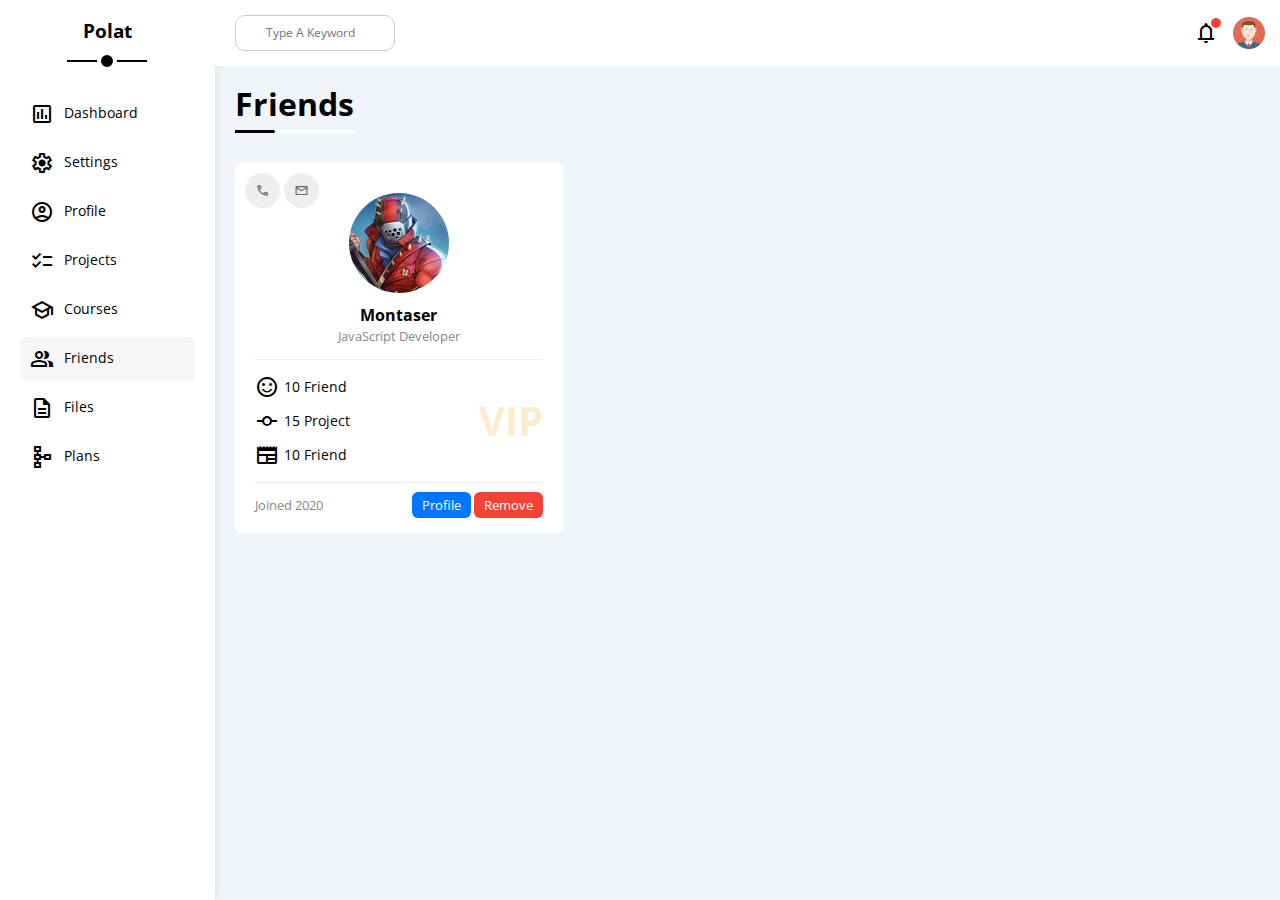
==== commit 6457d4e4: "Add Friends Page And End" ====
--- a/friends.html
+++ b/friends.html
@@ -108,8 +108,50 @@
       </div>
       <!-- End Head -->
       <h1 class="p-relative">Friends</h1>
-      <div class="projects-page d-grid m-20 gap-20">
-
+      <div class="friends-page d-grid m-20 gap-20">
+        <div class="friend bg-white p-20 rad-6 p-relative">
+          <div class="contact">
+            <span class="material-symbols-outlined">
+              call
+            </span>
+            <span class="material-symbols-outlined">
+              mail
+            </span>
+          </div>
+          <div class="txt-c">
+            <img class="rad-half w-100 mt-10 mb-10 h-100" src="images/friend-01.jpg" alt="">
+            <h4 class="m-0">Montaser</h4>
+            <p class="c-grey fs-13 mt-5 mb-0">JavaScript Developer</p>
+          </div>
+          <div class="icons fs-14 p-relative">
+            <div class="mb-10">
+              <span class="material-symbols-outlined">
+                sentiment_satisfied
+              </span>
+              <span>10 Friend</span>
+            </div>
+            <div class="mb-10">
+              <span class="material-symbols-outlined">
+                commit
+              </span>
+              <span>15 Project</span>
+            </div>
+            <div>
+              <span class="material-symbols-outlined">
+                newspaper
+              </span>
+              <span>10 Friend</span>
+            </div>
+            <span class="vip fw-bold c-orange">VIP</span>
+          </div>
+          <div class="info between-flex fs-13">
+            <span class="c-grey">Joined 2020</span>
+            <div>
+              <a class="btn-shape bg-blue c-white" href="profile.html">Profile</a>
+              <a class="btn-shape bg-red c-white" href="#">Remove</a>
+            </div>
+          </div>
+        </div>
       </div>
     </div>
   </div>
--- a/css/master.css
+++ b/css/master.css
@@ -1019,6 +1019,60 @@
   font-size: 13px;
 }
 /* End Courses Page */
+/* Start Friends Page */
+.friends-page {
+  grid-template-columns: repeat(auto-fill, minmax(300px, 1fr));
+}
+@media (max-width: 767px) {
+  .friends-page {
+    grid-template-columns: minmax(200px, 1fr);
+    margin-left: 10px;
+    margin-right: 10px;
+    gap: 10px;
+  }
+}
+.friends-page .contact {
+  position: absolute;
+  left: 10px;
+  top: 10px;
+}
+.friends-page .contact span {
+  background-color: #eee;
+  padding: 10px;
+  border-radius: 50%;
+  color: #666;
+  font-size: 15px;
+  cursor: pointer;
+  transition: 0.3s;
+}
+.friends-page .contact span:hover {
+  background-color: var(--blue-color);
+  color: white;
+}
+.friends-page .friend .icons {
+  border-top: 1px solid #eee;
+  border-bottom: 1px solid #eee;
+  margin-top: 15px;
+  margin-bottom: 15px;
+  padding-top: 15px;
+  padding-bottom: 15px;
+}
+.friends-page .friend .icons div {
+  display: flex;
+  align-items: center;
+}
+.friends-page .friend .icons div span:first-child {
+  margin-right: 5px;
+}
+.friends-page .friend .icons .vip {
+  position: absolute;
+  right: 0;
+  top: 50%;
+  transform: translateY(-50%);
+  font-size: 40px;
+  opacity: 0.2;
+}
+/* End Friends Page */
 @keyframes change-color {
   from {
     background-color: var(--blue-alt-color);
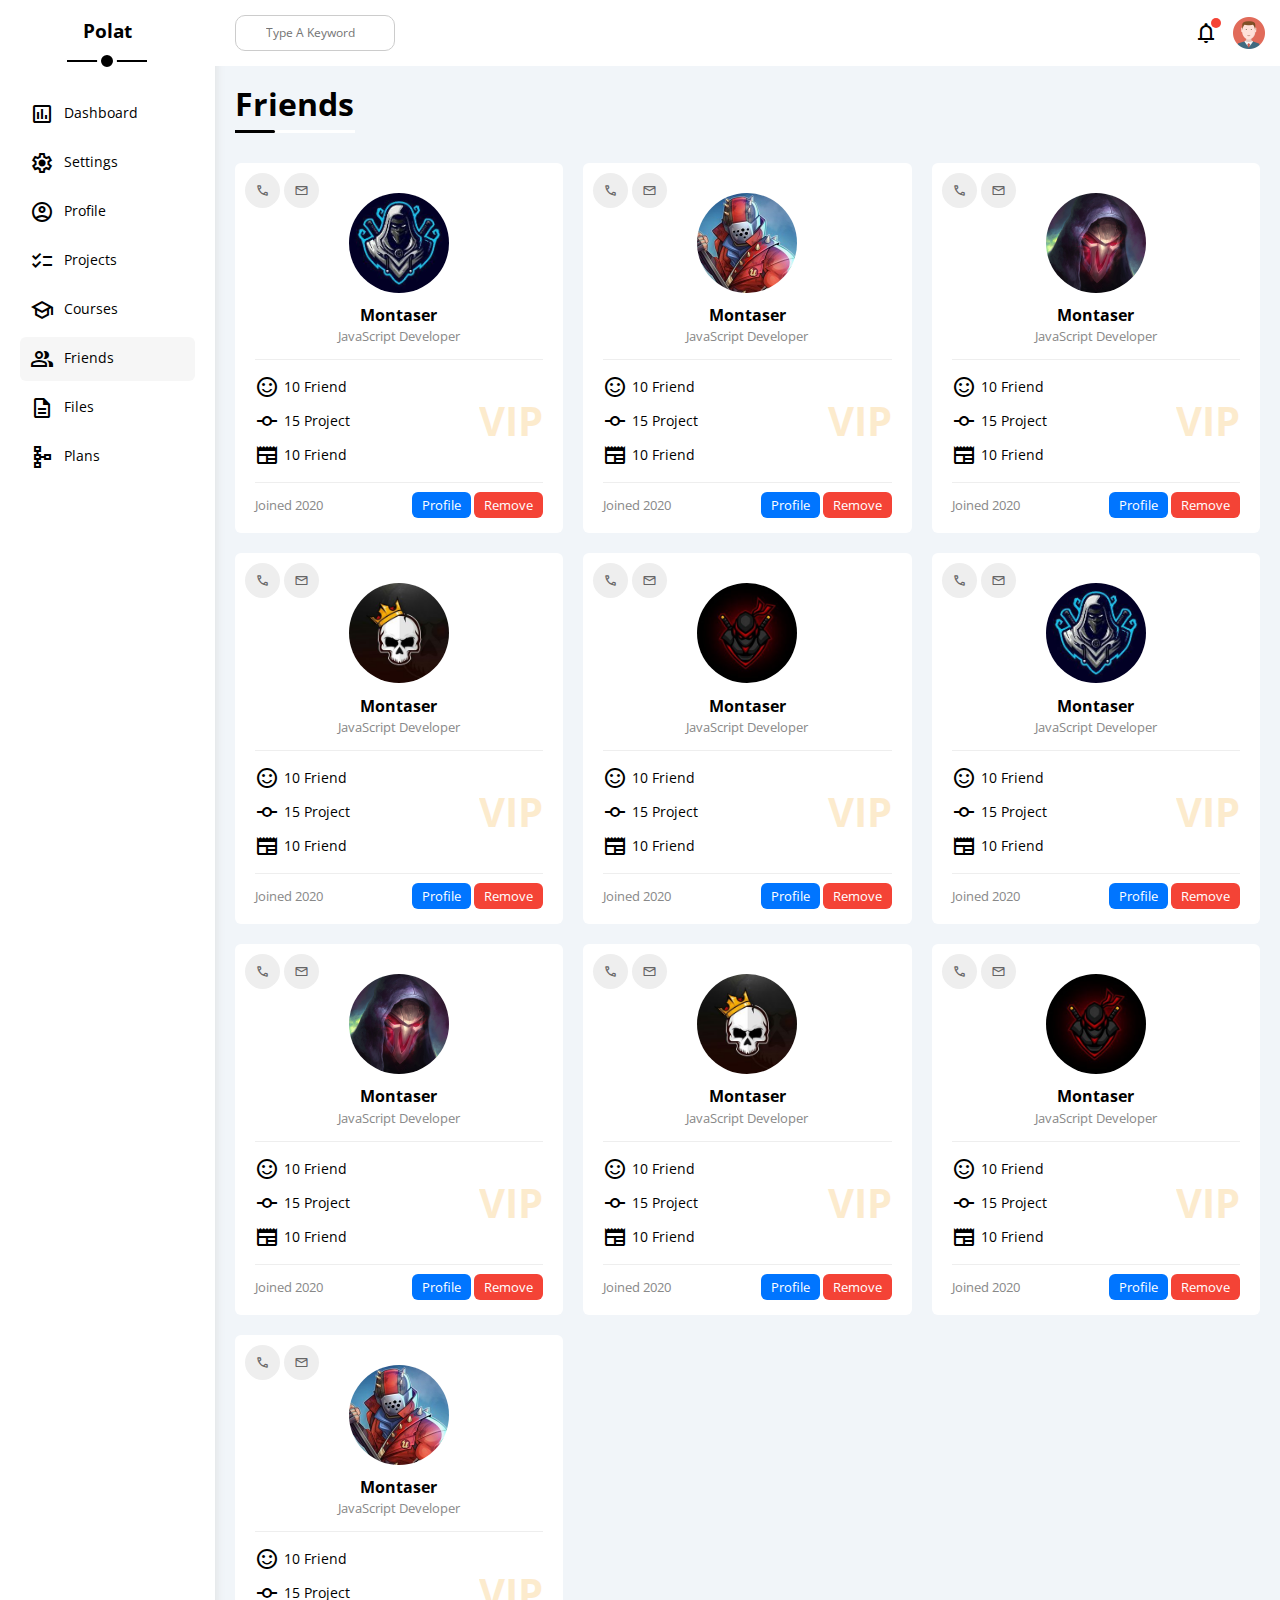
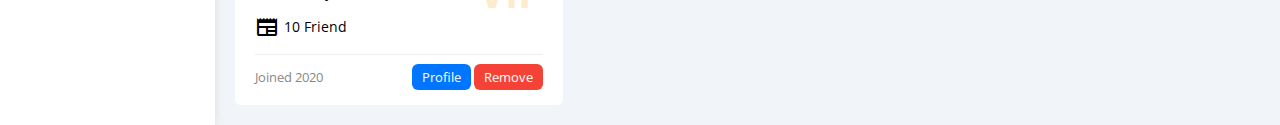
==== commit 9eab6b17: "Add Cards To Page." ====
--- a/friends.html
+++ b/friends.html
@@ -119,6 +119,393 @@
             </span>
           </div>
           <div class="txt-c">
+            <img class="rad-half w-100 mt-10 mb-10 h-100" src="images/friend-02.jpg" alt="">
+            <h4 class="m-0">Montaser</h4>
+            <p class="c-grey fs-13 mt-5 mb-0">JavaScript Developer</p>
+          </div>
+          <div class="icons fs-14 p-relative">
+            <div class="mb-10">
+              <span class="material-symbols-outlined">
+                sentiment_satisfied
+              </span>
+              <span>10 Friend</span>
+            </div>
+            <div class="mb-10">
+              <span class="material-symbols-outlined">
+                commit
+              </span>
+              <span>15 Project</span>
+            </div>
+            <div>
+              <span class="material-symbols-outlined">
+                newspaper
+              </span>
+              <span>10 Friend</span>
+            </div>
+            <span class="vip fw-bold c-orange">VIP</span>
+          </div>
+          <div class="info between-flex fs-13">
+            <span class="c-grey">Joined 2020</span>
+            <div>
+              <a class="btn-shape bg-blue c-white" href="profile.html">Profile</a>
+              <a class="btn-shape bg-red c-white" href="#">Remove</a>
+            </div>
+          </div>
+        </div>
+        <div class="friend bg-white p-20 rad-6 p-relative">
+          <div class="contact">
+            <span class="material-symbols-outlined">
+              call
+            </span>
+            <span class="material-symbols-outlined">
+              mail
+            </span>
+          </div>
+          <div class="txt-c">
+            <img class="rad-half w-100 mt-10 mb-10 h-100" src="images/friend-01.jpg" alt="">
+            <h4 class="m-0">Montaser</h4>
+            <p class="c-grey fs-13 mt-5 mb-0">JavaScript Developer</p>
+          </div>
+          <div class="icons fs-14 p-relative">
+            <div class="mb-10">
+              <span class="material-symbols-outlined">
+                sentiment_satisfied
+              </span>
+              <span>10 Friend</span>
+            </div>
+            <div class="mb-10">
+              <span class="material-symbols-outlined">
+                commit
+              </span>
+              <span>15 Project</span>
+            </div>
+            <div>
+              <span class="material-symbols-outlined">
+                newspaper
+              </span>
+              <span>10 Friend</span>
+            </div>
+            <span class="vip fw-bold c-orange">VIP</span>
+          </div>
+          <div class="info between-flex fs-13">
+            <span class="c-grey">Joined 2020</span>
+            <div>
+              <a class="btn-shape bg-blue c-white" href="profile.html">Profile</a>
+              <a class="btn-shape bg-red c-white" href="#">Remove</a>
+            </div>
+          </div>
+        </div>
+        <div class="friend bg-white p-20 rad-6 p-relative">
+          <div class="contact">
+            <span class="material-symbols-outlined">
+              call
+            </span>
+            <span class="material-symbols-outlined">
+              mail
+            </span>
+          </div>
+          <div class="txt-c">
+            <img class="rad-half w-100 mt-10 mb-10 h-100" src="images/friend-03.jpg" alt="">
+            <h4 class="m-0">Montaser</h4>
+            <p class="c-grey fs-13 mt-5 mb-0">JavaScript Developer</p>
+          </div>
+          <div class="icons fs-14 p-relative">
+            <div class="mb-10">
+              <span class="material-symbols-outlined">
+                sentiment_satisfied
+              </span>
+              <span>10 Friend</span>
+            </div>
+            <div class="mb-10">
+              <span class="material-symbols-outlined">
+                commit
+              </span>
+              <span>15 Project</span>
+            </div>
+            <div>
+              <span class="material-symbols-outlined">
+                newspaper
+              </span>
+              <span>10 Friend</span>
+            </div>
+            <span class="vip fw-bold c-orange">VIP</span>
+          </div>
+          <div class="info between-flex fs-13">
+            <span class="c-grey">Joined 2020</span>
+            <div>
+              <a class="btn-shape bg-blue c-white" href="profile.html">Profile</a>
+              <a class="btn-shape bg-red c-white" href="#">Remove</a>
+            </div>
+          </div>
+        </div>
+        <div class="friend bg-white p-20 rad-6 p-relative">
+          <div class="contact">
+            <span class="material-symbols-outlined">
+              call
+            </span>
+            <span class="material-symbols-outlined">
+              mail
+            </span>
+          </div>
+          <div class="txt-c">
+            <img class="rad-half w-100 mt-10 mb-10 h-100" src="images/friend-05.jpg" alt="">
+            <h4 class="m-0">Montaser</h4>
+            <p class="c-grey fs-13 mt-5 mb-0">JavaScript Developer</p>
+          </div>
+          <div class="icons fs-14 p-relative">
+            <div class="mb-10">
+              <span class="material-symbols-outlined">
+                sentiment_satisfied
+              </span>
+              <span>10 Friend</span>
+            </div>
+            <div class="mb-10">
+              <span class="material-symbols-outlined">
+                commit
+              </span>
+              <span>15 Project</span>
+            </div>
+            <div>
+              <span class="material-symbols-outlined">
+                newspaper
+              </span>
+              <span>10 Friend</span>
+            </div>
+            <span class="vip fw-bold c-orange">VIP</span>
+          </div>
+          <div class="info between-flex fs-13">
+            <span class="c-grey">Joined 2020</span>
+            <div>
+              <a class="btn-shape bg-blue c-white" href="profile.html">Profile</a>
+              <a class="btn-shape bg-red c-white" href="#">Remove</a>
+            </div>
+          </div>
+        </div>
+        <div class="friend bg-white p-20 rad-6 p-relative">
+          <div class="contact">
+            <span class="material-symbols-outlined">
+              call
+            </span>
+            <span class="material-symbols-outlined">
+              mail
+            </span>
+          </div>
+          <div class="txt-c">
+            <img class="rad-half w-100 mt-10 mb-10 h-100" src="images/friend-04.jpg" alt="">
+            <h4 class="m-0">Montaser</h4>
+            <p class="c-grey fs-13 mt-5 mb-0">JavaScript Developer</p>
+          </div>
+          <div class="icons fs-14 p-relative">
+            <div class="mb-10">
+              <span class="material-symbols-outlined">
+                sentiment_satisfied
+              </span>
+              <span>10 Friend</span>
+            </div>
+            <div class="mb-10">
+              <span class="material-symbols-outlined">
+                commit
+              </span>
+              <span>15 Project</span>
+            </div>
+            <div>
+              <span class="material-symbols-outlined">
+                newspaper
+              </span>
+              <span>10 Friend</span>
+            </div>
+            <span class="vip fw-bold c-orange">VIP</span>
+          </div>
+          <div class="info between-flex fs-13">
+            <span class="c-grey">Joined 2020</span>
+            <div>
+              <a class="btn-shape bg-blue c-white" href="profile.html">Profile</a>
+              <a class="btn-shape bg-red c-white" href="#">Remove</a>
+            </div>
+          </div>
+        </div>
+        <div class="friend bg-white p-20 rad-6 p-relative">
+          <div class="contact">
+            <span class="material-symbols-outlined">
+              call
+            </span>
+            <span class="material-symbols-outlined">
+              mail
+            </span>
+          </div>
+          <div class="txt-c">
+            <img class="rad-half w-100 mt-10 mb-10 h-100" src="images/friend-02.jpg" alt="">
+            <h4 class="m-0">Montaser</h4>
+            <p class="c-grey fs-13 mt-5 mb-0">JavaScript Developer</p>
+          </div>
+          <div class="icons fs-14 p-relative">
+            <div class="mb-10">
+              <span class="material-symbols-outlined">
+                sentiment_satisfied
+              </span>
+              <span>10 Friend</span>
+            </div>
+            <div class="mb-10">
+              <span class="material-symbols-outlined">
+                commit
+              </span>
+              <span>15 Project</span>
+            </div>
+            <div>
+              <span class="material-symbols-outlined">
+                newspaper
+              </span>
+              <span>10 Friend</span>
+            </div>
+            <span class="vip fw-bold c-orange">VIP</span>
+          </div>
+          <div class="info between-flex fs-13">
+            <span class="c-grey">Joined 2020</span>
+            <div>
+              <a class="btn-shape bg-blue c-white" href="profile.html">Profile</a>
+              <a class="btn-shape bg-red c-white" href="#">Remove</a>
+            </div>
+          </div>
+        </div>
+        <div class="friend bg-white p-20 rad-6 p-relative">
+          <div class="contact">
+            <span class="material-symbols-outlined">
+              call
+            </span>
+            <span class="material-symbols-outlined">
+              mail
+            </span>
+          </div>
+          <div class="txt-c">
+            <img class="rad-half w-100 mt-10 mb-10 h-100" src="images/friend-03.jpg" alt="">
+            <h4 class="m-0">Montaser</h4>
+            <p class="c-grey fs-13 mt-5 mb-0">JavaScript Developer</p>
+          </div>
+          <div class="icons fs-14 p-relative">
+            <div class="mb-10">
+              <span class="material-symbols-outlined">
+                sentiment_satisfied
+              </span>
+              <span>10 Friend</span>
+            </div>
+            <div class="mb-10">
+              <span class="material-symbols-outlined">
+                commit
+              </span>
+              <span>15 Project</span>
+            </div>
+            <div>
+              <span class="material-symbols-outlined">
+                newspaper
+              </span>
+              <span>10 Friend</span>
+            </div>
+            <span class="vip fw-bold c-orange">VIP</span>
+          </div>
+          <div class="info between-flex fs-13">
+            <span class="c-grey">Joined 2020</span>
+            <div>
+              <a class="btn-shape bg-blue c-white" href="profile.html">Profile</a>
+              <a class="btn-shape bg-red c-white" href="#">Remove</a>
+            </div>
+          </div>
+        </div>
+        <div class="friend bg-white p-20 rad-6 p-relative">
+          <div class="contact">
+            <span class="material-symbols-outlined">
+              call
+            </span>
+            <span class="material-symbols-outlined">
+              mail
+            </span>
+          </div>
+          <div class="txt-c">
+            <img class="rad-half w-100 mt-10 mb-10 h-100" src="images/friend-05.jpg" alt="">
+            <h4 class="m-0">Montaser</h4>
+            <p class="c-grey fs-13 mt-5 mb-0">JavaScript Developer</p>
+          </div>
+          <div class="icons fs-14 p-relative">
+            <div class="mb-10">
+              <span class="material-symbols-outlined">
+                sentiment_satisfied
+              </span>
+              <span>10 Friend</span>
+            </div>
+            <div class="mb-10">
+              <span class="material-symbols-outlined">
+                commit
+              </span>
+              <span>15 Project</span>
+            </div>
+            <div>
+              <span class="material-symbols-outlined">
+                newspaper
+              </span>
+              <span>10 Friend</span>
+            </div>
+            <span class="vip fw-bold c-orange">VIP</span>
+          </div>
+          <div class="info between-flex fs-13">
+            <span class="c-grey">Joined 2020</span>
+            <div>
+              <a class="btn-shape bg-blue c-white" href="profile.html">Profile</a>
+              <a class="btn-shape bg-red c-white" href="#">Remove</a>
+            </div>
+          </div>
+        </div>
+        <div class="friend bg-white p-20 rad-6 p-relative">
+          <div class="contact">
+            <span class="material-symbols-outlined">
+              call
+            </span>
+            <span class="material-symbols-outlined">
+              mail
+            </span>
+          </div>
+          <div class="txt-c">
+            <img class="rad-half w-100 mt-10 mb-10 h-100" src="images/friend-04.jpg" alt="">
+            <h4 class="m-0">Montaser</h4>
+            <p class="c-grey fs-13 mt-5 mb-0">JavaScript Developer</p>
+          </div>
+          <div class="icons fs-14 p-relative">
+            <div class="mb-10">
+              <span class="material-symbols-outlined">
+                sentiment_satisfied
+              </span>
+              <span>10 Friend</span>
+            </div>
+            <div class="mb-10">
+              <span class="material-symbols-outlined">
+                commit
+              </span>
+              <span>15 Project</span>
+            </div>
+            <div>
+              <span class="material-symbols-outlined">
+                newspaper
+              </span>
+              <span>10 Friend</span>
+            </div>
+            <span class="vip fw-bold c-orange">VIP</span>
+          </div>
+          <div class="info between-flex fs-13">
+            <span class="c-grey">Joined 2020</span>
+            <div>
+              <a class="btn-shape bg-blue c-white" href="profile.html">Profile</a>
+              <a class="btn-shape bg-red c-white" href="#">Remove</a>
+            </div>
+          </div>
+        </div>
+        <div class="friend bg-white p-20 rad-6 p-relative">
+          <div class="contact">
+            <span class="material-symbols-outlined">
+              call
+            </span>
+            <span class="material-symbols-outlined">
+              mail
+            </span>
+          </div>
+          <div class="txt-c">
             <img class="rad-half w-100 mt-10 mb-10 h-100" src="images/friend-01.jpg" alt="">
             <h4 class="m-0">Montaser</h4>
             <p class="c-grey fs-13 mt-5 mb-0">JavaScript Developer</p>
